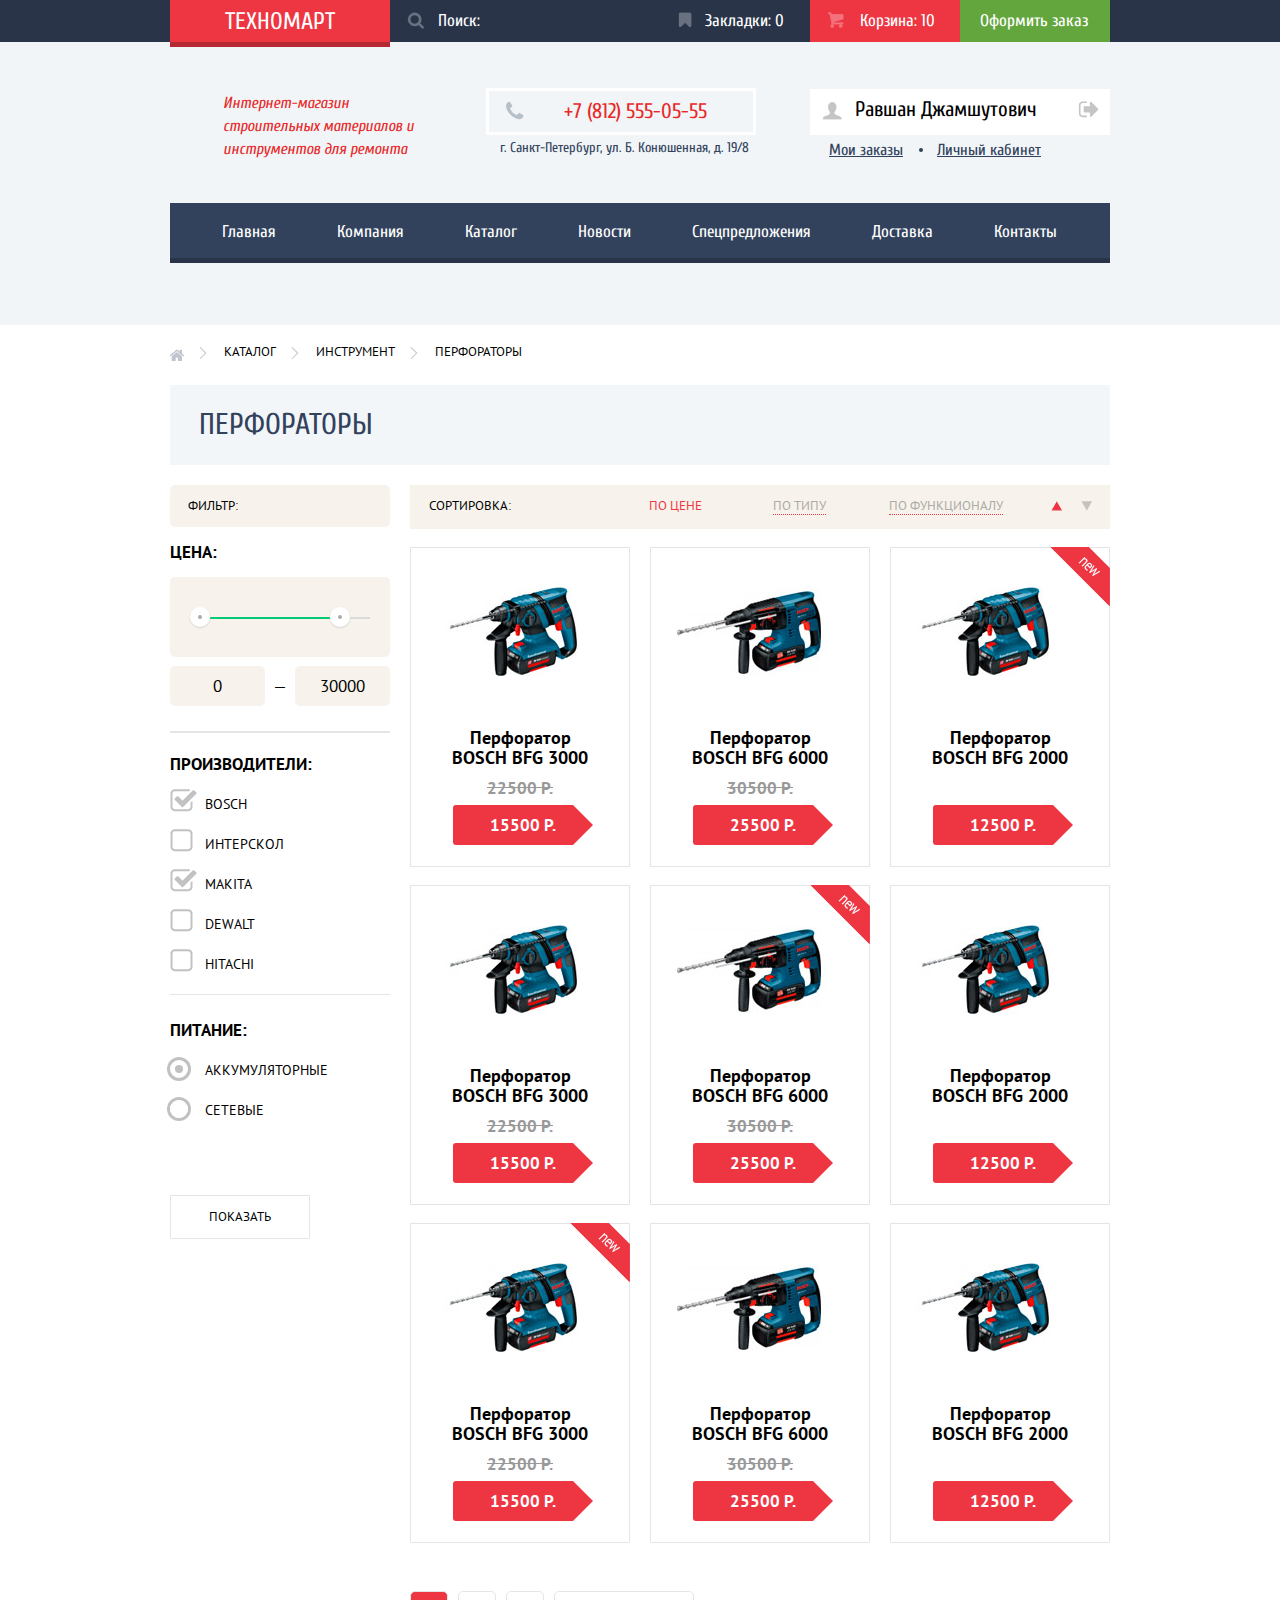
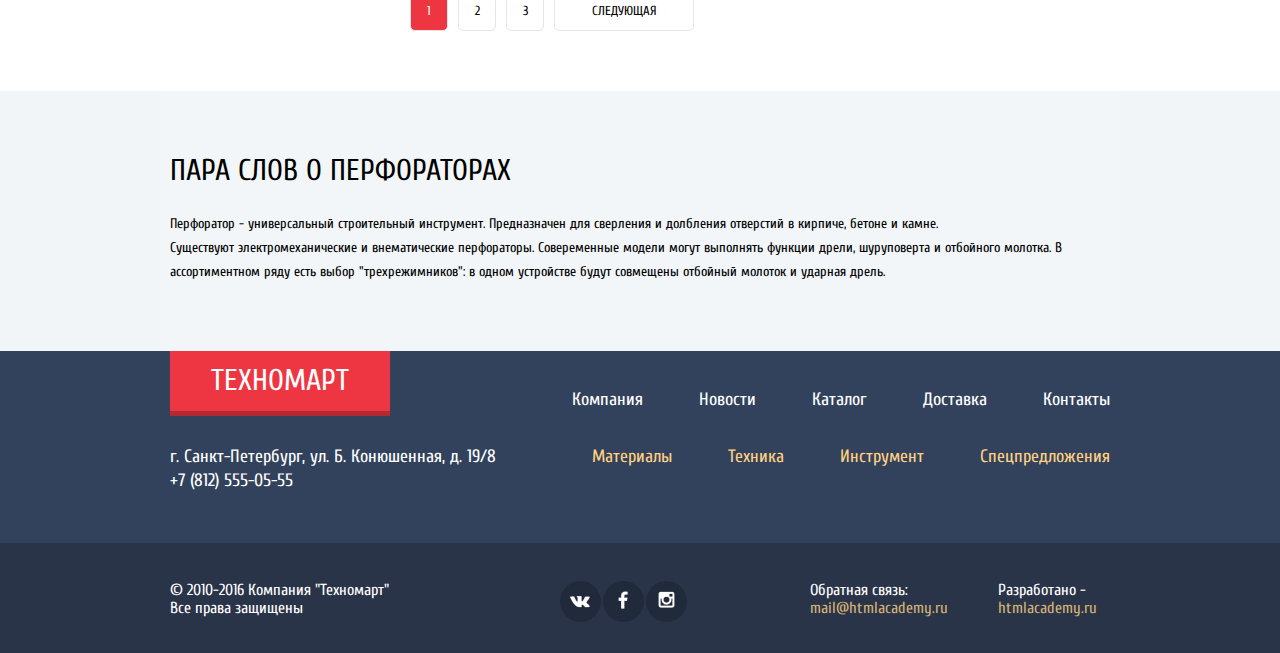
==== catalog.html @ a944c432 "Исправлен пагинатор" ====
<!DOCTYPE html>
<html lang="ru">

  <head>
    <meta charset="utf-8">
    <title>Компания "Техномарт"</title>
    <link href="https://fonts.googleapis.com/css?family=Cuprum:400,400i,700,700i&amp;subset=cyrillic" rel="stylesheet">
    <link href="https://fonts.googleapis.com/css?family=PT+Sans:400,400i,700,700i&amp;subset=cyrillic" rel="stylesheet">
    <link rel="stylesheet" href="css/normalize.css">
    <link href="css/style.css" rel="stylesheet">
  </head>

  <body>
    <header class="main-header">
      <div class="header-background-top">
        <div class="container">
          <div class="header-top">
            <div class="logo">
              <a href="index.html" class="logo-top">Техномарт</a>
            </div>
            <form class="search" action="#" method="get">
              <input type="search" name="search" id="search" placeholder="Поиск:">
              <label for="search" class="search-label"></label>
              <input type="submit">
            </form>
            <a href="#" class="bookmarks">Закладки: 0</a>
            <a href="#" class="cart full-cart">Корзина: 10</a>
            <a href="#" class="order">Оформить заказ</a>
          </div>
        </div>
      </div>
      <div class="header-background-bottom">
        <div class="container">
          <div class="header-middle clearfix">
            <div class="promo">
              <p>Интернет-магазин строительных материалов и инструментов для ремонта</p>
            </div>
            <div class="contacts">
              <div class="phone">+7 (812) 555-05-55</div>
              <div class="adress">г. Санкт-Петербург, ул. Б. Конюшенная, д. 19/8</div>
            </div>
            <div class="user-block user-block-personal">
              <div class="user-field">
                <a href="#" class="user-icon">Фото пользователя</a>
                <a href="#" class="user-name">Равшан Джамшутович</a>
                <a href="#" class="user-log-out">Выход</a>
              </div>
              <a href="#" class="user-block-services">Мои заказы</a>
              <a href="#" class="user-block-services">Личный кабинет</a>
            </div>
          </div>
          <nav class="main-navigation">
            <ul>
              <li>
                <a href="index.html">Главная</a>
              </li>
              <li>
                <a href="#">Компания</a>
              </li>
              <li>
                <a class="page-active">Каталог</a>
              </li>
              <li>
                <a href="#">Новости</a>
              </li>
              <li>
                <a href="#">Спецпредложения</a>
              </li>
              <li>
                <a href="#">Доставка</a>
              </li>
              <li>
                <a href="#">Контакты</a>
              </li>
            </ul>
          </nav>
        </div>
      </div>
    </header>
    <main class="catalog-content">
      <div class="container clearfix">
      <div class="breadcrumbs">
        <a href="index.html" class="index">Главная страница</a>
        <a href="#" class="breadcrumbs-page">Каталог</a>
        <a href="#" class="breadcrumbs-page">Инструмент</a>
        <a class="breadcrumbs-page">Перфораторы</a>
      </div>
      <h1 class="inner-title"> Перфораторы</h1>
      <div class="left-column filter-product ">
        <form action="#" method="get" class="filter">
          <span class="filter-title">Фильтр:</span>
          <div class="filter-price">
            <label for="price" class="price">Цена:</label>
            <div class="range-filter">
              <div class="range-controls">
                <div class="scale"><div class="scale-bar"></div></div>
                <div class="toggle min-toggle"></div>
                <div class="toggle max-toggle"></div>
              </div>
              <div class="price-controls">
                <input class="min-price" type="text" value="0">
                <span class="dash-sign">—</span>
                <input class="max-price" type="text" value="30000">
              </div>
            </div>
          </div>
          <div class="filter-block checkbox">
            <h2>Производители:</h2>

            <input type="checkbox" name="bosch" id="bosch" checked>
            <label for="bosch">Bosch</label>

            <input type="checkbox" name="interskol" id="interskol">
            <label for="interskol">Интерскол</label>

            <input type="checkbox" name="makita" id="makita" checked>
            <label for="makita">Makita</label>

            <input type="checkbox" name="dewalt" id="dewalt">
            <label for="dewalt"> Dewalt</label>

            <input type="checkbox" name="hitachi" id="hitachi">
            <label for="hitachi">Hitachi</label>
          </div>
          <div class="filter-block radio">
            <h2>Питание:</h2>
            <input type="radio" name="supply" value="Аккумуляторные" id="type-one" checked>
            <label for="type-one">Аккумуляторные</label>
            <input type="radio" name="supply" value="Сетевые" id="type-two">
            <label for="type-two">Сетевые</label>
          </div>
          <input type="submit" value="Показать" class="filter-btn">
        </form>
      </div>
      <div class="right-column catalog-perforators">
        <div class="sort">
          <span class="sort-title">Сортировка:</span>
          <a href="#" class="sort-item sort-item-checked">По цене</a>
          <a href="#" class="sort-item">По типу</a>
          <a href="#" class="sort-item">По функционалу</a>
          <a href="#" class="min">По возрастанию</a>
          <a href="#" class="max">По убыванию</a>
        </div>
        <div class="product-and-makers">
          <div class="product-and-makers-item">
            <img src="img/bosch3000.jpg" width="218" height="160" alt="Перфоратор BOSCH BFG 3000">
            <div class="product-and-makers-btn">
              <a href="#" class="buy">Купить</a>
              <a href="#" class="in-bookmarks">В закладки</a>
            </div>
            <h3>Перфоратор BOSCH BFG 3000</h3>
            <span class="last-price">22500 р.</span>
            <span class="new-price">15500 р.</span>
          </div>
          <div class="product-and-makers-item">
            <img src="img/bosch6000.jpg" width="218" height="160" alt="Перфоратор BOSCH BFG 6000">
            <div class="product-and-makers-btn">
              <a href="#" class="buy">Купить</a>
              <a href="#" class="in-bookmarks">В закладки</a>
            </div>
            <h3>Перфоратор BOSCH BFG 6000</h3>
            <span class="last-price">30500 р.</span>
            <span class="new-price">25500 р.</span>
          </div>
          <div class="product-and-makers-item new-product">
            <img src="img/bosch2000.jpg" width="218" height="160" alt="Перфоратор BOSCH BFG 2000">
            <div class="product-and-makers-btn">
              <a href="#" class="buy">Купить</a>
              <a href="#" class="in-bookmarks">В закладки</a>
            </div>
            <h3>Перфоратор BOSCH BFG 2000</h3>
            <span class="new-price">12500 р.</span>

          </div>
          <div class="product-and-makers-item">
            <img src="img/bosch3000.jpg" width="218" height="160" alt="Перфоратор BOSCH BFG 3000">
            <div class="product-and-makers-btn">
              <a href="#" class="buy">Купить</a>
              <a href="#" class="in-bookmarks">В закладки</a>
            </div>
            <h3>Перфоратор BOSCH BFG 3000</h3>
            <span class="last-price">22500 р.</span>
            <span class="new-price">15500 р.</span>

          </div>
          <div class="product-and-makers-item new-product">
            <img src="img/bosch6000.jpg" width="218" height="160" alt="Перфоратор BOSCH BFG 6000">
            <div class="product-and-makers-btn">
              <a href="#" class="buy">Купить</a>
              <a href="#" class="in-bookmarks">В закладки</a>
            </div>
            <h3>Перфоратор BOSCH BFG 6000</h3>
            <span class="last-price">30500 р.</span>
            <span class="new-price">25500 р.</span>

          </div>
          <div class="product-and-makers-item">
            <img src="img/bosch2000.jpg" width="218" height="160" alt="Перфоратор BOSCH BFG 2000">
            <div class="product-and-makers-btn">
              <a href="#" class="buy">Купить</a>
              <a href="#" class="in-bookmarks">В закладки</a>
            </div>
            <h3>Перфоратор BOSCH BFG 2000</h3>
            <span class="new-price">12500 р.</span>
          </div>
          <div class="product-and-makers-item new-product">
            <img src="img/bosch3000.jpg" width="218" height="160" alt="Перфоратор BOSCH BFG 3000">
            <div class="product-and-makers-btn">
              <a href="#" class="buy">Купить</a>
              <a href="#" class="in-bookmarks">В закладки</a>
            </div>
            <h3>Перфоратор BOSCH BFG 3000</h3>
            <span class="last-price">22500 р.</span>
            <span class="new-price">15500 р.</span>
          </div>
          <div class="product-and-makers-item">
            <img src="img/bosch6000.jpg" width="218" height="160" alt="Перфоратор BOSCH BFG 6000">
            <div class="product-and-makers-btn">
              <a href="#" class="buy">Купить</a>
              <a href="#" class="in-bookmarks">В закладки</a>
            </div>
            <h3>Перфоратор BOSCH BFG 6000</h3>
            <span class="last-price">30500 р.</span>
            <span class="new-price">25500 р.</span>
          </div>
          <div class="product-and-makers-item">
            <img src="img/bosch2000.jpg" width="218" height="160" alt="Перфоратор BOSCH BFG 2000">
            <div class="product-and-makers-btn">
              <a href="#" class="buy">Купить</a>
              <a href="#" class="in-bookmarks">В закладки</a>
            </div>
            <h3>Перфоратор BOSCH BFG 2000</h3>
            <span class="new-price">12500 р.</span>
          </div>
        </div>

      <div class="paginator">
        <a class="paginator-page-active">1</a>
        <a href="#" class="paginator-page">2</a>
        <a href="#" class="paginator-page">3</a>
        <a href="#" class="paginator-page next">Следующая</a>
      </div>
      </div>
    </div>
    <div class="about-product-background">
      <section class="about-product container">
        <h2>Пара слов о перфораторах</h2>
        <p>Перфоратор - универсальный строительный инструмент. Предназначен для сверления
        и долбления отверстий в кирпиче, бетоне и камне. <br>
        Существуют электромеханические и внематические перфораторы. Совеременные модели
        могут выполнять функции дрели, шуруповерта и отбойного молотка. В ассортиментном
        ряду есть выбор "трехрежимников": в одном устройстве будут совмещены отбойный молоток
        и ударная дрель.</p>
      </section>
    </div>
    </main>
    <footer class="main-footer">
      <div class="footer-background-top">
        <div class="container">
         <div class="footer-top clearfix">
           <div class="logo">
             <a href="index.html" class="logo-bottom">Техномарт</a>
           </div>
           <nav>
             <ul class="footer-top-menu">
               <li>
                 <a href="#">Компания</a>
               </li>
               <li>
                 <a href="#">Новости</a>
               </li>
               <li>
                 <a class="page-active">Каталог</a>
               </li>
               <li>
                 <a href="#">Доставка</a>
               </li>
               <li>
                 <a href="#">Контакты</a>
               </li>
             </ul>
           </nav>
         </div>
         <div class="footer-middle clearfix">
           <p>г. Санкт-Петербург, ул. Б. Конюшенная, д. 19/8 <br>
          +7 (812) 555-05-55</p>
           <nav>
             <ul class="footer-middle-menu">
               <li>
                 <a href="#">Материалы</a>
               </li>
               <li>
                 <a href="#">Техника</a>
               </li>
               <li>
                 <a href="#">Инструмент</a>
               </li>
               <li>
                 <a href="#">Спецпредложения</a>
               </li>
             </ul>
           </nav>
         </div>
       </div>
     </div>
     <div class="footer-background-bottom">
       <div class="container">
         <div class="footer-bottom clearfix">
           <div class="footer-copyright">
            &#169; 2010-2016 Компания "Техномарт"<br>
            Все права защищены
           </div>
           <div class="footer-social">
             <a href="#" class="btn-social social-vk">Вконтакте</a>
             <a href="#" class="btn-social social-fb">Фейсбук</a>
             <a href="#" class="btn-social social-inst">Инстаграм</a>
           </div>
           <div class="footer-feedback">
             Обратная связь:<br>
             <a href="#" class="email">mail@htmlacademy.ru</a>
           </div>
           <div class="footer-develop">
             Разработано - <br>
             <a href="htpps://htmlacademy.ru">htmlacademy.ru</a>
           </div>
         </div>
       </div>
     </div>
   </footer>

   <div class="popup-cart">
     <button class="popup-close" type="button" title="Закрыть">Закрыть</button>
     <h2> Товар добавлен в корзину!</h2>
     <div class="popup-background">
       <a href="#" class="btn"> Оформить заказ </a>
       <a href="#" class="continue btn">Продолжить покупки</a>
    </div>
   </div>
   <script src="js/script.js"></script>
  </body>
</html>
---- css/style.css ----
body {
  min-width: 960px;
  margin: 0;
  padding: 0;
  font-size: 14px;
  line-height: 18px;
  color: #ffffff;
  font-weight: normal;
  font-family: "Cuprum", "Arial", sans-serif;
}

h1 {
  font-size: 30px;
  line-height: 30px;
  color: #32425c;
}

.filter-block h2 {
  font-size: 17px;
  line-height: 30px;
  font-family: "PTSans", "Arial", sans-serif;
  font-weight: bold;
}

.clearfix {
  content:"";
  display: table;
  clear: both;
}

.content {
  margin-top: 57px;

}

.container {
  width: 940px;
  padding: 0 10px;
  margin: 0 auto;
}

.main-header .header-background-top {
  background-color: #293449;
}

.header-top {
  min-height: 42px;
}

.header-top div, .header-top form {
  float: left;
}

.header-top .logo-top{
  display: block;
  font-size: 24px;;
  line-height: 24px;
  width: 220px;
  text-transform: uppercase;
  background-color: #ee3643;
  border-bottom: 5px solid  #b52933;
  padding-top: 10px;
  padding-bottom: 8px;
  cursor: pointer;
  text-align: center;
}

.header-top .logo-top:hover {
  background: #ca2c37;
  border-bottom: 5px solid #9a212a;
}

.header-top .logo-top:active {
  background: #ba2732;
  border-color: #8e1e26;
}

.header-top input {
  background: #293449;
  font-size: 17px;
  line-height: 18px;
  padding-top: 12px;
  padding-bottom: 12px;
  padding-left: 48px;
  width: 270px;
  position: relative;
  border: none;
}

.search {
  position: relative;
}

.header-top .search-label {
  background: url("../img/icon-search.png") no-repeat;
  opacity: 0.3;
  position: absolute;
  width: 20px;
  height: 20px;
  z-index: 1;
  left: 17px;
  top: 12px;
}

.header-top input:hover {
  background: #212a3a;
  opacity: 1;
}

.header-top .search-label:hover {
  background: #212a3a url("../img/icon-search.png") no-repeat;
  opacity: 1;
  position: absolute;
  width: 20px;
  height: 20px;
  z-index: 1;
  left: 15px;
  top: 12px;
}

.header-top input:focus {
  background: #ffffff;
  color: #000000;
}

.header-top input:focus {
  color: #000000;
  border: none;
  outline: none;
  background: #ffffff;
}

input:focus+.search-label {
  background: url("../img/icon-search-red.png") no-repeat;
  position: absolute;
  width: 20px;
  height: 20px;
  z-index: 1;
  left: 15px;
  top: 12px;
  opacity: 1;
}

.header-top input::-webkit-input-placeholder   {
  font-size: 17px;
  line-height: 17px;
  font-family: "Cuprum", "Arial", sans-serif;
  color: rgba(255, 255, 255, 1);
}

.search input[type="submit"] {
  display: none;
}

.header-top a {
  float: left;
  color: #ffffff;
  padding-top: 12px;
  padding-bottom: 12px;
  font-size: 17px;
  line-height: 18px;
  text-decoration: none;
  position: relative;
}

.header-top a:not(:last-child)::before {
  position: absolute;
  content: "";
  width: 17px;
  height: 16px;
  background: url("../img/spritesheet.png") no-repeat;
  top: 12px;
  left: 18px;
  opacity: 0.3;
}

.header-top a.bookmarks::before {
  background-position: -15px -61px;
}

.header-top a.bookmarks:hover::before {
  opacity: 1;
}

.header-top a.bookmarks:active {
  opacity: 0.3;
  background: #161d29;
}

.header-top a.cart::before {
  background-position: -15px -15px;
  left: 17px;
}

.header-top a.cart:hover::before {
  opacity: 1;
}

.header-top a.cart:active {
  opacity: 0.3;
  background: #161d29;
}

.header-top .full-cart {
  background: #ee3643;
}

.header-top .bookmarks {
  padding-left: 45px;
  width: 150px;
  box-sizing: border-box;
}

.header-top .cart {
  width: 150px;
  box-sizing: border-box;
  padding-left: 50px;
}

.header-top .order {
  float: right;
  background: #63a63e;
  padding-left: 20px;
  width: 130px;
}

.header-top .order:hover {
  background: #5fbb2d;
}

.header-top .order:active {
  background: #518534;
  color: #a4bf94;
}

.main-header .header-background-bottom, .content .services-background, .about-product-background {
  background-color: #f1f5f7;
}

.header-middle {
  font-size: 16px;
  padding-top: 45px;
  padding-bottom: 38px;
}

.header-middle .promo {
  float: left;
  width: 300px;
  margin-right: 20px;
}

.header-middle .contacts {
  float: left;
  width: 270px;
}

.header-middle .user-block {
  float: right;
  width: 274px;
}

.promo p {
  margin: 0;
  font-style: italic;
  font-size: 16px;
  line-height: 23px;
  color: #e9292a;
  width: 200px;
  margin-left: 53px;

}

.contacts .phone {
  font-size: 21px;
  line-height: 21px;
  border: 3px solid #ffffff;
  width: 270px;
  margin: -4px;
  padding: 10px 0;
  padding-left: 75px;
  box-sizing: border-box;
  position: relative;
  color: #e9292a;
}

.contacts .phone::before {
  content:"";
  width: 20px;
  height: 20px;
  position: absolute;
  background: url("../img/spritesheet.png") no-repeat;
  background-position: -15px -606px;
  top: 10px;
  left: 16px;
}

.contacts .adress {
  font-size: 14px;
  line-height: 24px;
  color: #32425c;
  padding-left: 10px;
  margin-top: 5px;
}

.header-middle .user-block {
  font-size: 0;
  margin-left: 76px;
  margin-right: 0;
  vertical-align: top;
  margin-top: -3px;
}

.header-middle .user-block-personal {
  width: 300px;
  margin-left: 50px;
}

.user-btn {
  display: inline-block;
  vertical-align: top;
  background-color: #ffffff;
  margin-right: 0;
  color: #000000;
  font-size: 21px;
  line-height: 21px;
  text-decoration: none;
  padding-top: 9px;
  padding-bottom: 11px;
  font-family: "Cuprum", "Arial", sans-serif;

}

.login {
  position: relative;
  padding-left: 41px;
  padding-right: 24px;
  margin-right: 10px;

}

.login::before {
  content: "";
  width: 20px;
  height: 20px;
  background: url("../img/spritesheet.png") no-repeat;
  position: absolute;
  left: 8px;
  background-position: -15px -557px
}

.login:hover::before {
  background: url("../img/spritesheet.png") no-repeat -15px -198px;
}

.login:hover {
  color: #ee6443;
}

.login:active {
  color: #b2b2b2;
}

.login:active::before {
  background: url("../img/spritesheet.png") no-repeat;
  background-position: -15px -557px
}

.registration {
  padding-left: 25px;
  padding-right: 24px;
  margin-right: 0px;
}

.registration:hover {
  color: #ee6443;
}

.registration:active {
  color: #b2b2b2;
}

.user-field {
  background: #ffffff;
  padding: 10px 0;
  position: relative;
  margin-bottom: 6px;
}

.user-name {
  font-size: 21px;
  line-height: 21px;
  color: #000000;
  text-decoration: none;
  padding-left: 45px;
}
.user-name:active {
  color: rgba(0, 0, 0, 0.3);
}

.user-icon, .user-log-out {
  font-size: 0;
}

.user-icon::before, .user-log-out::after {
  content:"";
  position: absolute;
  width: 21px;
  height: 20px;
  background: url("../img/spritesheet.png") no-repeat;
  top: 12px;
  left: 12px;
  cursor: pointer;
}

.user-icon::before, .user-icon:active::before {
  background-position: -15px -764px;
}

.user-icon:hover::before {
  background-position: -15px -333px;
}

.user-icon:active::before {
  background-position: -15px -764px;
}

.user-log-out::after {
  background: url("../img/log-out.png") no-repeat;
  left: 268px;
}

.user-log-out:hover::after {
  background: url("../img/log-out-hover.png") no-repeat;
}

.user-log-out:active::after {
  background: url("../img/log-out-active.png") no-repeat;
}


.user-block-services {
  font-size: 16px;
  line-height: 18px;
  color: #32425c;
  margin-left: 19px;
  margin-right: 15px;
  position: relative;
  padding-top: 11px;
}

.user-block-services:hover {
  color: #ee434f;
}

.user-block-services:active {
  color: #b7bfc8;
}

.user-block-services:nth-child(2)::after {
  content:"";
  position: absolute;
  width: 4px;
  height: 4px;
  border-radius: 50%;
  background: #32425c;
  top: 18px;
  left: 90px;
}

.main-navigation {
  clear: both;
  padding-top: 1px;
  font-size: 0;
  padding-bottom: 62px;

}

.main-navigation ul {
  font-size: 0;
  margin: 0;
  padding: 0;
  list-style: none;
  background-color: #32425c;
  border-bottom: 5px solid #293449;
}

.main-navigation li {
  display: inline-block;
  vertical-align: top;

}

.main-navigation a {
  display: block;
  font-size: 17px;
  line-height: 17px;
  color: #ffffff;
  text-decoration: none;
  padding-top: 20px;
  padding-bottom: 18px;
  padding-right: 31px;
  padding-left: 30px;
}

.main-navigation li:first-child a {
  padding-left: 52px;
}

.main-navigation li:last-child a {
  padding-right: 49px;
}

.main-navigation a:hover {
  background: #293449;
}

.main-navigation a:active {
  color: #8e939c;
}

.catalog {
  margin-bottom: 33px;
}

.catalog-item  {
  position: relative;
  float: left;
  margin-bottom: 20px;
  width: 300px;
  margin-right: 20px;
  min-height: 123px;
}

.catalog-item::before {
  content: "";
  position: absolute;
  width: 85px;
  height: 80px;
  background: url("../img/spritecatalog.png") no-repeat;
  top: 23px;
  left: 190px;
}

.materials::before {
  background-position: 13px -85px;
}

.tools::before {
  background-position: -5px -342px;

}

.machine::before {
  background-position: -10px -262px;
}

.sales::before {
  background-position: -5px -175px;
}

.delivery::before {
  background-position: -10px -2px;
}

.materials::after {
  content:"";
  width: 60px;
  height: 60px;
  background: url("../img/new flag.png") no-repeat;
  position: absolute;
  top: 0px;
  left: 240px;
}

.catalog-item h2 {
  margin: 0;
  font-size: 24px;
  line-height: 30px;
  font-weight: bold;
  padding-left: 23px;
  padding-top: 20px;
  margin-bottom: 11px;
}

.catalog-btn {
  display: inline-block;
  font-size: 14px;
  line-height: 18px;
  padding: 12px 0px;
  width: 135px;
  text-align: center;
  background-color: rgba(0, 0, 0, 0.1);
  color: #ffffff;
  border-radius: 2px;
  margin-left: 24px;
  text-decoration: none;
  text-transform: uppercase;
}

.catalog-btn:hover {
  background-color: rgba(0, 0, 0, 0.2);
}

.catalog-btn:active {
  background-color: rgba(0, 0, 0, 0.3);
}

.catalog-item:nth-child(n+3) {
  margin-right: 0;
}

.catalog .materials {
  background-color: #f6b22d;
}

.catalog .tools {
  background-color: #4aafde;
}

.catalog .machine {
  background-color: #cc79d1;
}

.catalog .sales {
  background-color: #85d179;
}

.catalog .delivery {
  background-color: #f6b22d;
}

.catalog-slider {
  width: 621px;
  height: 267px;
  float: left;
  position: relative;
}

.catalog-item:nth-child(n+4) {
  float: right;
}

.catalog-slider-item {
  position: relative;
}

.catalog-slider-item h2 {
  margin: 0;
  font-size: 36px;
  line-height: 36px;
  font-weight: bold;
  position: absolute;
  top: 22px;
  left: 25px;
  text-transform: uppercase;
}

.catalog-slider-item p {
  margin: 0;
  font-family: "PT Sans", "Arial", sans-serif;
  font-size: 18px;
  line-height: 24px;
  position: absolute;
  top: 59px;
  left: 25px;

}

.slider-btn {
  position: absolute;
  width: 22px;
  height: 42px;
  background: url("../img/spritesheet.png") no-repeat;
  border: none;
}

.slider-btn-left {
  left: 27px;
  top: 112px;
  background-position: -15px -655px;
  transform: rotate(180deg);
}

.slider-btn-right {
  right: 21px;
  top: 112px;
  background-position: -15px -655px;
}

.catalog-slider .btn {
  position: absolute;
  left: 27px;
  bottom: 25px;
  padding: 11px 47px;

}

.btn {
  display: :inline-block;
  padding: 11px 45px;
  background: #ee3643;
  border-radius: 3px;
  color: #ffffff;
  text-transform: uppercase;
  text-decoration: none;
}

.btn:hover {
  background-color: #ca2c37;
}

.btn:active {
  background-color: #ba2732;
}

.slider-toggle {
  position: absolute;
  top: 220px;
  left: 315px;
  width: 6px;
  height: 6px;
  border-radius: 50%;
  background: #ffffff;
  border: 2px solid #ffffff;
}

.toggle-active {
  background: red;
  left: 295px;
}

.product-and-makers-title {
  margin-bottom: 20px;
  background: #f7f3ec;
}

.product-and-makers-title h2 {
  float: left;
  width: 373px;
  margin: 0;
  margin-top: 25px;
  margin-bottom: 30px;
  margin-right: 264px;
  font-size: 30px;
  line-height: 30px;
  color: #32425c;
  text-transform: uppercase;
  padding-left: 25px;
  font-weight: normal;
  padding-top: 5px;
}

.product-and-makers-title .btn {
  float: right;
  margin-top: 23px;
  font-size: 14px;
  box-sizing: border-box;
  margin-right: 22px;
  padding-left: 55px;
  padding-right: 55px;
}

.product-and-makers-title .btn-makers{
  padding-left: 70px;
  padding-right: 70px;
}

.product-and-makers-catalog {
  min-height: 318px;
  font-size: 0;

}

.product-and-makers-item, .product-and-makers-catalog>a {
  display: inline-block;
  vertical-align: top;
  width: 218px;
  margin-right: 20px;
  margin-bottom: 18px;
  font-size: 18px;
  line-height: 20px;
  text-align: center;
}

.product-and-makers-item {
  min-height: 318px;
  border: 1px solid #e5e5e5;
  position: relative;
}

.product-and-makers-item:hover {
  box-shadow: 0 10px 25px rgba(41, 52, 73, 0.5);
}

.product-and-makers-item:hover img {
  display: none;;
}

.product-and-makers-item:hover .product-and-makers-btn {
  display: block;
  margin-top: 45px;
  margin-left: 42px;

}

.product-and-makers-item:hover .buy, .product-and-makers-item:hover .in-bookmarks {
  display: block;
  width: 135px;
  text-align: center;
  text-decoration: none;
  color: #ffffff;
  padding-top: 14px;
  padding-bottom: 14px;
  font-size: 14px;
  line-height: 14px;
  text-transform: uppercase;
  border-radius: 5px;
  margin-bottom: 8px;
}

.product-and-makers-item:hover .buy {
  background: #63a63e;
  position: relative;
  box-shadow: inset 0 -3px 0 0 #367315;
}

.product-and-makers-item:hover .buy:hover {
  background: #5fbb2d;
}

.product-and-makers-item:hover .buy:active {
  background: #518534;
  box-shadow: none;
}

.product-and-makers-item:hover .buy::before {
  content: "";
  position:absolute;
  width: 17px;
  height: 17px;
  background: url("../img/spritesheet.png") no-repeat;
  top: 12px;
  left: 13px;
  background-position: -15px -15px;
  opacity: 0.3;
}

.product-and-makers-item:hover .buy:hover::before {
  opacity: 1;
}

.product-and-makers-item:hover .in-bookmarks {
  width: 129px;
  margin-bottom: 47px;
  border: 3px solid #63a63e;
  padding-top: 11px;
  padding-bottom: 11px;
  color: #32425c;
}
.product-and-makers-item:hover .in-bookmarks:hover {
  border-color: #32425c;
}

.product-and-makers-item:hover .in-bookmarks:active {
  opacity: 0.3;
}

.product-and-makers-item:last-child {
  margin-right: 0;
}

.new-product:before {
  content:"";
  width: 60px;
  height: 60px;
  background: url("../img/new flag.png") no-repeat;
  position: absolute;
  top: -1px;
  left: 159px;
}

.product-and-makers-item h3 {
  margin: 0;
  margin-top: 15px;
  font-size: 18px;
  line-height: 20px;
  font-family: "PT Sans", "Arial", san-serif;
  font-weight: bold;
  color: #000000;
  text-align: center;
  width: 160px;
  padding-left: 29px;
  margin-bottom: 10px;
}

.product-and-makers-item h3+.new-price {
  margin-top: 37px;
}

.last-price, .new-price {
  display: block;
  text-align: center;
  text-transform: uppercase;
  font-family: "PT Sans", "Arial", sans-serif;
  font-size: 17px;
  line-height: 20px;
  font-weight: bold;
}

.last-price {
  text-decoration: line-through;
  color: #999999;
  min-height: 20px;
}

.new-price {
  background-color: #ee3643;
  padding: 10px 30px;
  width: 80px;
  margin: 7px 42px;
  border-radius: 3px;
  position: relative;
}
.new-price::after{
    content:"";
    position:absolute;
    top:0;
    right:-20px;
    width:0;
    height:0;
    border:20px solid white;
    border-left-color:#ee3643;
}

.product-and-makers-image:hover {
    box-shadow: 0 10px 25px rgba(41, 52, 73, 0.5);
}

.product-and-makers-image:active {
  opacity: 0.3;
}
.product-and-makers-catalog>a {
  height: 145px;
  border: 1px solid #e7e7e7;
}

.product-and-makers-catalog>a:nth-child(4n) {
  margin-right: 0;
}

.product-and-makers-image  {
  text-align: center;
  width: 220px;
  height: 145px;
}

 .services {
  margin-top: 65px;
  padding-top: 37px;
  padding-bottom: 63px;
}

.services h2 {
  margin-bottom: 25px;
  font-size: 30px;
  line-height: 30px;
  font-weight: normal;
  text-transform: uppercase;
  color: #000000;
}

.services p {
  margin: 0;
  width: 400px;
  margin-bottom: 69px;
  font-family: "PT Sans", "Arial", sans-serif;
  font-size: 13px;
  line-height: 24px;
  color: #000000;
}

.services-slider-links {
  width: 240px;
  height: 182px;
  float: left;
  margin-right: 80px;
}

.services-slider-link {
  display: block;
  padding: 20px 22px 22px;
  background: #32425c;
  border-bottom: 1px solid #293449;
  border-top: 1px solid #405069;
  color: #ffffff;
  text-decoration: none;
  font-size: 22px;
}

.services-slider-link:hover {
  background-color: #293449;
}

.services-slider-links .services-slider-active {
  border: none;
  background: #ffffff;
  color: #32425c;
  padding: 21px 22px 23px;
  font-weight: bold;
}

.services-slider-item {
  float: right;
  width: 300px;
  position: relative;
}


.services-slider div::before {
  position: absolute;
  content:"";

}

.services-slider div:nth-child(2)::before {
  width: 470px;
  height: 263px;
  background: url("../img/delivery.png") no-repeat;
  top: 25px;
  left: 150px;
}

.services-slider div:nth-child(3)::before {
  width: 400px;
  height: 282px;
  top: 5px;
  left: 240px;
  background: url("../img/guarantee.png") no-repeat;;
}

.services-slider div:nth-child(4)::before {
  width: 465px;
  height: 287px;
  top: 5px;
  left: 185px;
  background: url("../img/credit.png") no-repeat;;
}


.services-slider-item h2 {
  color: #32425c;
  margin-top: 0;
  font-size: 36px;
  line-height: 36px;
}

.services-slider-item:nth-child(2) p {
  width: 276px;
}

.services-slider-item:nth-child(3) p {
  width: 380px;
}

.services-slider-item:nth-child(4) p {
  width: 280px;
}

.about-company {
  padding-top: 76px;
  padding-bottom: 81px;
}

.left-column {
  float: left;
  width: 540px;
  margin-right: 100px;
}

.right-column {
  float: right;
  width: 300px;
  margin-bottom: 15px;
}

.catalog-content .right-column {
  margin-bottom: 0;
}

.left-column h2 {
  margin: 0;
  text-transform: uppercase;
  font-size: 30px;
  line-height: 30px;
  color: #000000;
  font-weight: normal;
  margin-bottom: 25px;
}
.left-column p{
  font-family: "PT Sans", "Arial", sans-serif;
  font-size: 13px;
  line-height: 24px;
  color: #000000;
  margin-bottom: 23px;
}
.dashed-list {
  list-style: none;
  margin: 0;
  padding: 0;
  margin-left: 36px;
  position: relative;
  margin-bottom: 30px;
}

.dashed-list li {
  font-size: 18px;
  font-weight: normal;
  padding-bottom: 21px;
  font-weight: normal;
  color: #000000;
  position: relative;
}

.dashed-list li::before {
  content: "";
  width: 25px;
  height: 2px;
  background: #fb565a;
  position: absolute;
  left: -36px;
  top: 7px;
}

.left-column .btn {
  padding: 11px 40px;
}

.right-column h2 {
  margin: 0;
  text-transform: uppercase;
  font-size: 30px;
  line-height: 30px;
  color: #000000;
  font-weight: normal;
  margin-bottom: 25px;
}

.right-column p {
  font-family: "PT Sans", "Arial", sans-serif;
  font-size: 13px;
  line-height: 24px;
  color: #000000;
  margin-bottom: 30px;
}

 .map img{
  margin-bottom: 47px;
}

.right-column .btn {
  padding-right: 60px;
  padding-left: 60px;
}
.main-footer .footer-background-top {
  background: #32425c;
}

.footer-top {
  font-size: 0;
}

.footer-top .logo, .footer-middle p {
  float: left;
  width: 370px;
  margin-right: 10px;
}

.footer-top .logo-bottom {
  display: inline-block;
  font-size: 30px;;
  line-height: 30px;
  text-transform: uppercase;
  background-color: #ee3643;
  padding: 15px 41px;
  border-bottom: 5px solid #b52933;
  margin-bottom: 29px;
  text-decoration: none;
  color: #ffffff;
}


.footer-top nav, .footer-middle nav {
  float: right;
  width: 560px;

}

.footer-top-menu {
  margin: 0;
  padding: 0;
  list-style: none;
  font-size: 0;
  text-align: right;
}

.footer-top-menu li {
  display: inline-block;
}

.footer-top-menu a {
  display: block;
  text-decoration: none;
  color: #ffffff;
  margin-right: 56px;
  padding-top: 37px;
  padding-bottom: 10px;
  font-size: 18px;
  line-height: 24px;
}

.footer-top-menu a:hover {
  text-decoration: underline;
}

.footer-top-menu a:active {
  opacity: 0.3;
}

.footer-top-menu li:last-child a{
  margin-right: 0;
}

.footer-middle p {
  margin: 0;
  padding: 0;
  margin-top: 0;
  font-size: 18px;
  line-height: 24px;
  margin-bottom: 50px;
  width: 380px;
}

.footer-middle-menu {
  margin: 0;
  padding: 0;
  list-style: none;
  text-align: right;
  font-size: 0;
}

.footer-middle-menu li {
  display: inline-block;
}

.footer-middle-menu a {
  display: block;
  text-decoration: none;
  color: #ffd180;
  font-size: 18px;
  line-height: 24px;
  margin-right: 56px;

}

.footer-middle-menu a:hover {
  text-decoration: underline;
}

.footer-middle-menu a:active {
   opacity: 0.3;
}

.footer-middle-menu li:last-child a {
  margin-right: 0;
}

.main-footer .footer-background-bottom {
  background: #293449;
}

.footer-bottom {
  padding-top: 38px;
  padding-bottom: 31px;
}

.footer-copyright {
  float: left;
  margin-right: 160px;
  width: 230px;
  font-size: 16px;
  line-height: 18px;
}

.footer-social {
  float: left;
  width: 160px;
  margin-right: 90px;
  font-size: 0;
}

.btn-social {
  display: inline-block;
  width: 41px;
  height: 41px;
  background: #212a3a url("../img/spritesheet.png") no-repeat;
  margin-right: 2px;
  font-size: 0;
  vertical-align: top;
  border-radius: 50%;
}

.btn-social:hover {
  background-color: #ee3643;
}

.btn-social:last-child {
  margin-right: 0;
}

.social-vk {
  background-position: -5px -798px;
}

.social-fb {
  background-position: 0px -412px;
}

.social-inst {
  background-position: -3px -502px;
}

.footer-feedback {
  float: left;
  width: 140px;
  margin-right: 20px;
  font-size: 16px;
  line-height: 18px;
}

.footer-feedback .email {
  color: #d4b275;
  text-decoration: none;
}

.footer-develop {
  float: right;
  width: 112px;
  padding-left: 28px;
  font-size: 16px;
  line-height: 18px;
}

.footer-develop a {
  color: #d4b275;
  text-decoration: none;
}

.footer-feedback .email:hover, .footer-develop a:hover {
  text-decoration: underline;
}

.footer-feedback .email:active, .footer-develop a:active {
  color: #ee3643
}

.breadcrumbs {
  font-size: 0;
}

.breadcrumbs a {
  display: inline-block;
  padding-top: 18px;
  padding-bottom: 20px;
  font-family: "PT Sans", "Arial", sans-serif;
  font-size: 13px;
  line-height: 18px;
  color: #000000;
  text-decoration: none;
  text-transform: uppercase;
  padding-right: 40px;
  position: relative;
}

.breadcrumbs a:first-child {
  padding-right: 54px;
}

.breadcrumbs a:not(:first-child)::before {
  content:"";
  width: 8px;
  height: 12px;
  position: absolute;
  background: url("../img/icon-right-small.png") no-repeat;
  top: 22px;
  left: -25px;
}

.breadcrumbs .index {
  font-size: 0;
  position: relative;
}

.breadcrumbs .index::before {
  content:"";
  width: 14px;
  height: 14px;
  position: absolute;
  top: 20px;
  left: 0;
  background: url("../img/spritesheet.png") no-repeat;
  background-position: -16px -470px;
}

.inner-title {
  margin: 0;
  font-size: 30px;
  line-height: 30px;
  font-weight: normal;
  padding: 25px 0;
  padding-left: 29px;
  background: #f2f6f8;
  text-transform: uppercase;
  margin-bottom: 20px;
}

.filter {
  width: 220px;
}

.filter-title {
  font-size: 13px;
  line-height: 18px;
  font-family: "PT Sans", "Arial", sans-serif;
  color: #000000;
  background: #f7f3ec;
  text-transform: uppercase;
  padding: 12px 0;
  padding-left: 18px;
  display: block;
  border-radius: 5px;
}

.filter-price .price {
  display: block;
  font-size: 17px;
  line-height: 30px;
  font-family: "PT Sans", "Arial", sans-serif;
  color: #000000;
  text-transform: uppercase;
  font-weight: bold;
  padding: 10px 0;
}

.range-filter {
  padding-bottom: 25px;
  border-bottom: 2px solid #e5e5e5;
  margin-bottom: 16px;
}

.range-controls {
  position: relative;
  height: 80px;
  padding: 0 20px;
  margin-bottom: 9px;
  background-color: #f7f3ec;
  border-radius: 5px;
}

.scale {
  height: 2px;
  background: #d7dcde;
  position:  relative;
  top: 40px;
  box-sizing: border-box;
}


.scale-bar {
  height: 2px;
  background: #00ca74;
  width: 150px;
}

.toggle {
  position: absolute;
  top: 30px;
  left: 20px;
  width: 4px;
  height: 4px;
  border: 8px solid white;
  background: #ababab;
  border-radius: 50%;
  box-shadow: 0 1px 2px #d7d4ce;
}

.max-toggle {
  left: 160px;
}

.price-controls {
  font-size: 0px;
}

.price-controls input {
  width: 95px;
  border-radius: 5px;
  background: #f7f3ec;
  border: none;
}

.price-controls input, .price-controls span {
  display: inline-block;
  vertical-align: top;
  font-size: 17px;
  line-height: 18px;
  text-align: center;
  font-family: "PT Sans", "Arial", sans-serif;
  color: #000000;
  padding: 11px 0;
}

.price-controls span, .price-controls .max-price {
  margin-left: 8px;
}

.filter-price+.filter-block{
  border-bottom: 1px solid #e5e5e5;
  margin-bottom: 20px;
}


.filter-block h2 {
  margin: 0;
  margin-bottom: 15px;
  font-family: "PT Sans", "Arial", sans-serif;
  font-size: 17px;
  line-height: 30px;
  color: #000000;
  font-weight: bold;
}

.filter-block label {
  display: block;
  color: #000000;
  margin-bottom: 20px;
  position: relative;
  cursor: pointer;
  position: relative;
  margin-left: 35px;
  text-transform: uppercase;
  font-size: 14px;
  line-height: 20px;
  font-family: "PT Sans", "Arial", sans-serif;
}

.checkbox label::before {
  content:"";
  position: absolute;
  width: 27px;
  height: 23px;
  top: -5px;
  left: -35px;
  background: url("../img/checkbox-empty.png") no-repeat;
}

.checkbox label:hover::before {
  background: url("../img/checkbox-hover.png") no-repeat;
}

.checkbox label:active::before {
  opacity: 0.4;
}

.checkbox label:active {
  opacity: 0.4;
}

input[type="checkbox"]:checked + label::before {
	width: 27px;
	height: 23px;
	background: url(../img/spritesheet.png) no-repeat;
	background-position: -15px -107px;
}

input[type="checkbox"]:checked + label:hover::before {
  background: url("../img/checkbox-checked-hover.png") no-repeat;
}

input[type="checkbox"]:checked + label:active::before {
  opacity: 0.4;
}

.radio label::before {
    content: "";
    position: absolute;
    top: 0;
    left: -35px;
    width: 8px;
    height: 8px;
		border-radius: 50%;
    border: 5px solid #ffffff;
		box-shadow: 0 0 0 3px #c1c1c1;
}

input[type="radio"]:checked + label::before {
    background:  #c1c1c1;
}

input[type="radio"]:checked + label:hover::before {
    background: #b5b5b5;
}

input[type="radio"]:checked + label:active::before {
    opacity: 0.3;
}

.radio label:hover::before {
  box-shadow: 0 0 0 3px #b5b5b5;
}

.radio label:active {
  opacity: 0.3;
}

input[type="checkbox"], input[type="radio"] {
 display: none;
}

.radio {
  margin-bottom: 75px;
}

input[type="submit"] {
  display: block;
  width: 140px;
  font-family: "PT Sans", "Arial", sans-serif;
  font-size: 13px;
  line-height: 18px;
  color: #000000;
  padding: 12px 0;
  border: 1px solid #e5e5e5;
  background: #ffffff;
  cursor: pointer;
  text-transform: uppercase;
}

.sort {
  margin-bottom: 18px;
  background: #f7f3ec;
  padding-top: 12px;
  padding-bottom: 10px;
  padding-left: 19px;
  text-transform: uppercase;
  font-family: "PT Sans", "Arial", sans-serif;
  font-size: 13px;
  line-height: 18px;
}

.sort-title {
  color: #000000;
  padding-right: 135px;
}

.sort .sort-item {
  color: #acaaa5;
  text-decoration: none;
  border-bottom: 1px dotted #ee3643;
  margin-right: 60px;
}

.sort .sort-item:nth-child(2) {
margin-right: 68px;
}

.sort-item:hover {
  color: #000000;
  border-bottom: 1px solid #ee3643;
}

.sort-item:active {
  color: #ee3643;
  border: none;
}
.sort .sort-item:nth-child(4) {
  margin-right: 35px;
}

.sort .sort-item-checked {
  color: #ee3643;
  text-decoration: none;
  border: none;
}

.sort .min, .sort .max {
  font-size: 0;
  position: relative;
  margin-right: 27px;
}

.sort .min {
  margin-left: 10px;
}

.sort .min::before,  .sort .max::before{
  content: "";
  position: absolute;
  top: -10px;
  width: 12px;
  height: 11px;
  background: url("../img/spritesheet.png") no-repeat;
}

.sort .min::before {
  background-position: -15px -724px;
}

.sort .min:hover::before {
  background-position: -15px -294px;
}

.sort .min:active::before {
    background-position: -15px -724px;
}

.sort .max::before {
  background-position: -15px -381px;
}

.sort .max:hover::before {
  background-position: -15px -294px;
  transform:rotate(180deg);
}

.sort .max:active::before {
  background-position: -15px -725px;
}

.catalog-perforators {
  width: 700px;
  margin-bottom: 22px auto;
}

.filter-product {
  width: 220px;
  margin-right: 20px;
}

.paginator {
  clear: both;
  margin-bottom: 60px;
  font-size: 0;
  margin-top: 30px;
}

.paginator-page, .paginator-page-active  {
  display: inline-block;
  vertical-align: center;
  border: 1px solid #e5e5e5;
  width: 36px;
  padding: 10px 0;
  text-align: center;
  text-decoration: none;
  color: #000000;
  border-radius: 5px;
  font-size: 13px;
  line-height: 18px;
  margin-right: 10px;
}

.paginator-page:hover {
  border-color: #bdc6ca;
}

.paginator-page:active {
  border-color: #ee3643;
}

.paginator-page-active {
  background: #ee3643;
  color: #ffffff;
}

.paginator .next {
  width: 138px;
  text-transform: uppercase;
}

.catalog-perforators .product-and-makers-item:nth-child(3n) {
  margin-right: 0;
}

.product-and-makers {
  font-size: 0;
}

.about-product {
  padding-top: 65px;
  padding-bottom: 67px;
  background: #f2f6f8;
  color: #000000;
}

.about-product h2 {
  margin: 0;
  margin-bottom: 26px;
  font-size: 30px;
  line-height: 30px;
  text-transform: uppercase;
  font-weight: normal;
}

.about-product p {
  margin: 0;
  font-size: 14px;
  line-height: 24px;
}

.popup-write-us, .popup-cart {
  width: 620px;
  padding-top: 55px;
  color: #000000;
  background-color: #ffffff;
  position: absolute;
  top: 2520px;
  left: 50%;
  margin-left: -310px;
  box-shadow: 0 20px 40px rgba(0, 0, 0, 0.75);
  border-top: 7px solid #ee3643;
}

.popup-close {
  position: absolute;
  top: 16px;
  right: 9px;
  width: 21px;
  height: 21px;
  font-size: 0;
  border: 0;
  cursor: pointer;
  background: transparent;
}

.popup-close::before,
.popup-close::after {
  content: "";
  position: absolute;
  top: 8px;
  left:-2px;
  width: 27px;
  height: 5px;
  background: #ee3643;
}

.popup-close::before {
  transform: rotate(-45deg);
}

.popup-close::after {
  transform: rotate(45deg);
}

.write-us-fields {
  padding: 0 80px;
}

.write-us label {
  font-size: 18px;
  line-height: 18px;
  padding-top: 55px;
}

.write-us .form-left-column {
  float: left;
  width: 220px;
  margin-right: 20px;
}

.write-us .form-right-column {
  float: right;
  width: 220px;
}

.write-us input[type="text"], .write-us textarea {
  font-size: 13px;
  line-height: 18px;
  font-family: "PT Sans", "Arial", sans-serif;
  width: 202px;
  margin: 0;
  margin-bottom: 20px;
  padding: 9px 0;
  padding-left: 14px;
  border: 2px solid #d7dcde;
  border-radius: 5px;
  margin-top: 10px;

}

.write-us textarea {
  width: 440px;
  margin-bottom: 30px;
  color: #b4b4b4;
  height: 90px;
}

.write-us input[type="submit"] {
  width: 460px;
  text-align: center;
  background: #ee3643;
  color: #ffffff;
  font-size: 14px;
  line-height: 18px;
  border-radius: 5px;
}

.popup-background {
  background: #f1f1f1;
  padding: 37px 0;
  padding-left: 80px;
  padding-right: 80px;
}

.popup-cart {
  top: 410px;
}

.popup-cart h2 {
  margin: 0;
  padding-left: 180px;
  padding-bottom: 68px;
  font-size: 30px;
  line-height: 30px;
  position: relative;
}

.popup-cart h2::before {
  content:"";
  width: 67px;
  height: 67px;
  position: absolute;
  background: url("../img/cart-add.png") no-repeat;
  left: 80px;
  top: -15px;
}

.popup-cart .btn {
   margin-right: 20px;
 }

.popup-cart .continue {
  background: #ffffff;
  color: #000000;
}

.popup-cart .continue:hover {
  color: #ee3643;
}

.popup-map {
  position: absolute;
  top: 2348px;
  left: 50%;
  margin-left: -470px;
}

.catalog-slider-item:nth-child(2),  .product-and-makers-btn,
.services-slider-item:nth-child(n+3), .popup-cart, .popup-write-us, .popup-map {
  display: none;
}

.popup-write-us-show {
  display: block;
}

.popup-cart-show {
  display: block;
}




/*Обводки*/
/*.main-header, .main-footer, .services-background, .header-background-top, .header-background-bottom,
.footer-background-top, .footer-background-bottom  {
  outline: 1px solid green;
  background: rgba(0, 255, 0, 0.2)
}
.container {
  outline: 1px solid red;
  background: rgba(255, 0, 0, 0.2);
}

 .header-top, .header-middle, .main-navigation, .product-and-makers-item,
 .catalog-item, .catalog-slider, .product-and-makers-title, .product-and-makers-image,
 .services h2, .services p, .services-slider, .left-column, .right-column, .footer-top, .footer-middle, .footer-bottom,
 .breadcrumbs, h1, .paginator, .about-product {
  outline: 1px solid blue;
  background: rgba(0, 0, 255, 0.2)
}

.header-top .logo, .header-top form, .promo, .contacts, .user-block, .footer-copyright, .footer-feedback, .footer-social,
.footer-develop, .footer-top .logo, .footer-top nav, .footer-middle p, .footer-middle nav, .about-product h2, .about-product p{
  outline: 1px solid yellow;
  background: rgba(255, 255, 0, 0.2)
}
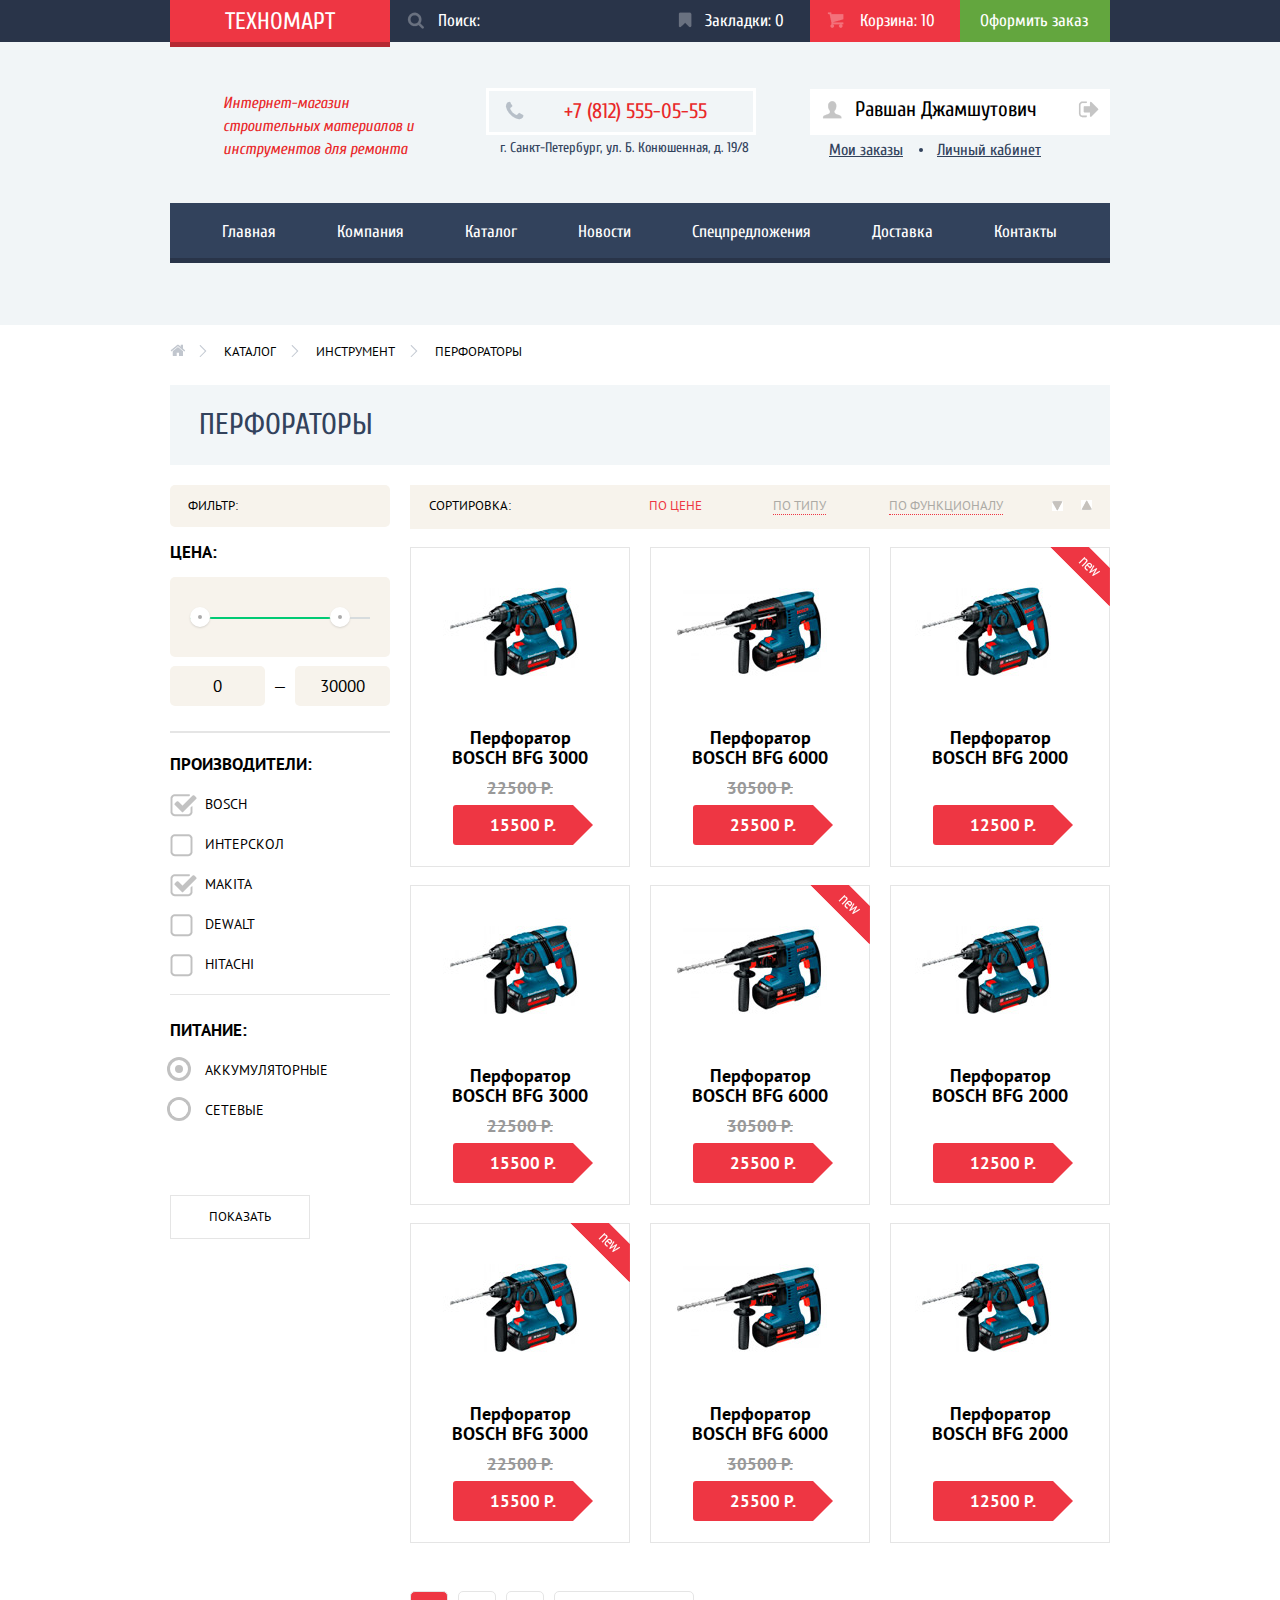
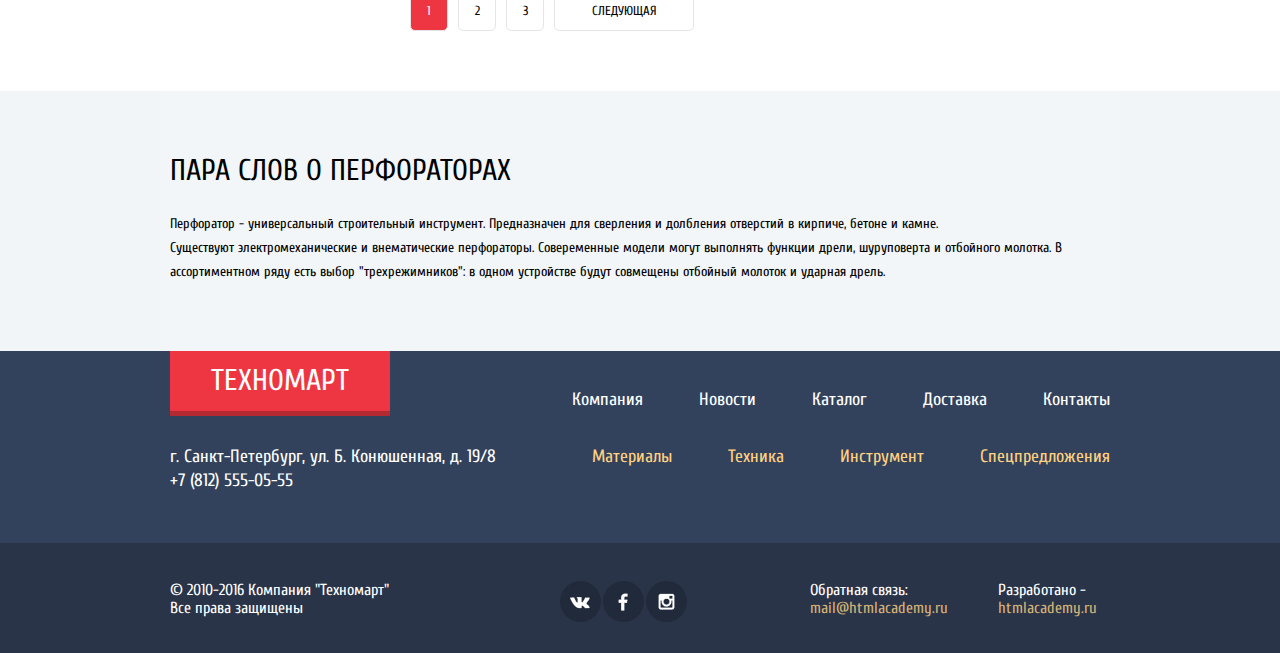
==== commit 04f24561: "Оптимизация" ====
--- a/catalog.html
+++ b/catalog.html
@@ -1,341 +1,336 @@
-<!DOCTYPE html>
-<html lang="ru">
-
-  <head>
-    <meta charset="utf-8">
-    <title>Компания "Техномарт"</title>
-    <link href="https://fonts.googleapis.com/css?family=Cuprum:400,400i,700,700i&amp;subset=cyrillic" rel="stylesheet">
-    <link href="https://fonts.googleapis.com/css?family=PT+Sans:400,400i,700,700i&amp;subset=cyrillic" rel="stylesheet">
-    <link rel="stylesheet" href="css/normalize.css">
-    <link href="css/style.css" rel="stylesheet">
-  </head>
-
-  <body>
-    <header class="main-header">
-      <div class="header-background-top">
-        <div class="container">
-          <div class="header-top">
-            <div class="logo">
-              <a href="index.html" class="logo-top">Техномарт</a>
-            </div>
-            <form class="search" action="#" method="get">
-              <input type="search" name="search" id="search" placeholder="Поиск:">
-              <label for="search" class="search-label"></label>
-              <input type="submit">
+  <!DOCTYPE html>
+  <html lang="ru">
+
+    <head>
+      <meta charset="utf-8">
+      <title>Компания "Техномарт"</title>
+      <link href="https://fonts.googleapis.com/css?family=Cuprum:400,400i,700,700i|PT+Sans:400,400i,700,700i&amp;subset=cyrillic" rel="stylesheet">
+      <link rel="stylesheet" href="css/normalize.css">
+      <link href="css/style.min.css" rel="stylesheet">
+    </head>
+
+    <body>
+      <header class="main-header">
+        <div class="header-background-top">
+          <div class="container">
+            <div class="header-top">
+              <div class="logo">
+                <a href="index.html" class="logo-top">Техномарт</a>
+              </div>
+              <form class="search" action="echo/htmlacademy.ru" method="get">
+                <input type="search" name="search" id="search" placeholder="Поиск:">
+                <label for="search" class="search-label"></label>
+                <input type="submit">
+              </form>
+              <a href="#" class="bookmarks">Закладки: 0</a>
+              <a href="#" class="cart full-cart">Корзина: 10</a>
+              <a href="#" class="order">Оформить заказ</a>
+            </div>
+          </div>
+        </div>
+        <div class="header-background-bottom">
+          <div class="container">
+            <div class="header-middle clearfix">
+              <div class="promo">
+                <p>Интернет-магазин строительных материалов и инструментов для ремонта</p>
+              </div>
+              <div class="contacts">
+                <div class="phone">+7 (812) 555-05-55</div>
+                <div class="adress">г. Санкт-Петербург, ул. Б. Конюшенная, д. 19/8</div>
+              </div>
+              <div class="user-block user-block-personal">
+                <div class="user-field">
+                  <a href="#" class="user-icon">Фото пользователя</a>
+                  <a href="#" class="user-name">Равшан Джамшутович</a>
+                  <a href="#" class="user-log-out">Выход</a>
+                </div>
+                <a href="#" class="user-block-services">Мои заказы</a>
+                <a href="#" class="user-block-services">Личный кабинет</a>
+              </div>
+            </div>
+            <nav class="main-navigation">
+              <ul>
+                <li>
+                  <a href="index.html">Главная</a>
+                </li>
+                <li>
+                  <a href="#">Компания</a>
+                </li>
+                <li>
+                  <a class="page-active">Каталог</a>
+                </li>
+                <li>
+                  <a href="#">Новости</a>
+                </li>
+                <li>
+                  <a href="#">Спецпредложения</a>
+                </li>
+                <li>
+                  <a href="#">Доставка</a>
+                </li>
+                <li>
+                  <a href="#">Контакты</a>
+                </li>
+              </ul>
+            </nav>
+          </div>
+        </div>
+      </header>
+      <main class="catalog-content">
+        <div class="container clearfix">
+          <div class="breadcrumbs">
+            <a href="index.html" class="index">Главная страница</a>
+            <a href="#" class="breadcrumbs-page">Каталог</a>
+            <a href="#" class="breadcrumbs-page">Инструмент</a>
+            <a class="breadcrumbs-page">Перфораторы</a>
+          </div>
+          <h1 class="inner-title"> Перфораторы</h1>
+          <div class="left-column filter-product ">
+            <form action="echo/htmlacademy.ru" method="get" class="filter">
+              <span class="filter-title">Фильтр:</span>
+              <div class="filter-price">
+                <label for="price" class="price">Цена:</label>
+                <div class="range-filter">
+                  <div class="range-controls">
+                    <div class="scale"><div class="scale-bar"></div></div>
+                    <div class="toggle min-toggle"></div>
+                    <div class="toggle max-toggle"></div>
+                  </div>
+                  <div class="price-controls">
+                    <input class="min-price" type="text" value="0">
+                    <span class="dash-sign">—</span>
+                    <input class="max-price" type="text" value="30000">
+                  </div>
+                </div>
+              </div>
+              <div class="filter-block checkbox">
+                <h2>Производители:</h2>
+
+                <input type="checkbox" name="bosch" id="bosch" checked>
+                <label for="bosch">Bosch</label>
+
+                <input type="checkbox" name="interskol" id="interskol">
+                <label for="interskol">Интерскол</label>
+
+                <input type="checkbox" name="makita" id="makita" checked>
+                <label for="makita">Makita</label>
+
+                <input type="checkbox" name="dewalt" id="dewalt">
+                <label for="dewalt"> Dewalt</label>
+
+                <input type="checkbox" name="hitachi" id="hitachi">
+                <label for="hitachi">Hitachi</label>
+              </div>
+              <div class="filter-block radio">
+                <h2>Питание:</h2>
+                <input type="radio" name="supply" value="Аккумуляторные" id="type-one" checked>
+                <label for="type-one">Аккумуляторные</label>
+                <input type="radio" name="supply" value="Сетевые" id="type-two">
+                <label for="type-two">Сетевые</label>
+              </div>
+              <input type="submit" value="Показать" class="filter-btn">
             </form>
-            <a href="#" class="bookmarks">Закладки: 0</a>
-            <a href="#" class="cart full-cart">Корзина: 10</a>
-            <a href="#" class="order">Оформить заказ</a>
-          </div>
+          </div>
+          <div class="right-column catalog-perforators">
+            <div class="sort">
+              <span class="sort-title">Сортировка:</span>
+              <a href="#" class="sort-item sort-item-checked">По цене</a>
+              <a href="#" class="sort-item">По типу</a>
+              <a href="#" class="sort-item">По функционалу</a>
+              <a href="#" class="min">По возрастанию</a>
+              <a href="#" class="max">По убыванию</a>
+            </div>
+            <div class="product-and-makers">
+              <div class="product-and-makers-item">
+                <img src="img/bosch3000.jpg" width="218" height="160" alt="Перфоратор BOSCH BFG 3000">
+                <div class="product-and-makers-btn">
+                  <a href="#" class="buy">Купить</a>
+                  <a href="#" class="in-bookmarks">В закладки</a>
+                </div>
+                <h3>Перфоратор BOSCH BFG 3000</h3>
+                <span class="last-price">22500 р.</span>
+                <span class="new-price">15500 р.</span>
+              </div>
+              <div class="product-and-makers-item">
+                <img src="img/bosch6000.jpg" width="218" height="160" alt="Перфоратор BOSCH BFG 6000">
+                <div class="product-and-makers-btn">
+                  <a href="#" class="buy">Купить</a>
+                  <a href="#" class="in-bookmarks">В закладки</a>
+                </div>
+                <h3>Перфоратор BOSCH BFG 6000</h3>
+                <span class="last-price">30500 р.</span>
+                <span class="new-price">25500 р.</span>
+              </div>
+              <div class="product-and-makers-item new-product">
+                <img src="img/bosch2000.jpg" width="218" height="160" alt="Перфоратор BOSCH BFG 2000">
+                <div class="product-and-makers-btn">
+                  <a href="#" class="buy">Купить</a>
+                  <a href="#" class="in-bookmarks">В закладки</a>
+                </div>
+                <h3>Перфоратор BOSCH BFG 2000</h3>
+                <span class="new-price">12500 р.</span>
+              </div>
+              <div class="product-and-makers-item">
+                <img src="img/bosch3000.jpg" width="218" height="160" alt="Перфоратор BOSCH BFG 3000">
+                <div class="product-and-makers-btn">
+                  <a href="#" class="buy">Купить</a>
+                  <a href="#" class="in-bookmarks">В закладки</a>
+                </div>
+                <h3>Перфоратор BOSCH BFG 3000</h3>
+                <span class="last-price">22500 р.</span>
+                <span class="new-price">15500 р.</span>
+              </div>
+              <div class="product-and-makers-item new-product">
+                <img src="img/bosch6000.jpg" width="218" height="160" alt="Перфоратор BOSCH BFG 6000">
+                <div class="product-and-makers-btn">
+                  <a href="#" class="buy">Купить</a>
+                  <a href="#" class="in-bookmarks">В закладки</a>
+                </div>
+                <h3>Перфоратор BOSCH BFG 6000</h3>
+                <span class="last-price">30500 р.</span>
+                <span class="new-price">25500 р.</span>
+              </div>
+              <div class="product-and-makers-item">
+                <img src="img/bosch2000.jpg" width="218" height="160" alt="Перфоратор BOSCH BFG 2000">
+                <div class="product-and-makers-btn">
+                  <a href="#" class="buy">Купить</a>
+                  <a href="#" class="in-bookmarks">В закладки</a>
+                </div>
+                <h3>Перфоратор BOSCH BFG 2000</h3>
+                <span class="new-price">12500 р.</span>
+              </div>
+              <div class="product-and-makers-item new-product">
+                <img src="img/bosch3000.jpg" width="218" height="160" alt="Перфоратор BOSCH BFG 3000">
+                <div class="product-and-makers-btn">
+                  <a href="#" class="buy">Купить</a>
+                  <a href="#" class="in-bookmarks">В закладки</a>
+                </div>
+                <h3>Перфоратор BOSCH BFG 3000</h3>
+                <span class="last-price">22500 р.</span>
+                <span class="new-price">15500 р.</span>
+              </div>
+              <div class="product-and-makers-item">
+                <img src="img/bosch6000.jpg" width="218" height="160" alt="Перфоратор BOSCH BFG 6000">
+                <div class="product-and-makers-btn">
+                  <a href="#" class="buy">Купить</a>
+                  <a href="#" class="in-bookmarks">В закладки</a>
+                </div>
+                <h3>Перфоратор BOSCH BFG 6000</h3>
+                <span class="last-price">30500 р.</span>
+                <span class="new-price">25500 р.</span>
+              </div>
+              <div class="product-and-makers-item">
+                <img src="img/bosch2000.jpg" width="218" height="160" alt="Перфоратор BOSCH BFG 2000">
+                <div class="product-and-makers-btn">
+                  <a href="#" class="buy">Купить</a>
+                  <a href="#" class="in-bookmarks">В закладки</a>
+                </div>
+                <h3>Перфоратор BOSCH BFG 2000</h3>
+                <span class="new-price">12500 р.</span>
+              </div>
+            </div>
+          <div class="paginator">
+            <a class="paginator-page-active">1</a>
+            <a href="#" class="paginator-page">2</a>
+            <a href="#" class="paginator-page">3</a>
+            <a href="#" class="paginator-page next">Следующая</a>
+          </div>
+          </div>
+        </div>
+        <div class="about-product-background">
+          <section class="about-product container">
+            <h2>Пара слов о перфораторах</h2>
+            <p>Перфоратор - универсальный строительный инструмент. Предназначен для сверления
+          и долбления отверстий в кирпиче, бетоне и камне. <br>
+          Существуют электромеханические и внематические перфораторы. Совеременные модели
+          могут выполнять функции дрели, шуруповерта и отбойного молотка. В ассортиментном
+          ряду есть выбор "трехрежимников": в одном устройстве будут совмещены отбойный молоток
+          и ударная дрель.</p>
+          </section>
+        </div>
+      </main>
+      <footer class="main-footer">
+        <div class="footer-background-top">
+          <div class="container">
+            <div class="footer-top clearfix">
+              <div class="logo">
+                <a href="index.html" class="logo-bottom">Техномарт</a>
+              </div>
+              <nav>
+                <ul class="footer-top-menu">
+                  <li>
+                    <a href="#">Компания</a>
+                  </li>
+                  <li>
+                    <a href="#">Новости</a>
+                  </li>
+                  <li>
+                    <a class="page-active">Каталог</a>
+                  </li>
+                  <li>
+                    <a href="#">Доставка</a>
+                  </li>
+                  <li>
+                    <a href="#">Контакты</a>
+                  </li>
+                </ul>
+              </nav>
+            </div>
+            <div class="footer-middle clearfix">
+              <p>г. Санкт-Петербург, ул. Б. Конюшенная, д. 19/8 <br>
+               +7 (812) 555-05-55</p>
+              <nav>
+                <ul class="footer-middle-menu">
+                  <li>
+                    <a href="#">Материалы</a>
+                  </li>
+                  <li>
+                    <a href="#">Техника</a>
+                  </li>
+                  <li>
+                    <a href="#">Инструмент</a>
+                  </li>
+                  <li>
+                    <a href="#">Спецпредложения</a>
+                  </li>
+                </ul>
+              </nav>
+            </div>
+          </div>
+        </div>
+        <div class="footer-background-bottom">
+          <div class="container">
+            <div class="footer-bottom clearfix">
+              <div class="footer-copyright">
+               &#169; 2010-2016 Компания "Техномарт"<br>
+               Все права защищены
+              </div>
+              <div class="footer-social">
+                <a href="#" class="btn-social social-vk">Вконтакте</a>
+                <a href="#" class="btn-social social-fb">Фейсбук</a>
+                <a href="#" class="btn-social social-inst">Инстаграм</a>
+              </div>
+              <div class="footer-feedback">
+                Обратная связь:<br>
+                <a href="#" class="email">mail@htmlacademy.ru</a>
+              </div>
+              <div class="footer-develop">
+                Разработано - <br>
+                <a href="htpps://htmlacademy.ru">htmlacademy.ru</a>
+              </div>
+            </div>
+          </div>
+        </div>
+      </footer>
+
+      <div class="popup-cart">
+        <button class="popup-close" type="button" title="Закрыть">Закрыть</button>
+        <h2> Товар добавлен в корзину!</h2>
+        <div class="popup-background">
+          <a href="#" class="btn"> Оформить заказ </a>
+          <a href="#" class="continue btn">Продолжить покупки</a>
         </div>
       </div>
-      <div class="header-background-bottom">
-        <div class="container">
-          <div class="header-middle clearfix">
-            <div class="promo">
-              <p>Интернет-магазин строительных материалов и инструментов для ремонта</p>
-            </div>
-            <div class="contacts">
-              <div class="phone">+7 (812) 555-05-55</div>
-              <div class="adress">г. Санкт-Петербург, ул. Б. Конюшенная, д. 19/8</div>
-            </div>
-            <div class="user-block user-block-personal">
-              <div class="user-field">
-                <a href="#" class="user-icon">Фото пользователя</a>
-                <a href="#" class="user-name">Равшан Джамшутович</a>
-                <a href="#" class="user-log-out">Выход</a>
-              </div>
-              <a href="#" class="user-block-services">Мои заказы</a>
-              <a href="#" class="user-block-services">Личный кабинет</a>
-            </div>
-          </div>
-          <nav class="main-navigation">
-            <ul>
-              <li>
-                <a href="index.html">Главная</a>
-              </li>
-              <li>
-                <a href="#">Компания</a>
-              </li>
-              <li>
-                <a class="page-active">Каталог</a>
-              </li>
-              <li>
-                <a href="#">Новости</a>
-              </li>
-              <li>
-                <a href="#">Спецпредложения</a>
-              </li>
-              <li>
-                <a href="#">Доставка</a>
-              </li>
-              <li>
-                <a href="#">Контакты</a>
-              </li>
-            </ul>
-          </nav>
-        </div>
-      </div>
-    </header>
-    <main class="catalog-content">
-      <div class="container clearfix">
-      <div class="breadcrumbs">
-        <a href="index.html" class="index">Главная страница</a>
-        <a href="#" class="breadcrumbs-page">Каталог</a>
-        <a href="#" class="breadcrumbs-page">Инструмент</a>
-        <a class="breadcrumbs-page">Перфораторы</a>
-      </div>
-      <h1 class="inner-title"> Перфораторы</h1>
-      <div class="left-column filter-product ">
-        <form action="#" method="get" class="filter">
-          <span class="filter-title">Фильтр:</span>
-          <div class="filter-price">
-            <label for="price" class="price">Цена:</label>
-            <div class="range-filter">
-              <div class="range-controls">
-                <div class="scale"><div class="scale-bar"></div></div>
-                <div class="toggle min-toggle"></div>
-                <div class="toggle max-toggle"></div>
-              </div>
-              <div class="price-controls">
-                <input class="min-price" type="text" value="0">
-                <span class="dash-sign">—</span>
-                <input class="max-price" type="text" value="30000">
-              </div>
-            </div>
-          </div>
-          <div class="filter-block checkbox">
-            <h2>Производители:</h2>
-
-            <input type="checkbox" name="bosch" id="bosch" checked>
-            <label for="bosch">Bosch</label>
-
-            <input type="checkbox" name="interskol" id="interskol">
-            <label for="interskol">Интерскол</label>
-
-            <input type="checkbox" name="makita" id="makita" checked>
-            <label for="makita">Makita</label>
-
-            <input type="checkbox" name="dewalt" id="dewalt">
-            <label for="dewalt"> Dewalt</label>
-
-            <input type="checkbox" name="hitachi" id="hitachi">
-            <label for="hitachi">Hitachi</label>
-          </div>
-          <div class="filter-block radio">
-            <h2>Питание:</h2>
-            <input type="radio" name="supply" value="Аккумуляторные" id="type-one" checked>
-            <label for="type-one">Аккумуляторные</label>
-            <input type="radio" name="supply" value="Сетевые" id="type-two">
-            <label for="type-two">Сетевые</label>
-          </div>
-          <input type="submit" value="Показать" class="filter-btn">
-        </form>
-      </div>
-      <div class="right-column catalog-perforators">
-        <div class="sort">
-          <span class="sort-title">Сортировка:</span>
-          <a href="#" class="sort-item sort-item-checked">По цене</a>
-          <a href="#" class="sort-item">По типу</a>
-          <a href="#" class="sort-item">По функционалу</a>
-          <a href="#" class="min">По возрастанию</a>
-          <a href="#" class="max">По убыванию</a>
-        </div>
-        <div class="product-and-makers">
-          <div class="product-and-makers-item">
-            <img src="img/bosch3000.jpg" width="218" height="160" alt="Перфоратор BOSCH BFG 3000">
-            <div class="product-and-makers-btn">
-              <a href="#" class="buy">Купить</a>
-              <a href="#" class="in-bookmarks">В закладки</a>
-            </div>
-            <h3>Перфоратор BOSCH BFG 3000</h3>
-            <span class="last-price">22500 р.</span>
-            <span class="new-price">15500 р.</span>
-          </div>
-          <div class="product-and-makers-item">
-            <img src="img/bosch6000.jpg" width="218" height="160" alt="Перфоратор BOSCH BFG 6000">
-            <div class="product-and-makers-btn">
-              <a href="#" class="buy">Купить</a>
-              <a href="#" class="in-bookmarks">В закладки</a>
-            </div>
-            <h3>Перфоратор BOSCH BFG 6000</h3>
-            <span class="last-price">30500 р.</span>
-            <span class="new-price">25500 р.</span>
-          </div>
-          <div class="product-and-makers-item new-product">
-            <img src="img/bosch2000.jpg" width="218" height="160" alt="Перфоратор BOSCH BFG 2000">
-            <div class="product-and-makers-btn">
-              <a href="#" class="buy">Купить</a>
-              <a href="#" class="in-bookmarks">В закладки</a>
-            </div>
-            <h3>Перфоратор BOSCH BFG 2000</h3>
-            <span class="new-price">12500 р.</span>
-
-          </div>
-          <div class="product-and-makers-item">
-            <img src="img/bosch3000.jpg" width="218" height="160" alt="Перфоратор BOSCH BFG 3000">
-            <div class="product-and-makers-btn">
-              <a href="#" class="buy">Купить</a>
-              <a href="#" class="in-bookmarks">В закладки</a>
-            </div>
-            <h3>Перфоратор BOSCH BFG 3000</h3>
-            <span class="last-price">22500 р.</span>
-            <span class="new-price">15500 р.</span>
-
-          </div>
-          <div class="product-and-makers-item new-product">
-            <img src="img/bosch6000.jpg" width="218" height="160" alt="Перфоратор BOSCH BFG 6000">
-            <div class="product-and-makers-btn">
-              <a href="#" class="buy">Купить</a>
-              <a href="#" class="in-bookmarks">В закладки</a>
-            </div>
-            <h3>Перфоратор BOSCH BFG 6000</h3>
-            <span class="last-price">30500 р.</span>
-            <span class="new-price">25500 р.</span>
-
-          </div>
-          <div class="product-and-makers-item">
-            <img src="img/bosch2000.jpg" width="218" height="160" alt="Перфоратор BOSCH BFG 2000">
-            <div class="product-and-makers-btn">
-              <a href="#" class="buy">Купить</a>
-              <a href="#" class="in-bookmarks">В закладки</a>
-            </div>
-            <h3>Перфоратор BOSCH BFG 2000</h3>
-            <span class="new-price">12500 р.</span>
-          </div>
-          <div class="product-and-makers-item new-product">
-            <img src="img/bosch3000.jpg" width="218" height="160" alt="Перфоратор BOSCH BFG 3000">
-            <div class="product-and-makers-btn">
-              <a href="#" class="buy">Купить</a>
-              <a href="#" class="in-bookmarks">В закладки</a>
-            </div>
-            <h3>Перфоратор BOSCH BFG 3000</h3>
-            <span class="last-price">22500 р.</span>
-            <span class="new-price">15500 р.</span>
-          </div>
-          <div class="product-and-makers-item">
-            <img src="img/bosch6000.jpg" width="218" height="160" alt="Перфоратор BOSCH BFG 6000">
-            <div class="product-and-makers-btn">
-              <a href="#" class="buy">Купить</a>
-              <a href="#" class="in-bookmarks">В закладки</a>
-            </div>
-            <h3>Перфоратор BOSCH BFG 6000</h3>
-            <span class="last-price">30500 р.</span>
-            <span class="new-price">25500 р.</span>
-          </div>
-          <div class="product-and-makers-item">
-            <img src="img/bosch2000.jpg" width="218" height="160" alt="Перфоратор BOSCH BFG 2000">
-            <div class="product-and-makers-btn">
-              <a href="#" class="buy">Купить</a>
-              <a href="#" class="in-bookmarks">В закладки</a>
-            </div>
-            <h3>Перфоратор BOSCH BFG 2000</h3>
-            <span class="new-price">12500 р.</span>
-          </div>
-        </div>
-
-      <div class="paginator">
-        <a class="paginator-page-active">1</a>
-        <a href="#" class="paginator-page">2</a>
-        <a href="#" class="paginator-page">3</a>
-        <a href="#" class="paginator-page next">Следующая</a>
-      </div>
-      </div>
-    </div>
-    <div class="about-product-background">
-      <section class="about-product container">
-        <h2>Пара слов о перфораторах</h2>
-        <p>Перфоратор - универсальный строительный инструмент. Предназначен для сверления
-        и долбления отверстий в кирпиче, бетоне и камне. <br>
-        Существуют электромеханические и внематические перфораторы. Совеременные модели
-        могут выполнять функции дрели, шуруповерта и отбойного молотка. В ассортиментном
-        ряду есть выбор "трехрежимников": в одном устройстве будут совмещены отбойный молоток
-        и ударная дрель.</p>
-      </section>
-    </div>
-    </main>
-    <footer class="main-footer">
-      <div class="footer-background-top">
-        <div class="container">
-         <div class="footer-top clearfix">
-           <div class="logo">
-             <a href="index.html" class="logo-bottom">Техномарт</a>
-           </div>
-           <nav>
-             <ul class="footer-top-menu">
-               <li>
-                 <a href="#">Компания</a>
-               </li>
-               <li>
-                 <a href="#">Новости</a>
-               </li>
-               <li>
-                 <a class="page-active">Каталог</a>
-               </li>
-               <li>
-                 <a href="#">Доставка</a>
-               </li>
-               <li>
-                 <a href="#">Контакты</a>
-               </li>
-             </ul>
-           </nav>
-         </div>
-         <div class="footer-middle clearfix">
-           <p>г. Санкт-Петербург, ул. Б. Конюшенная, д. 19/8 <br>
-          +7 (812) 555-05-55</p>
-           <nav>
-             <ul class="footer-middle-menu">
-               <li>
-                 <a href="#">Материалы</a>
-               </li>
-               <li>
-                 <a href="#">Техника</a>
-               </li>
-               <li>
-                 <a href="#">Инструмент</a>
-               </li>
-               <li>
-                 <a href="#">Спецпредложения</a>
-               </li>
-             </ul>
-           </nav>
-         </div>
-       </div>
-     </div>
-     <div class="footer-background-bottom">
-       <div class="container">
-         <div class="footer-bottom clearfix">
-           <div class="footer-copyright">
-            &#169; 2010-2016 Компания "Техномарт"<br>
-            Все права защищены
-           </div>
-           <div class="footer-social">
-             <a href="#" class="btn-social social-vk">Вконтакте</a>
-             <a href="#" class="btn-social social-fb">Фейсбук</a>
-             <a href="#" class="btn-social social-inst">Инстаграм</a>
-           </div>
-           <div class="footer-feedback">
-             Обратная связь:<br>
-             <a href="#" class="email">mail@htmlacademy.ru</a>
-           </div>
-           <div class="footer-develop">
-             Разработано - <br>
-             <a href="htpps://htmlacademy.ru">htmlacademy.ru</a>
-           </div>
-         </div>
-       </div>
-     </div>
-   </footer>
-
-   <div class="popup-cart">
-     <button class="popup-close" type="button" title="Закрыть">Закрыть</button>
-     <h2> Товар добавлен в корзину!</h2>
-     <div class="popup-background">
-       <a href="#" class="btn"> Оформить заказ </a>
-       <a href="#" class="continue btn">Продолжить покупки</a>
-    </div>
-   </div>
-   <script src="js/script.js"></script>
-  </body>
-</html>
+      <script src="js/script.min.js"></script>
+    </body>
+  </html>
--- a/css/style.min.css
+++ b/css/style.min.css
@@ -0,0 +1 @@
+body{min-width:960px;margin:0;padding:0;font-size:14px;line-height:18px;color:#fff;font-weight:400;font-family:"Cuprum","Arial",sans-serif}.clearfix{content:"";display:table;clear:both}.content{margin-top:57px}.container{width:940px;padding:0 10px;margin:0 auto}.main-header .header-background-top{background-color:#293449}.header-top{min-height:42px}.header-top div,.header-top form{float:left}.header-top .logo-top{display:block;font-size:24px;line-height:24px;width:220px;text-transform:uppercase;background-color:#ee3643;border-bottom:5px solid #b52933;padding-top:10px;padding-bottom:8px;cursor:pointer;text-align:center}.header-top .logo-top:hover{background:#ca2c37;border-bottom:5px solid #9a212a}.header-top .logo-top:active{background:#ba2732;border-color:#8e1e26}.header-top input{background:#293449;font-size:17px;line-height:18px;padding-top:12px;padding-bottom:12px;padding-left:48px;width:270px;position:relative;border:none}.search{position:relative}.header-top .search-label,.header-top .search-label:hover{position:absolute;width:17px;height:17px;z-index:1;left:17px;top:12px}.header-top .search-label{background:url(../img/sprite.png) -15px -1169px no-repeat;opacity:.3}.header-top input:hover{background:#212a3a;opacity:1}.header-top .search-label:hover{background:#212a3a url(../img/sprite.png) -15px -1169px no-repeat;opacity:1}.header-top input:focus{color:#000;border:none;outline:none;background:#fff}input:focus+.search-label{background:url(../img/sprite.png) -15px -1216px no-repeat;position:absolute;width:17px;height:17px;z-index:1;left:17px;top:12px;opacity:1}.header-top input::-webkit-input-placeholder{font-size:17px;line-height:17px;font-family:"Cuprum","Arial",sans-serif;color:#fff}.product-and-makers-item:hover img,.search input[type=submit]{display:none}.header-top a{float:left;color:#fff;padding-top:12px;padding-bottom:12px;font-size:17px;line-height:18px;text-decoration:none;position:relative}.header-top a:not(:last-child)::before{position:absolute;content:"";width:17px;height:16px;background:url(../img/sprite.png) no-repeat;top:12px;left:18px;opacity:.3}.header-top a.bookmarks::before{background-position:-15px -61px}.header-top a.bookmarks:hover::before,.header-top a.cart:hover::before,.product-and-makers-item:hover .buy:hover::before{opacity:1}.header-top a.bookmarks:active,.header-top a.cart:active{opacity:.3;background:#161d29}.header-top a.cart::before{background-position:-15px -15px;left:17px}.header-top .full-cart{background:#ee3643}.header-top .bookmarks,.header-top .cart{padding-left:45px;width:150px;box-sizing:border-box}.header-top .cart{padding-left:50px}.header-top .order{float:right;background:#63a63e;padding-left:20px;width:130px}.header-top .order:hover,.product-and-makers-item:hover .buy:hover{background:#5fbb2d}.header-top .order:active{background:#518534;color:#a4bf94}.about-product-background,.content .services-background,.main-header .header-background-bottom{background-color:#f1f5f7}.header-middle{font-size:16px;padding-top:45px;padding-bottom:38px}.header-middle .promo{float:left;width:300px;margin-right:20px}.header-middle .contacts{float:left;width:270px}.header-middle .user-block{float:right;width:274px}.promo p{font-style:italic;font-size:16px;line-height:23px;color:#e9292a;width:200px;margin:0 0 0 53px}.contacts .phone{font-size:21px;line-height:21px;border:3px solid #fff;width:270px;margin:-4px;padding:10px 0 10px 75px;box-sizing:border-box;position:relative;color:#e9292a}.contacts .phone::before{content:"";width:19px;height:19px;position:absolute;background:url(../img/sprite.png) no-repeat;background-position:-15px -906px;top:10px;left:16px}.contacts .adress{font-size:14px;line-height:24px;color:#32425c;padding-left:10px;margin-top:5px}.header-middle .user-block{font-size:0;margin-left:76px;margin-right:0;vertical-align:top;margin-top:-3px}.header-middle .user-block-personal{width:300px;margin-left:50px}.user-btn{display:inline-block;vertical-align:top;background-color:#fff;margin-right:0;color:#000;font-size:21px;line-height:21px;text-decoration:none;padding-top:9px;padding-bottom:11px;font-family:"Cuprum","Arial",sans-serif}.login{position:relative;padding-left:41px;padding-right:24px;margin-right:10px}.login::before{content:"";width:20px;height:20px;position:absolute;left:8px}.login:hover::before{background:url(../img/sprite.png) no-repeat -15px -200px}.login:hover{color:#ee6443}.login:active{color:#b2b2b2}.login::before,.login:active::before{background:url(../img/sprite.png) no-repeat;background-position:-15px -764px}.registration{padding-left:25px;padding-right:24px;margin-right:0}.registration:hover{color:#ee6443}.registration:active{color:#b2b2b2}.user-field{background:#fff;padding:10px 0;position:relative;margin-bottom:6px}.user-name{font-size:21px;line-height:21px;color:#000;text-decoration:none;padding-left:45px}.user-name:active{color:rgba(0,0,0,.3)}.user-icon,.user-log-out{font-size:0}.user-icon::before{left:12px}.user-icon::before,.user-log-out::after{content:"";position:absolute;width:21px;height:20px;background:url(../img/sprite.png) no-repeat;top:12px;cursor:pointer}.user-icon:hover::before{background-position:-15px -287px}.user-icon::before,.user-icon:active::before{background-position:-15px -1486px}.user-log-out::after{background:url(../img/sprite.png) -15px -1576px no-repeat;left:268px}.user-log-out:hover::after{background:url(../img/sprite.png) -15px -1670px no-repeat}.user-log-out:active::after{background:url(../img/sprite.png) -15px -1623px no-repeat}.user-block-services{font-size:16px;line-height:18px;color:#32425c;margin-left:19px;margin-right:15px;position:relative;padding-top:11px}.user-block-services:hover{color:#ee434f}.user-block-services:active{color:#b7bfc8}.user-block-services:nth-child(2)::after{content:"";position:absolute;width:4px;height:4px;border-radius:50%;background:#32425c;top:18px;left:90px}.main-navigation{clear:both;padding-top:1px;font-size:0;padding-bottom:62px}.main-navigation ul{font-size:0;margin:0;padding:0;list-style:none;background-color:#32425c;border-bottom:5px solid #293449}.main-navigation li{display:inline-block;vertical-align:top}.main-navigation a{display:block;font-size:17px;line-height:17px;color:#fff;text-decoration:none;padding:20px 31px 18px 30px}.main-navigation li:first-child a{padding-left:52px}.main-navigation li:last-child a{padding-right:52px}.main-navigation a:hover{background:#293449}.main-navigation a:active{color:#8e939c}.catalog{margin-bottom:33px}.catalog-item{position:relative;float:left;margin-bottom:20px;width:300px;margin-right:20px;min-height:123px}.catalog-item::before{content:"";position:absolute;width:85px;height:80px;background:url(../img/sprite.png) no-repeat}.materials::before{background-position:-15px -811px;top:30px;left:212px}.tools::before{background-position:-15px -1355px;top:32px;left:197px}.machine::before{background-position:-15px -1263px;top:32px;left:192px}.sales::before{background-position:-15px -1067px;top:27px;left:197px}.delivery::before{background-position:-15px -494px;top:32px;left:192px}.materials::after{content:"";width:60px;height:60px;background:url("../img/new flag.png") no-repeat;position:absolute;top:0;left:240px}.catalog-item h2{font-size:24px;line-height:30px;font-weight:700;padding-left:23px;padding-top:20px;margin:0 0 11px}.catalog-btn{display:inline-block;font-size:14px;line-height:18px;padding:12px 0;width:135px;text-align:center;background-color:rgba(0,0,0,.1);color:#fff;border-radius:2px;margin-left:24px;text-decoration:none;text-transform:uppercase}.catalog-btn:hover{background-color:rgba(0,0,0,.2)}.catalog-btn:active{background-color:rgba(0,0,0,.3)}.catalog-item:nth-child(n+3),.product-and-makers-catalog>a:nth-child(4n){margin-right:0}.catalog .materials{background-color:#f6b22d}.catalog .tools{background-color:#4aafde}.catalog .machine{background-color:#cc79d1}.catalog .sales{background-color:#85d179}.catalog .delivery{background-color:#f6b22d}.catalog-slider{width:621px;height:267px;float:left;position:relative}.catalog-item:nth-child(n+4){float:right}.catalog-slider-item{position:relative}.catalog-slider-item h2{margin:0;font-size:36px;line-height:36px;font-weight:700;position:absolute;top:22px;left:25px;text-transform:uppercase}.catalog-slider-item p{margin:0;font-family:"PT Sans","Arial",sans-serif;font-size:18px;line-height:24px;position:absolute;top:59px;left:25px}.slider-btn{position:absolute;width:22px;height:42px;background:url(../img/sprite.png) no-repeat;border:none}.slider-btn-left,.slider-btn-right{top:112px;background-position:-15px -955px}.slider-btn-left{left:27px;transform:rotate(180deg)}.slider-btn-right{right:21px}.catalog-slider .btn{position:absolute;left:27px;bottom:25px;padding:11px 47px}.btn{display:inline-block;padding:11px 45px;background:#ee3643;border-radius:3px;color:#fff;text-transform:uppercase;text-decoration:none}.btn:hover{background-color:#ca2c37}.btn:active{background-color:#ba2732}.slider-toggle{position:absolute;top:220px;left:315px;width:6px;height:6px;border-radius:50%;background:#fff;border:2px solid #fff}.toggle-active{background:red;left:295px}.product-and-makers-title{margin-bottom:20px;background:#f7f3ec}.product-and-makers-title h2{float:left;width:373px;margin:25px 264px 30px 0;font-size:30px;line-height:30px;color:#32425c;text-transform:uppercase;padding-left:25px;font-weight:400;padding-top:5px}.product-and-makers-title .btn{float:right;margin-top:23px;font-size:14px;box-sizing:border-box;margin-right:22px;padding-left:55px;padding-right:55px}.product-and-makers-title .btn-makers{padding-left:70px;padding-right:70px}.product-and-makers-catalog{min-height:318px;font-size:0}.product-and-makers-catalog>a,.product-and-makers-item{display:inline-block;vertical-align:top;width:218px;margin-right:20px;margin-bottom:18px;font-size:18px;line-height:20px;text-align:center}.product-and-makers-item{min-height:318px;border:1px solid #e5e5e5;position:relative}.product-and-makers-item:hover{box-shadow:0 10px 25px rgba(41,52,73,.5)}.product-and-makers-item:hover .product-and-makers-btn{display:block;margin-top:45px;margin-left:42px}.product-and-makers-item:hover .buy{width:135px;color:#fff;padding-top:14px;padding-bottom:14px;margin-bottom:8px}.product-and-makers-item:hover .buy,.product-and-makers-item:hover .in-bookmarks{display:block;text-align:center;text-decoration:none;font-size:14px;line-height:14px;text-transform:uppercase;border-radius:5px}.product-and-makers-item:hover .buy{background:#63a63e;position:relative;box-shadow:inset 0 -3px 0 0 #367315}.product-and-makers-item:hover .buy:active{background:#518534;box-shadow:none}.product-and-makers-item:hover .buy::before{content:"";position:absolute;width:17px;height:17px;background:url(../img/sprite.png) no-repeat;top:12px;left:13px;background-position:-15px -15px;opacity:.3}.product-and-makers-item:hover .in-bookmarks{width:129px;margin-bottom:47px;border:3px solid #63a63e;padding-top:11px;padding-bottom:11px;color:#32425c}.product-and-makers-item:hover .in-bookmarks:hover{border-color:#32425c}.product-and-makers-item:hover .in-bookmarks:active{opacity:.3}.footer-middle-menu li:last-child a,.footer-top-menu li:last-child a,.product-and-makers-item:last-child{margin-right:0}.new-product:before{content:"";width:60px;height:60px;background:url("../img/new flag.png") no-repeat;position:absolute;top:-1px;left:159px}.product-and-makers-item h3{font-size:18px;line-height:20px;font-family:"PT Sans","Arial",san-serif;font-weight:700;color:#000;text-align:center;width:160px;padding-left:29px;margin:15px 0 10px}.product-and-makers-item h3+.new-price{margin-top:37px}.last-price,.new-price{display:block;text-align:center;text-transform:uppercase;font-family:"PT Sans","Arial",sans-serif;font-size:17px;line-height:20px;font-weight:700}.last-price{text-decoration:line-through;color:#999;min-height:20px}.new-price{background-color:#ee3643;padding:10px 30px;width:80px;margin:7px 42px;border-radius:3px;position:relative}.new-price::after{top:0;right:-20px;width:0;height:0;border:20px solid #fff;border-left-color:#ee3643}.product-and-makers-image:hover{box-shadow:0 10px 25px rgba(41,52,73,.5)}.product-and-makers-image:active{opacity:.3}.product-and-makers-catalog>a{height:145px;border:1px solid #e7e7e7}.product-and-makers-image{text-align:center;width:220px;height:145px}.services{margin-top:65px;padding-top:37px;padding-bottom:63px}.services h2{margin-bottom:25px;font-size:30px;line-height:30px;font-weight:400;text-transform:uppercase;color:#000}.services p{width:400px;margin:0 0 69px;font-family:"PT Sans","Arial",sans-serif;font-size:13px;line-height:24px;color:#000}.services-slider-links{width:240px;height:182px;float:left;margin-right:80px}.services-slider-link{display:block;padding:20px 22px 22px;background:#32425c;border-bottom:1px solid #293449;border-top:1px solid #405069;color:#fff;text-decoration:none;font-size:22px}.services-slider-link:hover{background-color:#293449}.services-slider-links .services-slider-active{border:none;background:#fff;color:#32425c;padding:21px 22px 23px;font-weight:700}.services-slider-item{float:right;width:300px;position:relative}.new-price::after,.services-slider div::before{position:absolute;content:""}.services-slider div:nth-child(2)::before{width:470px;height:263px;background:url(../img/delivery.png) no-repeat;top:25px;left:150px}.services-slider div:nth-child(3)::before{width:400px;height:282px;top:5px;left:240px;background:url(../img/guarantee.png) no-repeat}.services-slider div:nth-child(4)::before{width:465px;height:287px;top:5px;left:185px;background:url(../img/credit.png) no-repeat}.services-slider-item h2{color:#32425c;margin-top:0;font-size:36px;line-height:36px}.services-slider-item:nth-child(2) p{width:276px}.services-slider-item:nth-child(3) p{width:380px}.services-slider-item:nth-child(4) p{width:280px}.about-company{padding-top:76px;padding-bottom:81px}.left-column{float:left;width:540px;margin-right:100px}.right-column{float:right;width:300px;margin-bottom:15px}.catalog-content .right-column{margin-bottom:0}.left-column h2,.right-column h2{text-transform:uppercase;font-size:30px;line-height:30px;color:#000;font-weight:400;margin:0 0 25px}.left-column p,.right-column p{font-family:"PT Sans","Arial",sans-serif;font-size:13px;line-height:24px;color:#000;margin-bottom:23px}.dashed-list{list-style:none;padding:0;position:relative;margin:0 0 30px 36px}.dashed-list li{font-size:18px;padding-bottom:21px;font-weight:400;color:#000;position:relative}.dashed-list li::before{content:"";width:25px;height:2px;background:#fb565a;position:absolute;left:-36px;top:7px}.left-column .btn{padding:11px 40px}.right-column p{margin-bottom:30px}.map img{margin-bottom:47px}.right-column .btn{padding-right:60px;padding-left:60px}.main-footer .footer-background-top{background:#32425c}.footer-top{font-size:0}.footer-top .logo{float:left;width:370px;margin-right:10px}.footer-middle p{float:left;padding:0;font-size:18px;line-height:24px;margin:0 0 50px;width:380px}.footer-top .logo-bottom{display:inline-block;font-size:30px;line-height:30px;text-transform:uppercase;background-color:#ee3643;padding:15px 41px;border-bottom:5px solid #b52933;margin-bottom:29px;text-decoration:none;color:#fff}.footer-middle nav,.footer-top nav{float:right;width:560px}.footer-middle-menu li,.footer-top-menu li{display:inline-block}.footer-middle-menu a,.footer-top-menu a{display:block;text-decoration:none;font-size:18px;line-height:24px;margin-right:56px}.footer-top-menu a{padding-top:37px;padding-bottom:10px;color:#fff}.footer-top-menu a:hover{text-decoration:underline}.footer-top-menu a:active{opacity:.3}.footer-middle-menu,.footer-top-menu{margin:0;padding:0;list-style:none;text-align:right;font-size:0}.footer-middle-menu a{color:#ffd180}.footer-middle-menu a:hover{text-decoration:underline}.footer-middle-menu a:active{opacity:.3}.main-footer .footer-background-bottom{background:#293449}.footer-bottom{padding-top:38px;padding-bottom:31px}.footer-copyright{float:left;margin-right:160px;width:230px;font-size:16px;line-height:18px}.footer-social{float:left;width:160px;margin-right:90px;font-size:0}.btn-social{display:inline-block;width:41px;height:41px;background:#212a3a url(../img/sprite.png) no-repeat;margin-right:2px;font-size:0;vertical-align:top;border-radius:50%}.btn-social:hover{background-color:#ee3643}.btn-social:last-child{margin-right:0}.social-vk{background-position:-5px -1518px}.social-fb{background-position:0 -615px}.social-inst{background-position:-3px -705px}.footer-feedback{float:left;width:140px;margin-right:20px;font-size:16px;line-height:18px}.breadcrumbs a,.footer-develop a,.footer-feedback .email{color:#d4b275;text-decoration:none}.footer-develop{float:right;width:112px;padding-left:28px;font-size:16px;line-height:18px}.footer-develop a:hover,.footer-feedback .email:hover{text-decoration:underline}.footer-develop a:active,.footer-feedback .email:active{color:#ee3643}.breadcrumbs{font-size:0}.breadcrumbs a{display:inline-block;padding-top:18px;padding-bottom:20px;font-family:"PT Sans","Arial",sans-serif;font-size:13px;line-height:18px;color:#000;text-transform:uppercase;padding-right:40px;position:relative}.breadcrumbs a:first-child{padding-right:54px}.breadcrumbs a:not(:first-child)::before{content:"";width:8px;height:12px;position:absolute;background:url(../img/sprite.png) -15px -1025px no-repeat;top:20px;left:-25px}.breadcrumbs .index{font-size:0;position:relative}.breadcrumbs .index::before{content:"";width:16px;height:14px;position:absolute;top:15px;left:0;background:url(../img/sprite.png) no-repeat;background-position:-15px -675px}.inner-title{font-size:30px;line-height:30px;font-weight:400;padding:25px 0 25px 29px;background:#f2f6f8;text-transform:uppercase;margin:0 0 20px;color:#32425c}.filter{width:220px}.filter-price .price,.filter-title{display:block;font-family:"PT Sans","Arial",sans-serif;color:#000;text-transform:uppercase}.filter-title{background:#f7f3ec;border-radius:5px;font-size:13px;line-height:18px;padding:12px 0 12px 18px}.filter-price .price{font-size:17px;line-height:30px;font-weight:700;padding:10px 0}.range-filter{padding-bottom:25px;border-bottom:2px solid #e5e5e5;margin-bottom:16px}.range-controls{position:relative;height:80px;padding:0 20px;margin-bottom:9px;background-color:#f7f3ec;border-radius:5px}.scale{height:2px;background:#d7dcde;position:relative;top:40px;box-sizing:border-box}.scale-bar{height:2px;background:#00ca74;width:150px}.toggle{position:absolute;top:30px;left:20px;width:4px;height:4px;border:8px solid #fff;background:#ababab;border-radius:50%;box-shadow:0 1px 2px #d7d4ce}.max-toggle{left:160px}.price-controls{font-size:0}.price-controls input,.price-controls span{display:inline-block;vertical-align:top;font-size:17px;line-height:18px;text-align:center;padding:11px 0}.price-controls input{width:95px;border-radius:5px;background:#f7f3ec;border:none}.price-controls span{margin-left:8px}.price-controls .max-price{margin-left:8px}.filter-price+.filter-block{border-bottom:1px solid #e5e5e5;margin-bottom:20px}.filter-block h2,.filter-block label,.price-controls input,.price-controls span{color:#000;font-family:"PT Sans","Arial",sans-serif}.filter-block h2{margin:0 0 15px;font-weight:700;font-size:17px;line-height:30px}.filter-block label{display:block;margin-bottom:20px;cursor:pointer;position:relative;margin-left:35px;text-transform:uppercase;font-size:14px;line-height:20px}.checkbox label::before{content:"";position:absolute;width:27px;height:23px;top:0;left:-35px;background:url(../img/sprite.png) -15px -388px no-repeat}.checkbox label:hover::before{background:url(../img/sprite.png) -15px -441px no-repeat}.checkbox label:disabled,.checkbox label:disabled::before{opacity:.4}input[type=checkbox]:checked+label::before{width:27px;height:23px;background:url(../img/sprite.png) no-repeat;background-position:-15px -107px}input[type=checkbox]:checked+label:hover::before{background:url(../img/sprite.png) -15px -335px no-repeat}input[type=checkbox]:checked+label:disabled::before{opacity:.4}.radio label::before{content:"";position:absolute;top:0;left:-35px;width:8px;height:8px;border-radius:50%;border:5px solid #fff;box-shadow:0 0 0 3px #c1c1c1}input[type=radio]:checked+label::before{background:#c1c1c1}input[type=radio]:checked+label:hover::before{background:#b5b5b5}input[type=radio]:checked+label:disabled::before{opacity:.3}.radio label:hover::before{box-shadow:0 0 0 3px #b5b5b5}.radio label:disabled{opacity:.3}input[type=checkbox],input[type=radio]{display:none}.radio{margin-bottom:75px}.sort,input[type=submit]{text-transform:uppercase;font-family:"PT Sans","Arial",sans-serif;font-size:13px;line-height:18px}input[type=submit]{display:block;width:140px;color:#000;padding:12px 0;border:1px solid #e5e5e5;background:#fff;cursor:pointer}.sort{margin-bottom:18px;background:#f7f3ec;padding-top:12px;padding-bottom:10px;padding-left:19px}.sort-title{color:#000;padding-right:135px}.sort .sort-item{color:#acaaa5;text-decoration:none;border-bottom:1px dotted #ee3643;margin-right:60px}.sort .sort-item:nth-child(2){margin-right:68px}.sort-item:hover{color:#000;border-bottom:1px solid #ee3643}.sort-item:active{color:#ee3643;border:none}.sort .sort-item:nth-child(4){margin-right:35px}.sort .sort-item-checked{color:#ee3643;text-decoration:none;border:none}.sort .max,.sort .min{font-size:0;position:relative;margin-right:27px}.sort .min{margin-left:10px}.sort .max::before,.sort .min::before{content:"";position:absolute;top:-10px;width:12px;height:11px;background:url(../img/sprite.png) no-repeat}.sort .min::before{transform:rotate(180deg)}.sort .min:hover::before{background-position:-15px -247px}.sort .min:active::before{background-position:-15px -1446px}.sort .max::before,.sort .min::before{background-position:-15px -587px}.sort .max:hover::before{background-position:-15px -247px}.sort .max:active::before{background-position:-15px -1446px}.catalog-perforators{width:700px;margin-bottom:22px auto}.filter-product{width:220px;margin-right:20px}.paginator{clear:both;margin-bottom:60px;font-size:0;margin-top:30px}.paginator-page,.paginator-page-active{display:inline-block;vertical-align:center;border:1px solid #e5e5e5;width:36px;padding:10px 0;text-align:center;text-decoration:none;color:#000;border-radius:5px;font-size:13px;line-height:18px;margin-right:10px}.paginator-page-active{background:#ee3643;color:#fff}.paginator-page:hover{border-color:#bdc6ca}.paginator-page:active{border-color:#ee3643}.paginator .next{width:138px;text-transform:uppercase}.catalog-perforators .product-and-makers-item:nth-child(3n){margin-right:0}.product-and-makers{font-size:0}.about-product{padding-top:65px;padding-bottom:67px;background:#f2f6f8;color:#000}.about-product h2{margin:0 0 26px;font-size:30px;line-height:30px;text-transform:uppercase;font-weight:400}.about-product p{margin:0;font-size:14px;line-height:24px}.popup-cart,.popup-write-us{width:620px;padding-top:55px;color:#000;background-color:#fff;position:fixed;top:25%;left:50%;margin-left:-310px;box-shadow:0 20px 40px rgba(0,0,0,.75);border-top:7px solid #ee3643}.popup-close{position:absolute;top:16px;right:9px;width:21px;height:21px;font-size:0;border:0;cursor:pointer;background:0 0}.popup-close::after,.popup-close::before{content:"";position:absolute;top:8px;left:-2px;width:27px;height:5px;background:#ee3643}.popup-close::before{transform:rotate(-45deg)}.popup-close::after{transform:rotate(45deg)}.write-us-fields{padding:0 80px}.write-us label{font-size:18px;line-height:18px;padding-top:55px}.write-us .form-left-column{float:left;width:220px;margin-right:20px}.write-us .form-right-column{float:right;width:220px}.write-us input[type=text],.write-us textarea{font-size:13px;line-height:18px;font-family:"PT Sans","Arial",sans-serif;width:202px;padding:9px 0 9px 14px;border:2px solid #d7dcde;border-radius:5px;margin:10px 0 20px}.write-us textarea{width:440px;margin:10px 0 30px;color:#b4b4b4;height:90px}.write-us input[type=submit]{width:460px;text-align:center;background:#ee3643;color:#fff;font-size:14px;line-height:18px;border-radius:5px}.popup-background{background:#f1f1f1;padding:37px 80px}.popup-cart h2{margin:0;padding-left:180px;padding-bottom:68px;font-size:30px;line-height:30px;position:relative}.popup-cart h2::before{content:"";width:67px;height:67px;position:absolute;background:url(../img/cart-add.png) no-repeat;left:80px;top:-15px}.popup-cart .btn{margin-right:20px}.popup-cart .continue{background:#fff;color:#000}.popup-cart .continue:hover{color:#ee3643}.popup-map{position:absolute;top:2348px;left:50%;margin-left:-470px}.catalog-slider-item:nth-child(2),.popup-cart,.popup-map,.popup-write-us,.product-and-makers-btn,.services-slider-item:nth-child(n+3){display:none}.popup-cart-show,.popup-write-us-show{display:block;animation-name:stretching;animation-duration:.6s}.popup-map-show{display:block}@keyframes stretching{0%{transform:translateX(-1000px)}70%{transform:translateX(20px)}90%
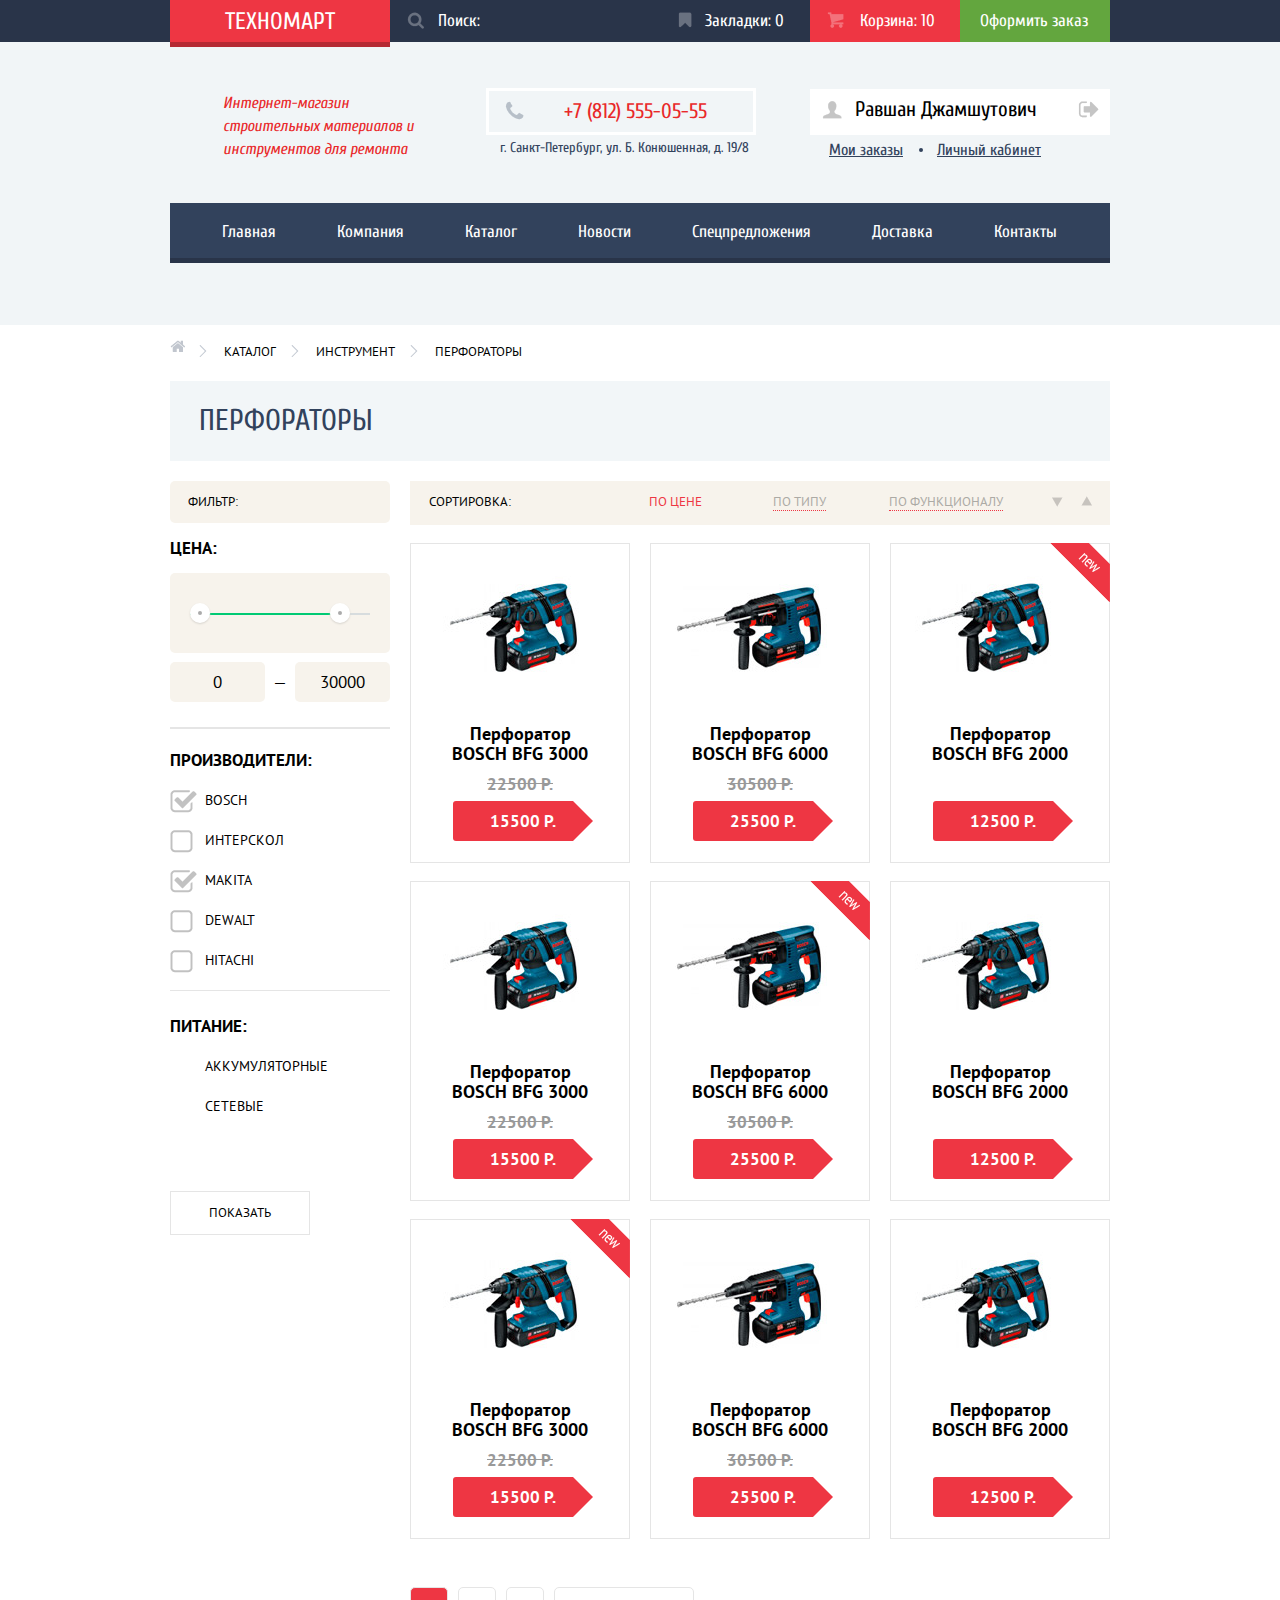
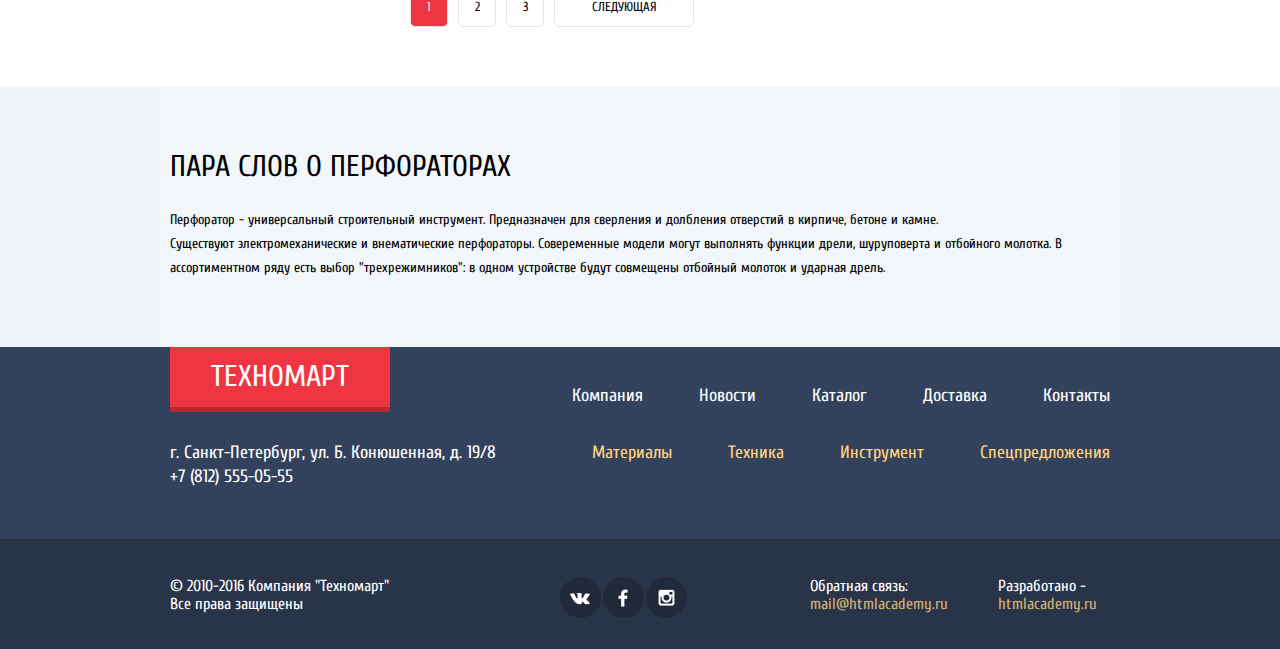
==== commit 4c36fba6: "Итоговый вариант" ====
--- a/catalog.html
+++ b/catalog.html
@@ -97,7 +97,7 @@
                     <div class="toggle max-toggle"></div>
                   </div>
                   <div class="price-controls">
-                    <input class="min-price" type="text" value="0">
+                    <input class="min-price" type="text" value="0" id="price">
                     <span class="dash-sign">—</span>
                     <input class="max-price" type="text" value="30000">
                   </div>
@@ -241,11 +241,11 @@
           <section class="about-product container">
             <h2>Пара слов о перфораторах</h2>
             <p>Перфоратор - универсальный строительный инструмент. Предназначен для сверления
-          и долбления отверстий в кирпиче, бетоне и камне. <br>
-          Существуют электромеханические и внематические перфораторы. Совеременные модели
-          могут выполнять функции дрели, шуруповерта и отбойного молотка. В ассортиментном
-          ряду есть выбор "трехрежимников": в одном устройстве будут совмещены отбойный молоток
-          и ударная дрель.</p>
+            и долбления отверстий в кирпиче, бетоне и камне. <br>
+            Существуют электромеханические и внематические перфораторы. Совеременные модели
+            могут выполнять функции дрели, шуруповерта и отбойного молотка. В ассортиментном
+            ряду есть выбор "трехрежимников": в одном устройстве будут совмещены отбойный молоток
+            и ударная дрель.</p>
           </section>
         </div>
       </main>
@@ -302,7 +302,7 @@
           <div class="container">
             <div class="footer-bottom clearfix">
               <div class="footer-copyright">
-               &#169; 2010-2016 Компания "Техномарт"<br>
+               &#169; 2010-2016 Компания "Техномарт"
                Все права защищены
               </div>
               <div class="footer-social">
@@ -311,11 +311,11 @@
                 <a href="#" class="btn-social social-inst">Инстаграм</a>
               </div>
               <div class="footer-feedback">
-                Обратная связь:<br>
+                Обратная связь:
                 <a href="#" class="email">mail@htmlacademy.ru</a>
               </div>
               <div class="footer-develop">
-                Разработано - <br>
+                Разработано -
                 <a href="htpps://htmlacademy.ru">htmlacademy.ru</a>
               </div>
             </div>
--- a/css/style.min.css
+++ b/css/style.min.css
@@ -1 +1 @@
-body{min-width:960px;margin:0;padding:0;font-size:14px;line-height:18px;color:#fff;font-weight:400;font-family:"Cuprum","Arial",sans-serif}.clearfix{content:"";display:table;clear:both}.content{margin-top:57px}.container{width:940px;padding:0 10px;margin:0 auto}.main-header .header-background-top{background-color:#293449}.header-top{min-height:42px}.header-top div,.header-top form{float:left}.header-top .logo-top{display:block;font-size:24px;line-height:24px;width:220px;text-transform:uppercase;background-color:#ee3643;border-bottom:5px solid #b52933;padding-top:10px;padding-bottom:8px;cursor:pointer;text-align:center}.header-top .logo-top:hover{background:#ca2c37;border-bottom:5px solid #9a212a}.header-top .logo-top:active{background:#ba2732;border-color:#8e1e26}.header-top input{background:#293449;font-size:17px;line-height:18px;padding-top:12px;padding-bottom:12px;padding-left:48px;width:270px;position:relative;border:none}.search{position:relative}.header-top .search-label,.header-top .search-label:hover{position:absolute;width:17px;height:17px;z-index:1;left:17px;top:12px}.header-top .search-label{background:url(../img/sprite.png) -15px -1169px no-repeat;opacity:.3}.header-top input:hover{background:#212a3a;opacity:1}.header-top .search-label:hover{background:#212a3a url(../img/sprite.png) -15px -1169px no-repeat;opacity:1}.header-top input:focus{color:#000;border:none;outline:none;background:#fff}input:focus+.search-label{background:url(../img/sprite.png) -15px -1216px no-repeat;position:absolute;width:17px;height:17px;z-index:1;left:17px;top:12px;opacity:1}.header-top input::-webkit-input-placeholder{font-size:17px;line-height:17px;font-family:"Cuprum","Arial",sans-serif;color:#fff}.product-and-makers-item:hover img,.search input[type=submit]{display:none}.header-top a{float:left;color:#fff;padding-top:12px;padding-bottom:12px;font-size:17px;line-height:18px;text-decoration:none;position:relative}.header-top a:not(:last-child)::before{position:absolute;content:"";width:17px;height:16px;background:url(../img/sprite.png) no-repeat;top:12px;left:18px;opacity:.3}.header-top a.bookmarks::before{background-position:-15px -61px}.header-top a.bookmarks:hover::before,.header-top a.cart:hover::before,.product-and-makers-item:hover .buy:hover::before{opacity:1}.header-top a.bookmarks:active,.header-top a.cart:active{opacity:.3;background:#161d29}.header-top a.cart::before{background-position:-15px -15px;left:17px}.header-top .full-cart{background:#ee3643}.header-top .bookmarks,.header-top .cart{padding-left:45px;width:150px;box-sizing:border-box}.header-top .cart{padding-left:50px}.header-top .order{float:right;background:#63a63e;padding-left:20px;width:130px}.header-top .order:hover,.product-and-makers-item:hover .buy:hover{background:#5fbb2d}.header-top .order:active{background:#518534;color:#a4bf94}.about-product-background,.content .services-background,.main-header .header-background-bottom{background-color:#f1f5f7}.header-middle{font-size:16px;padding-top:45px;padding-bottom:38px}.header-middle .promo{float:left;width:300px;margin-right:20px}.header-middle .contacts{float:left;width:270px}.header-middle .user-block{float:right;width:274px}.promo p{font-style:italic;font-size:16px;line-height:23px;color:#e9292a;width:200px;margin:0 0 0 53px}.contacts .phone{font-size:21px;line-height:21px;border:3px solid #fff;width:270px;margin:-4px;padding:10px 0 10px 75px;box-sizing:border-box;position:relative;color:#e9292a}.contacts .phone::before{content:"";width:19px;height:19px;position:absolute;background:url(../img/sprite.png) no-repeat;background-position:-15px -906px;top:10px;left:16px}.contacts .adress{font-size:14px;line-height:24px;color:#32425c;padding-left:10px;margin-top:5px}.header-middle .user-block{font-size:0;margin-left:76px;margin-right:0;vertical-align:top;margin-top:-3px}.header-middle .user-block-personal{width:300px;margin-left:50px}.user-btn{display:inline-block;vertical-align:top;background-color:#fff;margin-right:0;color:#000;font-size:21px;line-height:21px;text-decoration:none;padding-top:9px;padding-bottom:11px;font-family:"Cuprum","Arial",sans-serif}.login{position:relative;padding-left:41px;padding-right:24px;margin-right:10px}.login::before{content:"";width:20px;height:20px;position:absolute;left:8px}.login:hover::before{background:url(../img/sprite.png) no-repeat -15px -200px}.login:hover{color:#ee6443}.login:active{color:#b2b2b2}.login::before,.login:active::before{background:url(../img/sprite.png) no-repeat;background-position:-15px -764px}.registration{padding-left:25px;padding-right:24px;margin-right:0}.registration:hover{color:#ee6443}.registration:active{color:#b2b2b2}.user-field{background:#fff;padding:10px 0;position:relative;margin-bottom:6px}.user-name{font-size:21px;line-height:21px;color:#000;text-decoration:none;padding-left:45px}.user-name:active{color:rgba(0,0,0,.3)}.user-icon,.user-log-out{font-size:0}.user-icon::before{left:12px}.user-icon::before,.user-log-out::after{content:"";position:absolute;width:21px;height:20px;background:url(../img/sprite.png) no-repeat;top:12px;cursor:pointer}.user-icon:hover::before{background-position:-15px -287px}.user-icon::before,.user-icon:active::before{background-position:-15px -1486px}.user-log-out::after{background:url(../img/sprite.png) -15px -1576px no-repeat;left:268px}.user-log-out:hover::after{background:url(../img/sprite.png) -15px -1670px no-repeat}.user-log-out:active::after{background:url(../img/sprite.png) -15px -1623px no-repeat}.user-block-services{font-size:16px;line-height:18px;color:#32425c;margin-left:19px;margin-right:15px;position:relative;padding-top:11px}.user-block-services:hover{color:#ee434f}.user-block-services:active{color:#b7bfc8}.user-block-services:nth-child(2)::after{content:"";position:absolute;width:4px;height:4px;border-radius:50%;background:#32425c;top:18px;left:90px}.main-navigation{clear:both;padding-top:1px;font-size:0;padding-bottom:62px}.main-navigation ul{font-size:0;margin:0;padding:0;list-style:none;background-color:#32425c;border-bottom:5px solid #293449}.main-navigation li{display:inline-block;vertical-align:top}.main-navigation a{display:block;font-size:17px;line-height:17px;color:#fff;text-decoration:none;padding:20px 31px 18px 30px}.main-navigation li:first-child a{padding-left:52px}.main-navigation li:last-child a{padding-right:52px}.main-navigation a:hover{background:#293449}.main-navigation a:active{color:#8e939c}.catalog{margin-bottom:33px}.catalog-item{position:relative;float:left;margin-bottom:20px;width:300px;margin-right:20px;min-height:123px}.catalog-item::before{content:"";position:absolute;width:85px;height:80px;background:url(../img/sprite.png) no-repeat}.materials::before{background-position:-15px -811px;top:30px;left:212px}.tools::before{background-position:-15px -1355px;top:32px;left:197px}.machine::before{background-position:-15px -1263px;top:32px;left:192px}.sales::before{background-position:-15px -1067px;top:27px;left:197px}.delivery::before{background-position:-15px -494px;top:32px;left:192px}.materials::after{content:"";width:60px;height:60px;background:url("../img/new flag.png") no-repeat;position:absolute;top:0;left:240px}.catalog-item h2{font-size:24px;line-height:30px;font-weight:700;padding-left:23px;padding-top:20px;margin:0 0 11px}.catalog-btn{display:inline-block;font-size:14px;line-height:18px;padding:12px 0;width:135px;text-align:center;background-color:rgba(0,0,0,.1);color:#fff;border-radius:2px;margin-left:24px;text-decoration:none;text-transform:uppercase}.catalog-btn:hover{background-color:rgba(0,0,0,.2)}.catalog-btn:active{background-color:rgba(0,0,0,.3)}.catalog-item:nth-child(n+3),.product-and-makers-catalog>a:nth-child(4n){margin-right:0}.catalog .materials{background-color:#f6b22d}.catalog .tools{background-color:#4aafde}.catalog .machine{background-color:#cc79d1}.catalog .sales{background-color:#85d179}.catalog .delivery{background-color:#f6b22d}.catalog-slider{width:621px;height:267px;float:left;position:relative}.catalog-item:nth-child(n+4){float:right}.catalog-slider-item{position:relative}.catalog-slider-item h2{margin:0;font-size:36px;line-height:36px;font-weight:700;position:absolute;top:22px;left:25px;text-transform:uppercase}.catalog-slider-item p{margin:0;font-family:"PT Sans","Arial",sans-serif;font-size:18px;line-height:24px;position:absolute;top:59px;left:25px}.slider-btn{position:absolute;width:22px;height:42px;background:url(../img/sprite.png) no-repeat;border:none}.slider-btn-left,.slider-btn-right{top:112px;background-position:-15px -955px}.slider-btn-left{left:27px;transform:rotate(180deg)}.slider-btn-right{right:21px}.catalog-slider .btn{position:absolute;left:27px;bottom:25px;padding:11px 47px}.btn{display:inline-block;padding:11px 45px;background:#ee3643;border-radius:3px;color:#fff;text-transform:uppercase;text-decoration:none}.btn:hover{background-color:#ca2c37}.btn:active{background-color:#ba2732}.slider-toggle{position:absolute;top:220px;left:315px;width:6px;height:6px;border-radius:50%;background:#fff;border:2px solid #fff}.toggle-active{background:red;left:295px}.product-and-makers-title{margin-bottom:20px;background:#f7f3ec}.product-and-makers-title h2{float:left;width:373px;margin:25px 264px 30px 0;font-size:30px;line-height:30px;color:#32425c;text-transform:uppercase;padding-left:25px;font-weight:400;padding-top:5px}.product-and-makers-title .btn{float:right;margin-top:23px;font-size:14px;box-sizing:border-box;margin-right:22px;padding-left:55px;padding-right:55px}.product-and-makers-title .btn-makers{padding-left:70px;padding-right:70px}.product-and-makers-catalog{min-height:318px;font-size:0}.product-and-makers-catalog>a,.product-and-makers-item{display:inline-block;vertical-align:top;width:218px;margin-right:20px;margin-bottom:18px;font-size:18px;line-height:20px;text-align:center}.product-and-makers-item{min-height:318px;border:1px solid #e5e5e5;position:relative}.product-and-makers-item:hover{box-shadow:0 10px 25px rgba(41,52,73,.5)}.product-and-makers-item:hover .product-and-makers-btn{display:block;margin-top:45px;margin-left:42px}.product-and-makers-item:hover .buy{width:135px;color:#fff;padding-top:14px;padding-bottom:14px;margin-bottom:8px}.product-and-makers-item:hover .buy,.product-and-makers-item:hover .in-bookmarks{display:block;text-align:center;text-decoration:none;font-size:14px;line-height:14px;text-transform:uppercase;border-radius:5px}.product-and-makers-item:hover .buy{background:#63a63e;position:relative;box-shadow:inset 0 -3px 0 0 #367315}.product-and-makers-item:hover .buy:active{background:#518534;box-shadow:none}.product-and-makers-item:hover .buy::before{content:"";position:absolute;width:17px;height:17px;background:url(../img/sprite.png) no-repeat;top:12px;left:13px;background-position:-15px -15px;opacity:.3}.product-and-makers-item:hover .in-bookmarks{width:129px;margin-bottom:47px;border:3px solid #63a63e;padding-top:11px;padding-bottom:11px;color:#32425c}.product-and-makers-item:hover .in-bookmarks:hover{border-color:#32425c}.product-and-makers-item:hover .in-bookmarks:active{opacity:.3}.footer-middle-menu li:last-child a,.footer-top-menu li:last-child a,.product-and-makers-item:last-child{margin-right:0}.new-product:before{content:"";width:60px;height:60px;background:url("../img/new flag.png") no-repeat;position:absolute;top:-1px;left:159px}.product-and-makers-item h3{font-size:18px;line-height:20px;font-family:"PT Sans","Arial",san-serif;font-weight:700;color:#000;text-align:center;width:160px;padding-left:29px;margin:15px 0 10px}.product-and-makers-item h3+.new-price{margin-top:37px}.last-price,.new-price{display:block;text-align:center;text-transform:uppercase;font-family:"PT Sans","Arial",sans-serif;font-size:17px;line-height:20px;font-weight:700}.last-price{text-decoration:line-through;color:#999;min-height:20px}.new-price{background-color:#ee3643;padding:10px 30px;width:80px;margin:7px 42px;border-radius:3px;position:relative}.new-price::after{top:0;right:-20px;width:0;height:0;border:20px solid #fff;border-left-color:#ee3643}.product-and-makers-image:hover{box-shadow:0 10px 25px rgba(41,52,73,.5)}.product-and-makers-image:active{opacity:.3}.product-and-makers-catalog>a{height:145px;border:1px solid #e7e7e7}.product-and-makers-image{text-align:center;width:220px;height:145px}.services{margin-top:65px;padding-top:37px;padding-bottom:63px}.services h2{margin-bottom:25px;font-size:30px;line-height:30px;font-weight:400;text-transform:uppercase;color:#000}.services p{width:400px;margin:0 0 69px;font-family:"PT Sans","Arial",sans-serif;font-size:13px;line-height:24px;color:#000}.services-slider-links{width:240px;height:182px;float:left;margin-right:80px}.services-slider-link{display:block;padding:20px 22px 22px;background:#32425c;border-bottom:1px solid #293449;border-top:1px solid #405069;color:#fff;text-decoration:none;font-size:22px}.services-slider-link:hover{background-color:#293449}.services-slider-links .services-slider-active{border:none;background:#fff;color:#32425c;padding:21px 22px 23px;font-weight:700}.services-slider-item{float:right;width:300px;position:relative}.new-price::after,.services-slider div::before{position:absolute;content:""}.services-slider div:nth-child(2)::before{width:470px;height:263px;background:url(../img/delivery.png) no-repeat;top:25px;left:150px}.services-slider div:nth-child(3)::before{width:400px;height:282px;top:5px;left:240px;background:url(../img/guarantee.png) no-repeat}.services-slider div:nth-child(4)::before{width:465px;height:287px;top:5px;left:185px;background:url(../img/credit.png) no-repeat}.services-slider-item h2{color:#32425c;margin-top:0;font-size:36px;line-height:36px}.services-slider-item:nth-child(2) p{width:276px}.services-slider-item:nth-child(3) p{width:380px}.services-slider-item:nth-child(4) p{width:280px}.about-company{padding-top:76px;padding-bottom:81px}.left-column{float:left;width:540px;margin-right:100px}.right-column{float:right;width:300px;margin-bottom:15px}.catalog-content .right-column{margin-bottom:0}.left-column h2,.right-column h2{text-transform:uppercase;font-size:30px;line-height:30px;color:#000;font-weight:400;margin:0 0 25px}.left-column p,.right-column p{font-family:"PT Sans","Arial",sans-serif;font-size:13px;line-height:24px;color:#000;margin-bottom:23px}.dashed-list{list-style:none;padding:0;position:relative;margin:0 0 30px 36px}.dashed-list li{font-size:18px;padding-bottom:21px;font-weight:400;color:#000;position:relative}.dashed-list li::before{content:"";width:25px;height:2px;background:#fb565a;position:absolute;left:-36px;top:7px}.left-column .btn{padding:11px 40px}.right-column p{margin-bottom:30px}.map img{margin-bottom:47px}.right-column .btn{padding-right:60px;padding-left:60px}.main-footer .footer-background-top{background:#32425c}.footer-top{font-size:0}.footer-top .logo{float:left;width:370px;margin-right:10px}.footer-middle p{float:left;padding:0;font-size:18px;line-height:24px;margin:0 0 50px;width:380px}.footer-top .logo-bottom{display:inline-block;font-size:30px;line-height:30px;text-transform:uppercase;background-color:#ee3643;padding:15px 41px;border-bottom:5px solid #b52933;margin-bottom:29px;text-decoration:none;color:#fff}.footer-middle nav,.footer-top nav{float:right;width:560px}.footer-middle-menu li,.footer-top-menu li{display:inline-block}.footer-middle-menu a,.footer-top-menu a{display:block;text-decoration:none;font-size:18px;line-height:24px;margin-right:56px}.footer-top-menu a{padding-top:37px;padding-bottom:10px;color:#fff}.footer-top-menu a:hover{text-decoration:underline}.footer-top-menu a:active{opacity:.3}.footer-middle-menu,.footer-top-menu{margin:0;padding:0;list-style:none;text-align:right;font-size:0}.footer-middle-menu a{color:#ffd180}.footer-middle-menu a:hover{text-decoration:underline}.footer-middle-menu a:active{opacity:.3}.main-footer .footer-background-bottom{background:#293449}.footer-bottom{padding-top:38px;padding-bottom:31px}.footer-copyright{float:left;margin-right:160px;width:230px;font-size:16px;line-height:18px}.footer-social{float:left;width:160px;margin-right:90px;font-size:0}.btn-social{display:inline-block;width:41px;height:41px;background:#212a3a url(../img/sprite.png) no-repeat;margin-right:2px;font-size:0;vertical-align:top;border-radius:50%}.btn-social:hover{background-color:#ee3643}.btn-social:last-child{margin-right:0}.social-vk{background-position:-5px -1518px}.social-fb{background-position:0 -615px}.social-inst{background-position:-3px -705px}.footer-feedback{float:left;width:140px;margin-right:20px;font-size:16px;line-height:18px}.breadcrumbs a,.footer-develop a,.footer-feedback .email{color:#d4b275;text-decoration:none}.footer-develop{float:right;width:112px;padding-left:28px;font-size:16px;line-height:18px}.footer-develop a:hover,.footer-feedback .email:hover{text-decoration:underline}.footer-develop a:active,.footer-feedback .email:active{color:#ee3643}.breadcrumbs{font-size:0}.breadcrumbs a{display:inline-block;padding-top:18px;padding-bottom:20px;font-family:"PT Sans","Arial",sans-serif;font-size:13px;line-height:18px;color:#000;text-transform:uppercase;padding-right:40px;position:relative}.breadcrumbs a:first-child{padding-right:54px}.breadcrumbs a:not(:first-child)::before{content:"";width:8px;height:12px;position:absolute;background:url(../img/sprite.png) -15px -1025px no-repeat;top:20px;left:-25px}.breadcrumbs .index{font-size:0;position:relative}.breadcrumbs .index::before{content:"";width:16px;height:14px;position:absolute;top:15px;left:0;background:url(../img/sprite.png) no-repeat;background-position:-15px -675px}.inner-title{font-size:30px;line-height:30px;font-weight:400;padding:25px 0 25px 29px;background:#f2f6f8;text-transform:uppercase;margin:0 0 20px;color:#32425c}.filter{width:220px}.filter-price .price,.filter-title{display:block;font-family:"PT Sans","Arial",sans-serif;color:#000;text-transform:uppercase}.filter-title{background:#f7f3ec;border-radius:5px;font-size:13px;line-height:18px;padding:12px 0 12px 18px}.filter-price .price{font-size:17px;line-height:30px;font-weight:700;padding:10px 0}.range-filter{padding-bottom:25px;border-bottom:2px solid #e5e5e5;margin-bottom:16px}.range-controls{position:relative;height:80px;padding:0 20px;margin-bottom:9px;background-color:#f7f3ec;border-radius:5px}.scale{height:2px;background:#d7dcde;position:relative;top:40px;box-sizing:border-box}.scale-bar{height:2px;background:#00ca74;width:150px}.toggle{position:absolute;top:30px;left:20px;width:4px;height:4px;border:8px solid #fff;background:#ababab;border-radius:50%;box-shadow:0 1px 2px #d7d4ce}.max-toggle{left:160px}.price-controls{font-size:0}.price-controls input,.price-controls span{display:inline-block;vertical-align:top;font-size:17px;line-height:18px;text-align:center;padding:11px 0}.price-controls input{width:95px;border-radius:5px;background:#f7f3ec;border:none}.price-controls span{margin-left:8px}.price-controls .max-price{margin-left:8px}.filter-price+.filter-block{border-bottom:1px solid #e5e5e5;margin-bottom:20px}.filter-block h2,.filter-block label,.price-controls input,.price-controls span{color:#000;font-family:"PT Sans","Arial",sans-serif}.filter-block h2{margin:0 0 15px;font-weight:700;font-size:17px;line-height:30px}.filter-block label{display:block;margin-bottom:20px;cursor:pointer;position:relative;margin-left:35px;text-transform:uppercase;font-size:14px;line-height:20px}.checkbox label::before{content:"";position:absolute;width:27px;height:23px;top:0;left:-35px;background:url(../img/sprite.png) -15px -388px no-repeat}.checkbox label:hover::before{background:url(../img/sprite.png) -15px -441px no-repeat}.checkbox label:disabled,.checkbox label:disabled::before{opacity:.4}input[type=checkbox]:checked+label::before{width:27px;height:23px;background:url(../img/sprite.png) no-repeat;background-position:-15px -107px}input[type=checkbox]:checked+label:hover::before{background:url(../img/sprite.png) -15px -335px no-repeat}input[type=checkbox]:checked+label:disabled::before{opacity:.4}.radio label::before{content:"";position:absolute;top:0;left:-35px;width:8px;height:8px;border-radius:50%;border:5px solid #fff;box-shadow:0 0 0 3px #c1c1c1}input[type=radio]:checked+label::before{background:#c1c1c1}input[type=radio]:checked+label:hover::before{background:#b5b5b5}input[type=radio]:checked+label:disabled::before{opacity:.3}.radio label:hover::before{box-shadow:0 0 0 3px #b5b5b5}.radio label:disabled{opacity:.3}input[type=checkbox],input[type=radio]{display:none}.radio{margin-bottom:75px}.sort,input[type=submit]{text-transform:uppercase;font-family:"PT Sans","Arial",sans-serif;font-size:13px;line-height:18px}input[type=submit]{display:block;width:140px;color:#000;padding:12px 0;border:1px solid #e5e5e5;background:#fff;cursor:pointer}.sort{margin-bottom:18px;background:#f7f3ec;padding-top:12px;padding-bottom:10px;padding-left:19px}.sort-title{color:#000;padding-right:135px}.sort .sort-item{color:#acaaa5;text-decoration:none;border-bottom:1px dotted #ee3643;margin-right:60px}.sort .sort-item:nth-child(2){margin-right:68px}.sort-item:hover{color:#000;border-bottom:1px solid #ee3643}.sort-item:active{color:#ee3643;border:none}.sort .sort-item:nth-child(4){margin-right:35px}.sort .sort-item-checked{color:#ee3643;text-decoration:none;border:none}.sort .max,.sort .min{font-size:0;position:relative;margin-right:27px}.sort .min{margin-left:10px}.sort .max::before,.sort .min::before{content:"";position:absolute;top:-10px;width:12px;height:11px;background:url(../img/sprite.png) no-repeat}.sort .min::before{transform:rotate(180deg)}.sort .min:hover::before{background-position:-15px -247px}.sort .min:active::before{background-position:-15px -1446px}.sort .max::before,.sort .min::before{background-position:-15px -587px}.sort .max:hover::before{background-position:-15px -247px}.sort .max:active::before{background-position:-15px -1446px}.catalog-perforators{width:700px;margin-bottom:22px auto}.filter-product{width:220px;margin-right:20px}.paginator{clear:both;margin-bottom:60px;font-size:0;margin-top:30px}.paginator-page,.paginator-page-active{display:inline-block;vertical-align:center;border:1px solid #e5e5e5;width:36px;padding:10px 0;text-align:center;text-decoration:none;color:#000;border-radius:5px;font-size:13px;line-height:18px;margin-right:10px}.paginator-page-active{background:#ee3643;color:#fff}.paginator-page:hover{border-color:#bdc6ca}.paginator-page:active{border-color:#ee3643}.paginator .next{width:138px;text-transform:uppercase}.catalog-perforators .product-and-makers-item:nth-child(3n){margin-right:0}.product-and-makers{font-size:0}.about-product{padding-top:65px;padding-bottom:67px;background:#f2f6f8;color:#000}.about-product h2{margin:0 0 26px;font-size:30px;line-height:30px;text-transform:uppercase;font-weight:400}.about-product p{margin:0;font-size:14px;line-height:24px}.popup-cart,.popup-write-us{width:620px;padding-top:55px;color:#000;background-color:#fff;position:fixed;top:25%;left:50%;margin-left:-310px;box-shadow:0 20px 40px rgba(0,0,0,.75);border-top:7px solid #ee3643}.popup-close{position:absolute;top:16px;right:9px;width:21px;height:21px;font-size:0;border:0;cursor:pointer;background:0 0}.popup-close::after,.popup-close::before{content:"";position:absolute;top:8px;left:-2px;width:27px;height:5px;background:#ee3643}.popup-close::before{transform:rotate(-45deg)}.popup-close::after{transform:rotate(45deg)}.write-us-fields{padding:0 80px}.write-us label{font-size:18px;line-height:18px;padding-top:55px}.write-us .form-left-column{float:left;width:220px;margin-right:20px}.write-us .form-right-column{float:right;width:220px}.write-us input[type=text],.write-us textarea{font-size:13px;line-height:18px;font-family:"PT Sans","Arial",sans-serif;width:202px;padding:9px 0 9px 14px;border:2px solid #d7dcde;border-radius:5px;margin:10px 0 20px}.write-us textarea{width:440px;margin:10px 0 30px;color:#b4b4b4;height:90px}.write-us input[type=submit]{width:460px;text-align:center;background:#ee3643;color:#fff;font-size:14px;line-height:18px;border-radius:5px}.popup-background{background:#f1f1f1;padding:37px 80px}.popup-cart h2{margin:0;padding-left:180px;padding-bottom:68px;font-size:30px;line-height:30px;position:relative}.popup-cart h2::before{content:"";width:67px;height:67px;position:absolute;background:url(../img/cart-add.png) no-repeat;left:80px;top:-15px}.popup-cart .btn{margin-right:20px}.popup-cart .continue{background:#fff;color:#000}.popup-cart .continue:hover{color:#ee3643}.popup-map{position:absolute;top:2348px;left:50%;margin-left:-470px}.catalog-slider-item:nth-child(2),.popup-cart,.popup-map,.popup-write-us,.product-and-makers-btn,.services-slider-item:nth-child(n+3){display:none}.popup-cart-show,.popup-write-us-show{display:block;animation-name:stretching;animation-duration:.6s}.popup-map-show{display:block}@keyframes stretching{0%{transform:translateX(-1000px)}70%{transform:translateX(20px)}90%
+.header-top input,.search{position:relative}.user-btn,body{font-family:Cuprum,Arial,sans-serif}.clearfix,.contacts .phone::before,.header-top a:not(:last-child)::before,.login::before,.user-block-services:nth-child(2)::after,.user-icon::before,.user-log-out::after{content:""}.contacts .phone,.header-top .bookmarks,.header-top .cart,.scale{box-sizing:border-box}body{min-width:960px;margin:0;padding:0;font-size:14px;line-height:18px;color:#fff;font-weight:400}.clearfix{display:table;clear:both}.content{margin-top:57px}.container{width:940px;padding:0 10px;margin:0 auto}.main-header .header-background-top{background-color:#293449}.header-top{min-height:42px}.header-top div,.header-top form{float:left}.header-top .logo-top{display:block;font-size:24px;line-height:24px;width:220px;text-transform:uppercase;background-color:#ee3643;border-bottom:5px solid #b52933;padding-top:10px;padding-bottom:8px;cursor:pointer;text-align:center}.header-top a,.header-top input{padding-top:12px;padding-bottom:12px;font-size:17px}.header-top .logo-top:hover{background:#ca2c37;border-bottom:5px solid #9a212a}.header-top .logo-top:active{background:#ba2732;border-color:#8e1e26}.header-top input{background:#293449;line-height:18px;padding-left:48px;width:270px;border:none}.header-top .search-label,.header-top .search-label:hover,input:focus+.search-label{position:absolute;height:17px;z-index:1;left:17px;width:17px;top:12px}.header-top .search-label{background:url(../img/sprite.png) -15px -1169px no-repeat;opacity:.3}.header-top input:hover{background:#212a3a;opacity:1}.header-top .search-label:hover{background:url(../img/sprite.png) -15px -1169px no-repeat #212a3a;opacity:1}.header-top input:focus{color:#000;border:none;outline:0;background:#fff}input:focus+.search-label{background:url(../img/sprite.png) -15px -1216px no-repeat;opacity:1}.header-top input::-webkit-input-placeholder{font-size:17px;line-height:17px;font-family:Cuprum,Arial,sans-serif;color:rgba(255,255,255,1)}.search input[type=submit]{display:none}.header-top a{float:left;color:#fff;line-height:18px;text-decoration:none;position:relative}.header-top a:not(:last-child)::before{position:absolute;width:17px;height:16px;background:url(../img/sprite.png) no-repeat;top:12px;left:18px;opacity:.3}.header-top a.bookmarks::before{background-position:-15px -61px}.header-top a.bookmarks:hover::before{opacity:1}.header-top a.bookmarks:active{opacity:.3;background:#161d29}.header-top a.cart::before{background-position:-15px -15px;left:17px}.header-top a.cart:hover::before{opacity:1}.header-top a.cart:active{opacity:.3;background:#161d29}.header-top .full-cart{background:#ee3643}.header-top .bookmarks{padding-left:45px;width:150px}.header-top .cart{width:150px;padding-left:50px}.header-top .order{float:right;background:#63a63e;padding-left:20px;width:130px}.header-top .order:hover{background:#5fbb2d}.header-top .order:active{background:#518534;color:#a4bf94}.about-product-background,.content .services-background,.main-header .header-background-bottom{background-color:#f1f5f7}.header-middle{font-size:16px;padding-top:45px;padding-bottom:38px}.header-middle .promo{float:left;width:300px;margin-right:20px}.header-middle .contacts{float:left;width:270px}.header-middle .user-block{float:right;width:274px}.promo p{margin:0 0 0 53px;font-style:italic;font-size:16px;line-height:23px;color:#e9292a;width:200px}.contacts .phone{font-size:21px;line-height:21px;border:3px solid #fff;width:270px;margin:-4px;padding:10px 0 10px 75px;position:relative;color:#e9292a}.contacts .phone::before{width:19px;height:19px;position:absolute;background:url(../img/sprite.png) -15px -906px no-repeat;top:10px;left:16px}.contacts .adress{font-size:14px;line-height:24px;color:#32425c;padding-left:10px;margin-top:5px}.header-middle .user-block{font-size:0;margin-left:76px;margin-right:0;vertical-align:top;margin-top:-3px}.user-btn,.user-name{font-size:21px;line-height:21px;text-decoration:none}.header-middle .user-block-personal{width:300px;margin-left:50px}.user-btn{display:inline-block;vertical-align:top;background-color:#fff;margin-right:0;color:#000;padding-top:9px;padding-bottom:11px}.login{position:relative;padding-left:41px;padding-right:24px;margin-right:10px}.login::before{width:20px;height:20px;background:url(../img/sprite.png) -15px -764px no-repeat;position:absolute;left:8px}.login:hover::before{background:url(../img/sprite.png) -15px -200px no-repeat}.login:hover{color:#ee6443}.login:active{color:#b2b2b2}.login:active::before{background:url(../img/sprite.png) -15px -764px no-repeat}.registration{padding-left:25px;padding-right:24px;margin-right:0}.registration:hover{color:#ee6443}.registration:active{color:#b2b2b2}.user-field{background:#fff;padding:10px 0;position:relative;margin-bottom:6px}.user-name{color:#000;padding-left:45px}.user-name:active{color:rgba(0,0,0,.3)}.user-icon,.user-log-out{font-size:0}.user-icon::before,.user-log-out::after{position:absolute;width:21px;height:20px;background:url(../img/sprite.png) no-repeat;top:12px;left:12px;cursor:pointer}.user-icon::before,.user-icon:active::before{background-position:-15px -1486px}.user-icon:hover::before{background-position:-15px -287px}.user-icon:active::before{background-position:-15px -1486px}.user-log-out::after{background:url(../img/sprite.png) -15px -1576px no-repeat;left:268px}.user-log-out:hover::after{background:url(../img/sprite.png) -15px -1670px no-repeat}.user-log-out:active::after{background:url(../img/sprite.png) -15px -1623px no-repeat}.user-block-services{font-size:16px;line-height:18px;color:#32425c;margin-left:19px;margin-right:15px;position:relative;padding-top:11px}.user-block-services:hover{color:#ee434f}.user-block-services:active{color:#b7bfc8}.user-block-services:nth-child(2)::after{position:absolute;width:4px;height:4px;border-radius:50%;background:#32425c;top:18px;left:90px}.main-navigation{clear:both;padding-top:1px;font-size:0;padding-bottom:62px}.main-navigation ul{font-size:0;margin:0;padding:0;list-style:none;background-color:#32425c;border-bottom:5px solid #293449}.main-navigation li{display:inline-block;vertical-align:top}.main-navigation a{display:block;font-size:17px;line-height:17px;color:#fff;text-decoration:none;padding:20px 31px 18px 30px}.main-navigation li:first-child a{padding-left:52px}.main-navigation li:last-child a{padding-right:52px}.main-navigation a:hover{background:#293449}.main-navigation a:active{color:#8e939c}.btn,.catalog-btn{color:#fff;display:inline-block;text-decoration:none;vertical-align:top;text-transform:uppercase}.catalog{margin-bottom:33px}.catalog-item{position:relative;float:left;margin-bottom:20px;width:300px;margin-right:20px;min-height:123px}.catalog-item::before,.materials::after{position:absolute;content:""}.catalog-item::before{width:85px;height:80px;background:url(../img/sprite.png) no-repeat}.materials::before{background-position:-15px -811px;top:30px;left:212px}.tools::before{background-position:-15px -1355px;top:32px;left:197px}.machine::before{background-position:-15px -1263px;top:32px;left:192px}.sales::before{background-position:-15px -1067px;top:27px;left:197px}.delivery::before{background-position:-15px -494px;top:32px;left:192px}.materials::after{width:60px;height:60px;background:url("../img/new flag.png") no-repeat;top:0;left:240px}.catalog-slider,.catalog-slider-item{position:relative}.catalog-item h2{margin:0 0 11px;font-size:24px;line-height:30px;font-weight:700;padding-left:23px;padding-top:20px}.catalog-item:nth-child(n+3),.product-and-makers-item:last-child{margin-right:0}.catalog-btn{font-size:14px;line-height:18px;padding:12px 0;width:135px;text-align:center;background-color:rgba(0,0,0,.1);border-radius:2px;margin-left:24px}.catalog-btn:hover{background-color:rgba(0,0,0,.2)}.catalog-btn:active{background-color:rgba(0,0,0,.3)}.catalog .materials{background-color:#f6b22d}.catalog .tools{background-color:#4aafde}.catalog .machine{background-color:#cc79d1}.catalog .sales{background-color:#85d179}.catalog .delivery{background-color:#f6b22d}.catalog-slider{width:621px;height:267px;float:left}.catalog-item:nth-child(n+4){float:right}.catalog-slider-item h2{margin:0;font-size:36px;line-height:36px;font-weight:700;position:absolute;top:22px;left:25px;text-transform:uppercase}.catalog-slider-item p{margin:0;font-family:"PT Sans",Arial,sans-serif;font-size:18px;line-height:24px;position:absolute;top:59px;left:25px}.catalog-slider-item img{width:620px;height:266px}.slider-btn{position:absolute;width:22px;height:42px;background:url(../img/sprite.png) no-repeat;border:none}.slider-btn-left,.slider-btn-right{top:112px;background-position:-15px -955px}.slider-btn-left{left:27px;transform:rotate(180deg)}.slider-btn-right{right:21px}.catalog-slider .btn{position:absolute;left:27px;bottom:25px;padding:11px 47px}.btn{padding:11px 45px;background:#ee3643;border-radius:3px}.btn:hover{background-color:#ca2c37}.btn:active{background-color:#ba2732}.slider-toggle{position:absolute;top:220px;left:315px;width:6px;height:6px;border-radius:50%;background:#fff;border:2px solid #fff}.toggle-active{background:red;left:295px}.product-and-makers-title{margin-bottom:20px;background:#f7f3ec}.product-and-makers-title h2{float:left;width:373px;margin:25px 264px 30px 0;font-size:30px;line-height:30px;color:#32425c;text-transform:uppercase;padding-left:25px;font-weight:400;padding-top:5px}.product-and-makers-title .btn{float:right;margin-top:23px;font-size:14px;box-sizing:border-box;margin-right:22px;padding-left:55px;padding-right:55px}.product-and-makers-title .btn-makers{padding-left:70px;padding-right:70px}.product-and-makers-catalog{min-height:318px;font-size:0}.product-and-makers-catalog>a,.product-and-makers-item{display:inline-block;vertical-align:top;width:218px;margin-right:20px;margin-bottom:18px;font-size:18px;line-height:20px;text-align:center}.product-and-makers-item{min-height:318px;border:1px solid #e5e5e5;position:relative}.product-and-makers-item:hover{box-shadow:0 10px 25px rgba(41,52,73,.5)}.product-and-makers-item:hover img{display:none}.product-and-makers-item:hover .product-and-makers-btn{display:block;margin-top:45px;margin-left:42px}.product-and-makers-item:hover .buy,.product-and-makers-item:hover .in-bookmarks{display:block;width:135px;text-align:center;text-decoration:none;color:#fff;padding-top:14px;padding-bottom:14px;font-size:14px;line-height:14px;text-transform:uppercase;border-radius:5px;margin-bottom:8px}.last-price,.new-price,.product-and-makers-item h3{line-height:20px;font-weight:700;text-align:center}.product-and-makers-item:hover .buy{background:#63a63e;position:relative;box-shadow:inset 0 -3px 0 0 #367315}.product-and-makers-item:hover .buy:hover{background:#5fbb2d}.product-and-makers-item:hover .buy:active{background:#518534;box-shadow:none}.product-and-makers-item:hover .buy::before{content:"";position:absolute;width:17px;height:17px;background:url(../img/sprite.png) -15px -15px no-repeat;top:12px;left:13px;opacity:.3}.product-and-makers-item:hover .buy:hover::before{opacity:1}.footer-middle-menu a:active,.footer-top-menu a:active,.product-and-makers-image:active,.product-and-makers-item:hover .in-bookmarks:active{opacity:.3}.product-and-makers-item:hover .in-bookmarks{width:129px;margin-bottom:47px;border:3px solid #63a63e;padding-top:11px;padding-bottom:11px;color:#32425c}.product-and-makers-item:hover .in-bookmarks:hover{border-color:#32425c}.new-product:before{content:"";width:60px;height:60px;background:url("../img/new flag.png") no-repeat;position:absolute;top:-1px;left:159px}.product-and-makers-item h3{margin:15px 0 10px;font-size:18px;font-family:"PT Sans",Arial,san-serif;color:#000;width:160px;padding-left:29px}.breadcrumbs a,.last-price,.left-column p,.new-price,.right-column p,.services p{font-family:"PT Sans",Arial,sans-serif}.product-and-makers-item img{width:218px;height:160px}.product-and-makers-item h3+.new-price{margin-top:37px}.last-price,.new-price{display:block;text-transform:uppercase;font-size:17px}.last-price{text-decoration:line-through;color:#999;min-height:20px}.new-price{background-color:#ee3643;padding:10px 30px;width:80px;margin:7px 42px;border-radius:3px;position:relative}.new-price::after{content:"";position:absolute;top:0;right:-20px;width:0;height:0;border:20px solid #fff;border-left-color:#ee3643}.product-and-makers-image img{width:218px;height:143px}.product-and-makers-image:hover{box-shadow:0 10px 25px rgba(41,52,73,.5)}.product-and-makers-catalog>a{height:145px;border:1px solid #e7e7e7}.product-and-makers-catalog>a:nth-child(4n){margin-right:0}.product-and-makers-image{text-align:center;width:220px;height:145px}.services{margin-top:65px;padding-top:37px;padding-bottom:63px}.services h2{margin-bottom:25px;font-size:30px;line-height:30px;font-weight:400;text-transform:uppercase;color:#000}.services p{margin:0 0 69px;width:400px;font-size:13px;line-height:24px;color:#000}.services-slider-links{width:240px;height:182px;float:left;margin-right:80px}.services-slider-link{display:block;padding:20px 22px 22px;background:#32425c;border-bottom:1px solid #293449;border-top:1px solid #405069;color:#fff;text-decoration:none;font-size:22px}.services-slider-link:hover{background-color:#293449}.services-slider-links .services-slider-active{border:none;background:#fff;color:#32425c;padding:21px 22px 23px;font-weight:700}.services-slider-item{float:right;width:300px;position:relative}.services-slider div::before{position:absolute;content:""}.services-slider .slider-delivery::before{width:470px;height:263px;background:url(../img/delivery.png) no-repeat;top:25px;left:150px}.services-slider .slider-guarantee::before{width:400px;height:282px;top:5px;left:240px;background:url(../img/guarantee.png) no-repeat}.services-slider .slider-credit::before{width:465px;height:287px;top:5px;left:185px;background:url(../img/credit.png) no-repeat}.services-slider-item h2{color:#32425c;margin-top:0;font-size:36px;line-height:36px}.slider-delivery p{width:276px}.slider-guarantee p{width:374px}.slider-credit p{width:280px}.about-company{padding-top:76px;padding-bottom:81px}.left-column{float:left;width:540px;margin-right:100px}.right-column{float:right;width:300px;margin-bottom:15px}.catalog-content .right-column{margin-bottom:0}.left-column h2{margin:0 0 25px;text-transform:uppercase;font-size:30px;line-height:30px;color:#000;font-weight:400}.left-column p{font-size:13px;line-height:24px;color:#000;margin-bottom:23px}.left-column .second-p{width:390px}.dashed-list{list-style:none;margin:0 0 30px 36px;padding:0;position:relative}.dashed-list li{font-size:18px;padding-bottom:21px;font-weight:400;color:#000;position:relative}.dashed-list li::before{content:"";width:25px;height:2px;background:#fb565a;position:absolute;left:-36px;top:7px}.left-column .btn{padding:11px 40px}.right-column h2{margin:0 0 25px;text-transform:uppercase;font-size:30px;line-height:30px;color:#000;font-weight:400}.right-column p{font-size:13px;line-height:24px;color:#000;margin-bottom:30px;width:180px}.map img{margin-bottom:47px;width:300px;height:158px}.right-column .btn{padding-right:60px;padding-left:60px}.main-footer .footer-background-top{background:#32425c}.footer-top{font-size:0}.footer-middle p,.footer-top .logo{float:left;width:370px;margin-right:10px}.footer-top .logo-bottom{display:inline-block;vertical-align:top;font-size:30px;line-height:30px;text-transform:uppercase;background-color:#ee3643;padding:15px 41px;border-bottom:5px solid #b52933;margin-bottom:29px;text-decoration:none;color:#fff}.footer-middle nav,.footer-top nav{float:right;width:560px}.footer-top-menu{margin:0;padding:0;list-style:none;font-size:0;text-align:right}.footer-top-menu li{display:inline-block;vertical-align:top;margin-right:56px}.footer-top-menu a{display:block;text-decoration:none;color:#fff;padding-top:37px;padding-bottom:10px;font-size:18px;line-height:24px}.footer-top-menu a:hover{text-decoration:underline}.footer-top-menu li:last-child{margin-right:0}.footer-middle p{margin:0 0 50px;padding:0;font-size:18px;line-height:24px;width:380px}.footer-middle-menu{margin:0;padding:0;list-style:none;text-align:right;font-size:0}.footer-middle-menu li{display:inline-block;vertical-align:top;margin-right:56px}.footer-middle-menu a{display:block;text-decoration:none;color:#ffd180;font-size:18px;line-height:24px}.breadcrumbs a,.btn-social{display:inline-block;vertical-align:top}.footer-middle-menu a:hover{text-decoration:underline}.footer-develop a,.footer-feedback .email{color:#d4b275;text-decoration:none}.footer-middle-menu li:last-child{margin-right:0}.main-footer .footer-background-bottom{background:#293449}.footer-bottom{padding-top:38px;padding-bottom:31px}.footer-copyright{float:left;margin-right:160px;width:230px;font-size:16px;line-height:18px}.footer-social{float:left;width:160px;margin-right:90px;font-size:0}.btn-social{width:41px;height:41px;background:url(../img/sprite.png) no-repeat #212a3a;margin-right:2px;font-size:0;border-radius:50%}.btn-social:hover{background-color:#ee3643}.btn-social:last-child{margin-right:0}.social-vk{background-position:-5px -1518px}.social-fb{background-position:0 -615px}.social-inst{background-position:-3px -705px}.footer-feedback{float:left;width:140px;margin-right:20px;font-size:16px;line-height:18px}.footer-develop{float:right;width:112px;padding-left:28px;font-size:16px;line-height:18px}.footer-develop a:hover,.footer-feedback .email:hover{text-decoration:underline}.breadcrumbs a,.sort .sort-item,.sort .sort-item-checked{text-decoration:none}.footer-develop a:active,.footer-feedback .email:active{color:#ee3643}.breadcrumbs{font-size:0}.breadcrumbs a{padding-top:18px;padding-bottom:20px;font-size:13px;line-height:18px;color:#000;text-transform:uppercase;padding-right:40px;position:relative}.breadcrumbs a:first-child{padding-right:54px}.breadcrumbs a:not(:first-child)::before{content:"";width:8px;height:12px;position:absolute;background:url(../img/sprite.png) -15px -1025px no-repeat;top:20px;left:-25px}.breadcrumbs .index{font-size:0;position:relative}.breadcrumbs .index::before{content:"";width:16px;height:14px;position:absolute;top:15px;left:0;background:url(../img/sprite.png) -15px -675px no-repeat}.inner-title{margin:0 0 20px;font-size:30px;line-height:30px;font-weight:400;padding:25px 0 25px 29px;background:#f2f6f8;text-transform:uppercase;color:#32425c}.filter-price .price,.filter-title{display:block;font-family:"PT Sans",Arial,sans-serif;color:#000;text-transform:uppercase}.filter{width:220px}.filter-title{font-size:13px;line-height:18px;background:#f7f3ec;padding:12px 0 12px 18px;border-radius:5px}.filter-price .price{font-size:17px;line-height:30px;font-weight:700;padding:10px 0}.range-filter{padding-bottom:25px;border-bottom:2px solid #e5e5e5;margin-bottom:16px}.range-controls{position:relative;height:80px;padding:0 20px;margin-bottom:9px;background-color:#f7f3ec;border-radius:5px}.scale{height:2px;background:#d7dcde;position:relative;top:40px}.scale-bar{height:2px;background:#00ca74;width:150px}.toggle{position:absolute;top:30px;left:20px;width:4px;height:4px;border:8px solid #fff;background:#ababab;border-radius:50%;box-shadow:0 1px 2px #d7d4ce}.max-toggle{left:160px}.price-controls{font-size:0}.filter-block h2,.price-controls input,.price-controls span{font-family:"PT Sans",Arial,sans-serif;font-size:17px;color:#000}.price-controls input{width:95px;border-radius:5px;background:#f7f3ec;border:none}.price-controls input,.price-controls span{display:inline-block;vertical-align:top;line-height:18px;text-align:center;padding:11px 0}.price-controls .max-price,.price-controls span{margin-left:8px}.filter-price+.filter-block{border-bottom:1px solid #e5e5e5;margin-bottom:20px}.filter-block h2{margin:0 0 15px;line-height:30px;font-weight:700}.filter-block label{display:block;color:#000;margin-bottom:20px;cursor:pointer;position:relative;margin-left:35px;text-transform:uppercase;font-size:14px;line-height:20px;font-family:"PT Sans",Arial,sans-serif}.sort,input[type=submit]{font-size:13px;text-transform:uppercase;font-family:"PT Sans",Arial,sans-serif}.checkbox label::before{content:"";position:absolute;width:27px;height:23px;top:0;left:-35px;background:url(../img/sprite.png) -15px -388px no-repeat}.checkbox label:hover::before{background:url(../img/sprite.png) -15px -441px no-repeat}.checkbox label:disabled,.checkbox label:disabled::before{opacity:.4}input[type=checkbox]:checked+label::before{width:27px;height:23px;background:url(../img/sprite.png) -15px -107px no-repeat}input[type=checkbox]:checked+label:hover::before{background:url(../img/sprite.png) -15px -335px no-repeat}input[type=checkbox]:checked+label:disabled::before{opacity:.4}.radio label:disabled,input[type=radio]:checked+label:disabled::before{opacity:.3}.radio label::before{сontent:"";position:absolute;top:0;left:-35px;width:8px;height:8px;border-radius:50%;border:5px solid #fff;box-shadow:0 0 0 3px #c1c1c1}input[type=radio]:checked+label::before{background:#c1c1c1}input[type=radio]:checked+label:hover::before{background:#b5b5b5}.radio label:hover::before{box-shadow:0 0 0 3px #b5b5b5}input[type=checkbox],input[type=radio]{display:none}.radio{margin-bottom:75px}input[type=submit]{display:block;width:140px;line-height:18px;color:#000;padding:12px 0;border:1px solid #e5e5e5;background:#fff;cursor:pointer}.sort{margin-bottom:18px;background:#f7f3ec;padding-top:12px;padding-bottom:10px;padding-left:19px;line-height:18px}.sort-title{color:#000;padding-right:135px}.sort .sort-item{color:#acaaa5;border-bottom:1px dotted #ee3643;margin-right:60px}.sort .sort-item:nth-child(2){margin-right:68px}.sort-item:hover{color:#000;border-bottom:1px solid #ee3643}.sort .sort-item-checked,.sort-item:active{color:#ee3643;border:none}.sort .sort-item:nth-child(4){margin-right:35px}.sort .max,.sort .min{font-size:0;position:relative;margin-right:27px}.sort .min{margin-left:10px}.sort .max::before,.sort .min::before{content:"";position:absolute;top:-10px;width:12px;height:11px;background:url(../img/sprite.png) no-repeat}.sort .min::before{background-position:-15px -587px;transform:rotate(180deg)}.sort .min:hover::before{background-position:-15px -247px}.sort .min:active::before{background-position:-15px -1446px}.sort .max::before{background-position:-15px -587px}.sort .max:hover::before{background-position:-15px -247px}.sort .max:active::before{background-position:-15px -1446px}.catalog-perforators{width:700px;margin-bottom:22px auto}.filter-product{width:220px;margin-right:20px}.paginator{margin-bottom:60px;font-size:0;margin-top:30px}.paginator-page,.paginator-page-active{display:inline-block;vertical-align:center;border:1px solid #e5e5e5;width:36px;padding:10px 0;text-align:center;text-decoration:none;color:#000;border-radius:5px;font-size:13px;line-height:18px;margin-right:10px}.paginator-page:hover{border-color:#bdc6ca}.paginator-page:active{border-color:#ee3643}.paginator-page-active{background:#ee3643;color:#fff}.paginator .next{width:138px;text-transform:uppercase}.catalog-perforators .product-and-makers-item:nth-child(3n){margin-right:0}.product-and-makers{font-size:0}.about-product{padding-top:65px;padding-bottom:67px;background:#f2f6f8;color:#000}.about-product h2{margin:0 0 26px;font-size:30px;line-height:30px;text-transform:uppercase;font-weight:400}.about-product p{margin:0;font-size:14px;line-height:24px}.popup-cart,.popup-write-us{width:620px;padding-top:55px;color:#000;background-color:#fff;position:fixed;top:25%;left:50%;margin-left:-310px;box-shadow:0 20px 40px rgba(0,0,0,.75);border-top:7px solid #ee3643}.popup-close{position:absolute;top:16px;right:9px;width:21px;height:21px;font-size:0;border:0;cursor:pointer;background:0 0}.popup-close::after,.popup-close::before{content:"";position:absolute;top:8px;left:-2px;width:27px;height:5px;background:#ee3643}.popup-close::before{transform:rotate(-45deg)}.popup-close::after{transform:rotate(45deg)}.write-us-fields{padding:0 80px}.write-us label{font-size:18px;line-height:18px;padding-top:55px}.write-us .form-left-column{float:left;width:220px;margin-right:20px}.write-us .form-right-column{float:right;width:220px}.write-us input[type=text],.write-us textarea{font-size:13px;line-height:18px;font-family:"PT Sans",Arial,sans-serif;width:202px;margin:10px 0 20px;padding:9px 0 9px 14px;border:2px solid #d7dcde;border-radius:5px}.write-us textarea{width:440px;margin-bottom:30px;color:#b4b4b4;height:90px}.write-us input[type=submit]{width:460px;text-align:center;background:#ee3643;color:#fff;font-size:14px;line-height:18px;border-radius:5px}.popup-background{background:#f1f1f1;padding:37px 80px}.popup-cart h2{margin:0;padding-left:180px;padding-bottom:68px;font-size:30px;line-height:30px;position:relative}.popup-cart h2::before{content:"";width:67px;height:67px;position:absolute;background:url(../img/cart-add.png) no-repeat;left:80px;top:-15px}.popup-cart .btn{margin-right:20px}.popup-cart .continue{background:#fff;color:#000}.popup-cart .continue:hover{color:#ee3643}.popup-map{position:fixed;top:20%;left:50%;margin-left:-470px}.catalog-slider-item:nth-child(2),.popup-cart,.popup-map,.popup-write-us,.product-and-makers-btn,.services-slider-item:nth-child(n+3),.slider-credit{display:none}.popup-cart-show,.popup-write-us-show{display:block;animation-name:stretching;animation-duration:.6s}.popup-map-show{display:block}@keyframes stretching{0%{transform:translateX(-1000px)}70%{transform:translateX(20px)}90%{transform:translateX(-10px)}100%{transform:translateX(0)}}
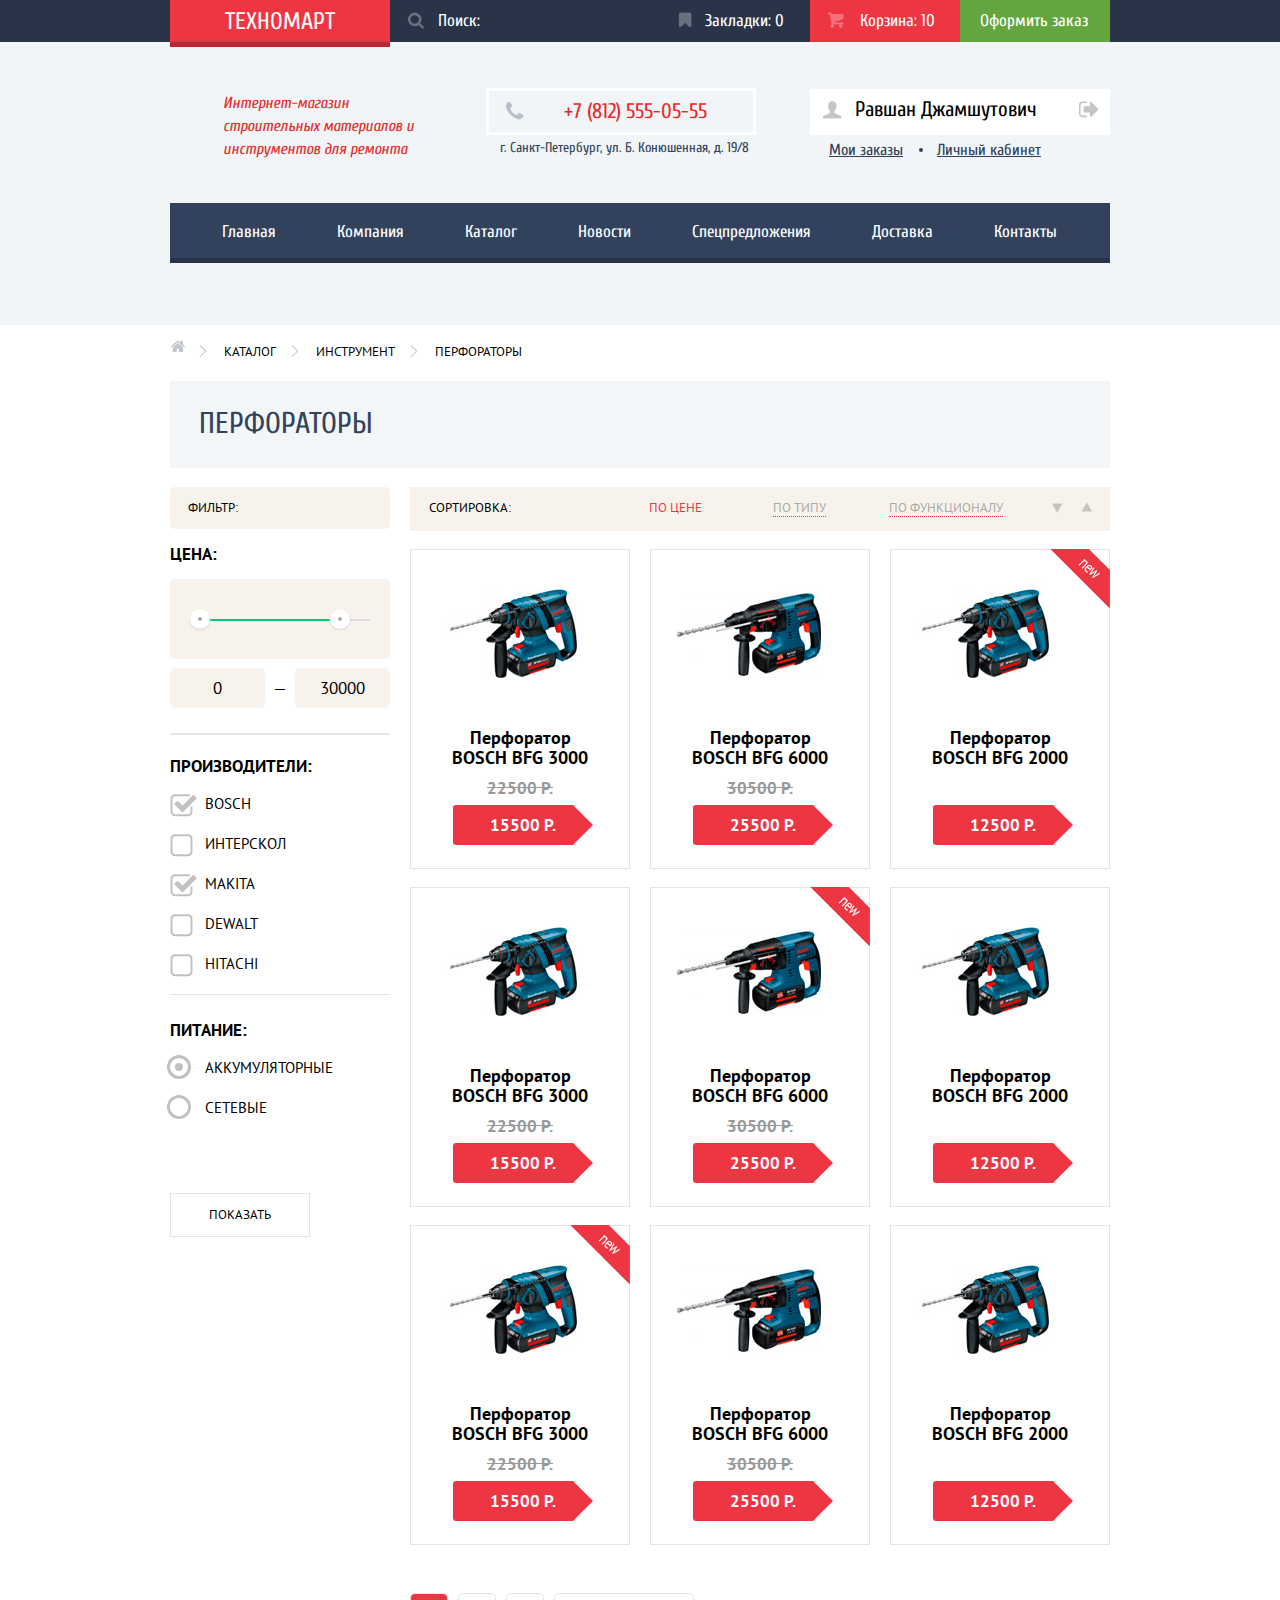
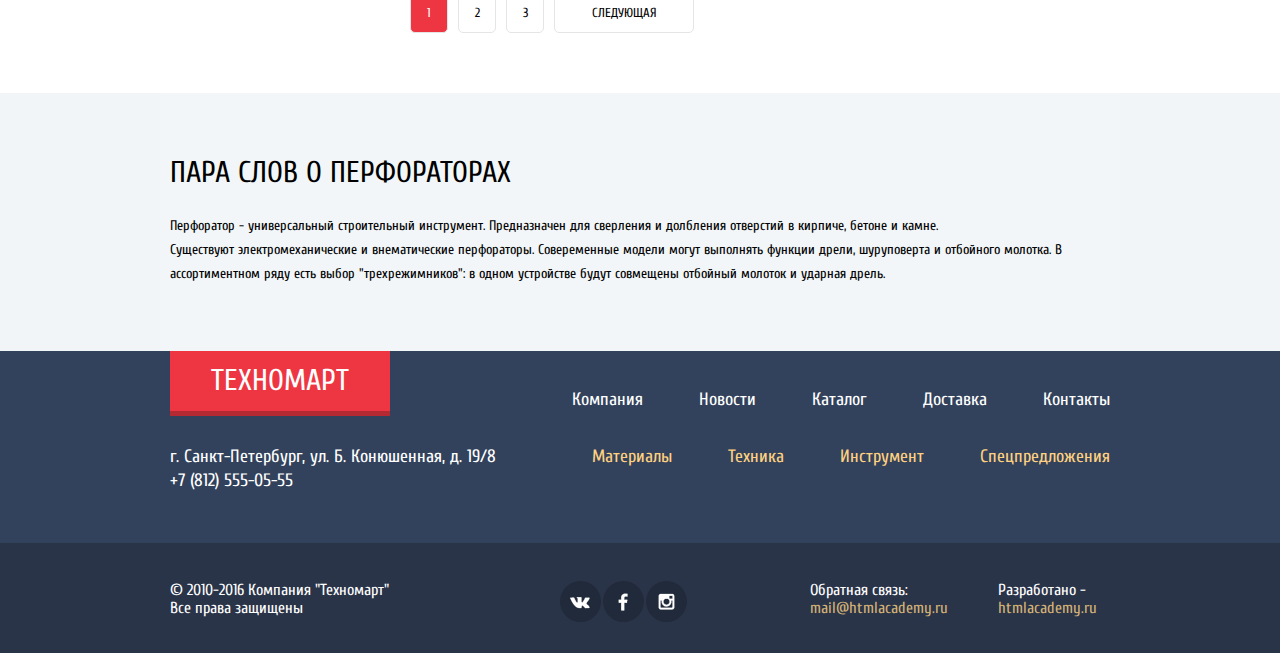
==== commit 74025f55: "Выпадание" ====
--- a/catalog.html
+++ b/catalog.html
@@ -4,9 +4,9 @@
     <head>
       <meta charset="utf-8">
       <title>Компания "Техномарт"</title>
-      <link href="https://fonts.googleapis.com/css?family=Cuprum:400,400i,700,700i|PT+Sans:400,400i,700,700i&amp;subset=cyrillic" rel="stylesheet">
+      <link href="https://fonts.googleapis.com/css?family=Cuprum:400,400i,700,700i%7CPT+Sans:400,400i,700,700i&amp;subset=cyrillic" rel="stylesheet">
       <link rel="stylesheet" href="css/normalize.css">
-      <link href="css/style.min.css" rel="stylesheet">
+      <link href="css/style.css" rel="stylesheet">
     </head>
 
     <body>
@@ -20,7 +20,6 @@
               <form class="search" action="echo/htmlacademy.ru" method="get">
                 <input type="search" name="search" id="search" placeholder="Поиск:">
                 <label for="search" class="search-label"></label>
-                <input type="submit">
               </form>
               <a href="#" class="bookmarks">Закладки: 0</a>
               <a href="#" class="cart full-cart">Корзина: 10</a>
--- a/css/style.css
+++ b/css/style.css
@@ -0,0 +1,2016 @@
+body {
+  min-width: 960px;
+  margin: 0;
+  padding: 0;
+  font-size: 14px;
+  line-height: 18px;
+  color: #ffffff;
+  font-weight: normal;
+  font-family: "Cuprum", "Arial", sans-serif;
+}
+
+.filter-block h2 {
+  font-size: 17px;
+  line-height: 30px;
+  font-family: "PTSans", "Arial", sans-serif;
+  font-weight: bold;
+}
+
+.clearfix {
+  content: "";
+  display: table;
+  clear: both;
+}
+
+.content {
+  margin-top: 57px;
+}
+
+.container {
+  width: 940px;
+  padding: 0 10px;
+  margin: 0 auto;
+}
+
+.main-header .header-background-top {
+  background-color: #293449;
+}
+
+.header-top {
+  min-height: 42px;
+}
+
+.header-top div, .header-top form {
+  float: left;
+}
+
+.header-top .logo-top {
+  display: block;
+  font-size: 24px;;
+  line-height: 24px;
+  width: 220px;
+  text-transform: uppercase;
+  background-color: #ee3643;
+  border-bottom: 5px solid #b52933;
+  padding-top: 10px;
+  padding-bottom: 8px;
+  cursor: pointer;
+  text-align: center;
+}
+
+.header-top .logo-top:hover {
+  background: #ca2c37;
+  border-bottom: 5px solid #9a212a;
+}
+
+.header-top .logo-top:active {
+  background: #ba2732;
+  border-color: #8e1e26;
+}
+
+.header-top input {
+  background: #293449;
+  font-size: 17px;
+  line-height: 18px;
+  padding-top: 12px;
+  padding-bottom: 10px;
+  padding-left: 48px;
+  width: 270px;
+  position: relative;
+  border: none;
+}
+
+.search {
+  position: relative;
+}
+
+.header-top .search-label {
+  background: url("../img/sprite.png") -15px -1169px no-repeat;
+  opacity: 0.3;
+  position: absolute;
+  width: 17px;
+  height: 17px;
+  z-index: 1;
+  left: 17px;
+  top: 12px;
+}
+
+.header-top input:hover {
+  background: #212a3a;
+  opacity: 1;
+}
+
+.header-top .search-label:hover {
+  background: #212a3a url("../img/sprite.png") -15px -1169px no-repeat;
+  opacity: 1;
+  position: absolute;
+  width: 17px;
+  height: 17px;
+  z-index: 1;
+  left: 17px;
+  top: 12px;
+}
+
+.header-top input:focus {
+  background: #ffffff;
+  color: #000000;
+}
+
+.header-top input:focus {
+  color: #000000;
+  border: none;
+  outline: none;
+  background: #ffffff;
+}
+
+input:focus+.search-label {
+  background: url("../img/sprite.png") -15px -1216px no-repeat;
+  position: absolute;
+  width: 17px;
+  height: 17px;
+  z-index: 1;
+  left: 17px;
+  top: 12px;
+  opacity: 1;
+}
+
+.header-top input::-webkit-input-placeholder {
+  font-size: 17px;
+  line-height: 17px;
+  font-family: "Cuprum", "Arial", sans-serif;
+  color: rgba(255, 255, 255, 1);
+}
+
+.search input[type="submit"] {
+  display: none;
+}
+
+.header-top a {
+  float: left;
+  color: #ffffff;
+  padding-top: 12px;
+  padding-bottom: 12px;
+  font-size: 17px;
+  line-height: 18px;
+  text-decoration: none;
+  position: relative;
+}
+
+.header-top a:not(:last-child)::before {
+  position: absolute;
+  content: "";
+  width: 17px;
+  height: 16px;
+  background: url("../img/sprite.png") no-repeat;
+  top: 12px;
+  left: 18px;
+  opacity: 0.3;
+}
+
+.header-top a.bookmarks::before {
+  background-position: -15px -61px;
+}
+
+.header-top a.bookmarks:hover::before {
+  opacity: 1;
+}
+
+.header-top a.bookmarks:active {
+  opacity: 0.3;
+  background: #161d29;
+}
+
+.header-top a.cart::before {
+  background-position: -15px -15px;
+  left: 17px;
+}
+
+.header-top a.cart:hover::before {
+  opacity: 1;
+}
+
+.header-top a.cart:active {
+  opacity: 0.3;
+  background: #161d29;
+}
+
+.header-top .full-cart {
+  background: #ee3643;
+}
+
+.header-top .bookmarks {
+  padding-left: 45px;
+  width: 150px;
+  box-sizing: border-box;
+}
+
+.header-top .cart {
+  width: 150px;
+  box-sizing: border-box;
+  padding-left: 50px;
+}
+
+.header-top .order {
+  float: right;
+  background: #63a63e;
+  padding-left: 20px;
+  width: 130px;
+}
+
+.header-top .order:hover {
+  background: #5fbb2d;
+}
+
+.header-top .order:active {
+  background: #518534;
+  color: #a4bf94;
+}
+
+.main-header .header-background-bottom, .content .services-background, .about-product-background {
+  background-color: #f1f5f7;
+}
+
+.header-middle {
+  font-size: 16px;
+  padding-top: 45px;
+  padding-bottom: 38px;
+}
+
+.header-middle .promo {
+  float: left;
+  width: 300px;
+  margin-right: 20px;
+}
+
+.header-middle .contacts {
+  float: left;
+  width: 270px;
+}
+
+.header-middle .user-block {
+  float: right;
+  width: 274px;
+}
+
+.promo p {
+  margin: 0;
+  font-style: italic;
+  font-size: 16px;
+  line-height: 23px;
+  color: #e9292a;
+  width: 200px;
+  margin-left: 53px;
+}
+
+.contacts .phone {
+  font-size: 21px;
+  line-height: 21px;
+  border: 3px solid #ffffff;
+  width: 270px;
+  margin: -4px;
+  padding: 10px 0;
+  padding-left: 75px;
+  box-sizing: border-box;
+  position: relative;
+  color: #e9292a;
+}
+
+.contacts .phone::before {
+  content: "";
+  width: 19px;
+  height: 19px;
+  position: absolute;
+  background: url("../img/sprite.png") no-repeat;
+  background-position: -15px -906px;
+  top: 10px;
+  left: 16px;
+}
+
+.contacts .adress {
+  font-size: 14px;
+  line-height: 24px;
+  color: #32425c;
+  padding-left: 10px;
+  margin-top: 5px;
+}
+
+.header-middle .user-block {
+  font-size: 0;
+  margin-left: 76px;
+  margin-right: 0;
+  vertical-align: top;
+  margin-top: -3px;
+}
+
+.header-middle .user-block-personal {
+  width: 300px;
+  margin-left: 50px;
+}
+
+.user-btn {
+  display: inline-block;
+  vertical-align: top;
+  background-color: #ffffff;
+  margin-right: 0;
+  color: #000000;
+  font-size: 21px;
+  line-height: 21px;
+  text-decoration: none;
+  padding-top: 9px;
+  padding-bottom: 11px;
+  font-family: "Cuprum", "Arial", sans-serif;
+}
+
+.login {
+  position: relative;
+  padding-left: 41px;
+  padding-right: 24px;
+  margin-right: 10px;
+}
+
+.login::before {
+  content: "";
+  width: 20px;
+  height: 20px;
+  background: url("../img/sprite.png") no-repeat;
+  position: absolute;
+  left: 8px;
+  background-position: -15px -764px
+}
+
+.login:hover::before {
+  background: url("../img/sprite.png") no-repeat -15px -200px;
+}
+
+.login:hover {
+  color: #ee6443;
+}
+
+.login:active {
+  color: #b2b2b2;
+}
+
+.login:active::before {
+  background: url("../img/sprite.png") no-repeat;
+  background-position: -15px -764px;
+}
+
+.registration {
+  padding-left: 25px;
+  padding-right: 24px;
+  margin-right: 0px;
+}
+
+.registration:hover {
+  color: #ee6443;
+}
+
+.registration:active {
+  color: #b2b2b2;
+}
+
+.user-field {
+  background: #ffffff;
+  padding: 10px 0;
+  position: relative;
+  margin-bottom: 6px;
+}
+
+.user-name {
+  font-size: 21px;
+  line-height: 21px;
+  color: #000000;
+  text-decoration: none;
+  padding-left: 45px;
+}
+.user-name:active {
+  color: rgba(0, 0, 0, 0.3);
+}
+
+.user-icon, .user-log-out {
+  font-size: 0;
+}
+
+.user-icon::before, .user-log-out::after {
+  content:"";
+  position: absolute;
+  width: 21px;
+  height: 20px;
+  background: url("../img/sprite.png") no-repeat;
+  top: 12px;
+  left: 12px;
+  cursor: pointer;
+}
+
+.user-icon::before, .user-icon:active::before {
+  background-position: -15px -1486px;
+}
+
+.user-icon:hover::before {
+  background-position: -15px -287px;
+}
+
+.user-icon:active::before {
+  background-position: -15px -1486px;
+}
+
+.user-log-out::after {
+  background: url("../img/sprite.png") -15px -1576px no-repeat;
+  left: 268px;
+}
+
+.user-log-out:hover::after {
+  background: url("../img/sprite.png") -15px -1670px no-repeat;
+}
+
+.user-log-out:active::after {
+  background: url("../img/sprite.png") -15px -1623px no-repeat;
+}
+
+
+.user-block-services {
+  font-size: 16px;
+  line-height: 18px;
+  color: #32425c;
+  margin-left: 19px;
+  margin-right: 15px;
+  position: relative;
+  padding-top: 11px;
+}
+
+.user-block-services:hover {
+  color: #ee434f;
+}
+
+.user-block-services:active {
+  color: #b7bfc8;
+}
+
+.user-block-services:nth-child(2)::after {
+  content: "";
+  position: absolute;
+  width: 4px;
+  height: 4px;
+  border-radius: 50%;
+  background: #32425c;
+  top: 18px;
+  left: 90px;
+}
+
+.main-navigation {
+  clear: both;
+  padding-top: 1px;
+  font-size: 0;
+  padding-bottom: 62px;
+}
+
+.main-navigation ul {
+  font-size: 0;
+  margin: 0;
+  padding: 0;
+  list-style: none;
+  background-color: #32425c;
+  border-bottom: 5px solid #293449;
+}
+
+.main-navigation li {
+  display: inline-block;
+  vertical-align: top;
+}
+
+.main-navigation a {
+  display: block;
+  font-size: 17px;
+  line-height: 17px;
+  color: #ffffff;
+  text-decoration: none;
+  padding-top: 20px;
+  padding-bottom: 18px;
+  padding-right: 31px;
+  padding-left: 30px;
+}
+
+.main-navigation li:first-child a {
+  padding-left: 52px;
+}
+
+.main-navigation li:last-child a {
+  padding-right: 52px;
+}
+
+.main-navigation a:hover {
+  background: #293449;
+}
+
+.main-navigation a:active {
+  color: #8e939c;
+}
+
+.catalog {
+  margin-bottom: 33px;
+}
+
+.catalog-item {
+  position: relative;
+  float: left;
+  margin-bottom: 20px;
+  width: 300px;
+  margin-right: 20px;
+  min-height: 123px;
+}
+
+.catalog-item::before {
+  content: "";
+  position: absolute;
+  width: 85px;
+  height: 80px;
+  background: url("../img/sprite.png") no-repeat;
+}
+
+.materials::before {
+  background-position: -15px -811px;
+  top: 30px;
+  left: 212px;
+}
+
+.tools::before {
+  background-position: -15px -1355px;
+  top: 32px;
+  left: 197px;
+}
+
+.machine::before {
+  background-position: -15px -1263px;
+  top: 32px;
+  left: 192px;
+}
+
+.sales::before {
+  background-position: -15px -1067px;
+  top: 27px;
+  left: 197px;
+}
+
+.delivery::before {
+  background-position: -15px -494px;
+  top: 32px;
+  left: 192px;
+}
+
+.materials::after {
+  content:"";
+  width: 60px;
+  height: 60px;
+  background: url("../img/new flag.png") no-repeat;
+  position: absolute;
+  top: 0px;
+  left: 240px;
+}
+
+.catalog-item h2 {
+  margin: 0;
+  font-size: 24px;
+  line-height: 30px;
+  font-weight: bold;
+  padding-left: 23px;
+  padding-top: 20px;
+  margin-bottom: 11px;
+}
+
+.catalog-btn {
+  display: inline-block;
+  vertical-align: top;
+  font-size: 14px;
+  line-height: 18px;
+  padding: 12px 0px;
+  width: 135px;
+  text-align: center;
+  background-color: rgba(0, 0, 0, 0.1);
+  color: #ffffff;
+  border-radius: 2px;
+  margin-left: 24px;
+  text-decoration: none;
+  text-transform: uppercase;
+}
+
+.catalog-btn:hover {
+  background-color: rgba(0, 0, 0, 0.2);
+}
+
+.catalog-btn:active {
+  background-color: rgba(0, 0, 0, 0.3);
+}
+
+.catalog-item:nth-child(n+3) {
+  margin-right: 0;
+}
+
+.catalog .materials {
+  background-color: #f6b22d;
+}
+
+.catalog .tools {
+  background-color: #4aafde;
+}
+
+.catalog .machine {
+  background-color: #cc79d1;
+}
+
+.catalog .sales {
+  background-color: #85d179;
+}
+
+.catalog .delivery {
+  background-color: #f6b22d;
+}
+
+.catalog-slider {
+  width: 621px;
+  height: 267px;
+  float: left;
+  position: relative;
+}
+
+.catalog-item:nth-child(n+4) {
+  float: right;
+}
+
+.catalog-slider-item {
+  position: relative;
+}
+
+.catalog-slider-item h2 {
+  margin: 0;
+  font-size: 36px;
+  line-height: 36px;
+  font-weight: bold;
+  position: absolute;
+  top: 22px;
+  left: 25px;
+  text-transform: uppercase;
+}
+
+.catalog-slider-item p {
+  margin: 0;
+  font-family: "PT Sans", "Arial", sans-serif;
+  font-size: 18px;
+  line-height: 24px;
+  position: absolute;
+  top: 59px;
+  left: 25px;
+}
+
+.catalog-slider-item img {
+  width: 620px;
+  height: 266px;
+}
+
+.slider-btn {
+  position: absolute;
+  width: 22px;
+  height: 42px;
+  background: url("../img/sprite.png") no-repeat;
+  border: none;
+}
+
+.slider-btn-left {
+  left: 27px;
+  top: 112px;
+  background-position: -15px -955px;
+  transform: rotate(180deg);
+}
+
+.slider-btn-right {
+  right: 21px;
+  top: 112px;
+  background-position: -15px -955px;
+}
+
+.catalog-slider .btn {
+  position: absolute;
+  left: 27px;
+  bottom: 25px;
+  padding: 11px 47px;
+}
+
+.btn {
+  display: inline-block;
+  vertical-align: top;
+  padding: 11px 45px;
+  background: #ee3643;
+  border-radius: 3px;
+  color: #ffffff;
+  text-transform: uppercase;
+  text-decoration: none;
+}
+
+.btn:hover {
+  background-color: #ca2c37;
+}
+
+.btn:active {
+  background-color: #ba2732;
+}
+
+.slider-toggle {
+  position: absolute;
+  top: 220px;
+  left: 315px;
+  width: 6px;
+  height: 6px;
+  border-radius: 50%;
+  background: #ffffff;
+  border: 2px solid #ffffff;
+}
+
+.toggle-active {
+  background: red;
+  left: 295px;
+}
+
+.product-and-makers-title {
+  margin-bottom: 20px;
+  background: #f7f3ec;
+}
+
+.product-and-makers-title h2 {
+  float: left;
+  width: 373px;
+  margin: 0;
+  margin-top: 25px;
+  margin-bottom: 30px;
+  margin-right: 264px;
+  font-size: 30px;
+  line-height: 30px;
+  color: #32425c;
+  text-transform: uppercase;
+  padding-left: 25px;
+  font-weight: normal;
+  padding-top: 5px;
+}
+
+.product-and-makers-title .btn {
+  float: right;
+  margin-top: 23px;
+  font-size: 14px;
+  box-sizing: border-box;
+  margin-right: 22px;
+  padding-left: 55px;
+  padding-right: 55px;
+}
+
+.product-and-makers-title .btn-makers {
+  padding-left: 70px;
+  padding-right: 70px;
+}
+
+.product-and-makers-catalog {
+  min-height: 318px;
+  font-size: 0;
+
+}
+
+.product-and-makers-item, .product-and-makers-catalog>a {
+  display: inline-block;
+  vertical-align: top;
+  width: 218px;
+  margin-right: 20px;
+  margin-bottom: 18px;
+  font-size: 18px;
+  line-height: 20px;
+  text-align: center;
+}
+
+.product-and-makers-item {
+  min-height: 318px;
+  border: 1px solid #e5e5e5;
+  position: relative;
+}
+
+.product-and-makers-item:hover {
+  box-shadow: 0 10px 25px rgba(41, 52, 73, 0.5);
+}
+
+.product-and-makers-item:hover img {
+  display: none;;
+}
+
+.product-and-makers-item:hover .product-and-makers-btn {
+  display: block;
+  margin-top: 45px;
+  margin-left: 42px;
+
+}
+
+.product-and-makers-item:hover .buy, .product-and-makers-item:hover .in-bookmarks {
+  display: block;
+  width: 135px;
+  text-align: center;
+  text-decoration: none;
+  color: #ffffff;
+  padding-top: 14px;
+  padding-bottom: 14px;
+  font-size: 14px;
+  line-height: 14px;
+  text-transform: uppercase;
+  border-radius: 5px;
+  margin-bottom: 8px;
+}
+
+.product-and-makers-item:hover .buy {
+  background: #63a63e;
+  position: relative;
+  box-shadow: inset 0 -3px 0 0 #367315;
+}
+
+.product-and-makers-item:hover .buy:hover {
+  background: #5fbb2d;
+}
+
+.product-and-makers-item:hover .buy:active {
+  background: #518534;
+  box-shadow: none;
+}
+
+.product-and-makers-item:hover .buy::before {
+  content: "";
+  position: absolute;
+  width: 17px;
+  height: 17px;
+  background: url("../img/sprite.png") no-repeat;
+  top: 12px;
+  left: 13px;
+  background-position: -15px -15px;
+  opacity: 0.3;
+}
+
+.product-and-makers-item:hover .buy:hover::before {
+  opacity: 1;
+}
+
+.product-and-makers-item:hover .in-bookmarks {
+  width: 129px;
+  margin-bottom: 47px;
+  border: 3px solid #63a63e;
+  padding-top: 11px;
+  padding-bottom: 11px;
+  color: #32425c;
+}
+
+.product-and-makers-item:hover .in-bookmarks:hover {
+  border-color: #32425c;
+}
+
+.product-and-makers-item:hover .in-bookmarks:active {
+  opacity: 0.3;
+}
+
+.product-and-makers-item:last-child {
+  margin-right: 0;
+}
+
+.new-product:before {
+  content: "";
+  width: 60px;
+  height: 60px;
+  background: url("../img/new flag.png") no-repeat;
+  position: absolute;
+  top: -1px;
+  left: 159px;
+}
+
+.product-and-makers-item h3 {
+  margin: 0;
+  margin-top: 13px;
+  font-size: 18px;
+  line-height: 20px;
+  font-family: "PT Sans", "Arial", san-serif;
+  font-weight: bold;
+  color: #000000;
+  text-align: center;
+  width: 160px;
+  padding-left: 29px;
+  margin-bottom: 10px;
+}
+
+.product-and-makers-item img {
+  width: 218px;
+  height: 160px;
+}
+
+.product-and-makers-item h3+.new-price {
+  margin-top: 37px;
+}
+
+.last-price, .new-price {
+  display: block;
+  text-align: center;
+  text-transform: uppercase;
+  font-family: "PT Sans", "Arial", sans-serif;
+  font-size: 17px;
+  line-height: 20px;
+  font-weight: bold;
+}
+
+.last-price {
+  text-decoration: line-through;
+  color: #999999;
+  min-height: 20px;
+}
+
+.new-price {
+  background-color: #ee3643;
+  padding: 10px 30px;
+  width: 80px;
+  margin: 7px 42px;
+  border-radius: 3px;
+  position: relative;
+}
+
+.new-price::after {
+  content: "";
+  position: absolute;
+  top: 0;
+  right: -20px;
+  width: 0;
+  height: 0;
+  border: 20px solid white;
+  border-left-color: #ee3643;
+}
+
+.product-and-makers-image img {
+  width: 218px;
+  height: 143px;
+}
+
+.product-and-makers-image:hover {
+  box-shadow: 0 10px 25px rgba(41, 52, 73, 0.5);
+}
+
+.product-and-makers-image:active {
+  opacity: 0.3;
+}
+
+.product-and-makers-catalog>a {
+  height: 145px;
+  border: 1px solid #e7e7e7;
+}
+
+.product-and-makers-catalog>a:nth-child(4n) {
+  margin-right: 0;
+}
+
+.product-and-makers-image {
+  text-align: center;
+  width: 220px;
+  height: 145px;
+}
+
+.services {
+  margin-top: 65px;
+  padding-top: 37px;
+  padding-bottom: 63px;
+}
+
+.services h2 {
+  margin-bottom: 25px;
+  font-size: 30px;
+  line-height: 30px;
+  font-weight: normal;
+  text-transform: uppercase;
+  color: #000000;
+}
+
+.services p {
+  margin: 0;
+  width: 400px;
+  margin-bottom: 69px;
+  font-family: "PT Sans", "Arial", sans-serif;
+  font-size: 13px;
+  line-height: 24px;
+  color: #000000;
+}
+
+.services-slider-links {
+  width: 240px;
+  height: 182px;
+  float: left;
+  margin-right: 80px;
+}
+
+.services-slider-link {
+  display: block;
+  padding: 20px 22px 22px;
+  background: #32425c;
+  border-bottom: 1px solid #293449;
+  border-top: 1px solid #405069;
+  color: #ffffff;
+  text-decoration: none;
+  font-size: 22px;
+}
+
+.services-slider-link:hover {
+  background-color: #293449;
+}
+
+.services-slider-links .services-slider-active {
+  border: none;
+  background: #ffffff;
+  color: #32425c;
+  padding: 21px 22px 23px;
+  font-weight: bold;
+}
+
+.services-slider-item {
+  float: right;
+  width: 300px;
+  position: relative;
+}
+
+.services-slider div::before {
+  position: absolute;
+  content: "";
+}
+
+.services-slider .slider-delivery::before {
+  width: 470px;
+  height: 263px;
+  background: url("../img/delivery.png") no-repeat;
+  top: 25px;
+  left: 150px;
+}
+
+.services-slider .slider-guarantee::before {
+  width: 400px;
+  height: 282px;
+  top: 5px;
+  left: 240px;
+  background: url("../img/guarantee.png") no-repeat;;
+}
+
+.services-slider .slider-credit::before {
+  width: 465px;
+  height: 287px;
+  top: 5px;
+  left: 185px;
+  background: url("../img/credit.png") no-repeat;;
+}
+
+.services-slider-item h2 {
+  color: #32425c;
+  margin-top: 0;
+  font-size: 36px;
+  line-height: 36px;
+}
+
+.slider-delivery p {
+  width: 276px;
+}
+
+.slider-guarantee p {
+  width: 374px;
+}
+
+.slider-credit p {
+  width: 280px;
+}
+
+.about-company {
+  padding-top: 76px;
+  padding-bottom: 71px;
+}
+
+.left-column {
+  float: left;
+  width: 540px;
+  margin-right: 100px;
+}
+
+.right-column {
+  float: right;
+  width: 300px;
+  margin-bottom: 15px;
+}
+
+.catalog-content .right-column {
+  margin-bottom: 0;
+}
+
+.left-column h2 {
+  margin: 0;
+  text-transform: uppercase;
+  font-size: 30px;
+  line-height: 30px;
+  color: #000000;
+  font-weight: normal;
+  margin-bottom: 25px;
+}
+
+.left-column p {
+  font-family: "PT Sans", "Arial", sans-serif;
+  font-size: 13px;
+  line-height: 24px;
+  color: #000000;
+  margin-bottom: 23px;
+}
+
+.left-column .second-p {
+  width: 390px;
+}
+
+.dashed-list {
+  list-style: none;
+  margin: 0;
+  padding: 0;
+  margin-left: 36px;
+  position: relative;
+  margin-bottom: 20px;
+}
+
+.dashed-list li {
+  font-size: 18px;
+  font-weight: normal;
+  padding-bottom: 21px;
+  font-weight: normal;
+  color: #000000;
+  position: relative;
+}
+
+.dashed-list li::before {
+  content: "";
+  width: 25px;
+  height: 2px;
+  background: #fb565a;
+  position: absolute;
+  left: -36px;
+  top: 7px;
+}
+
+.left-column .btn {
+  padding: 11px 40px;
+}
+
+.right-column h2 {
+  margin: 0;
+  text-transform: uppercase;
+  font-size: 30px;
+  line-height: 30px;
+  color: #000000;
+  font-weight: normal;
+  margin-bottom: 25px;
+}
+
+.right-column p {
+  font-family: "PT Sans", "Arial", sans-serif;
+  font-size: 13px;
+  line-height: 24px;
+  color: #000000;
+  margin-bottom: 30px;
+  width: 180px;
+}
+
+.map img {
+  margin-bottom: 37px;
+  width: 300px;
+  height: 158px;
+}
+
+.right-column .btn {
+  padding-right: 60px;
+  padding-left: 60px;
+}
+
+.main-footer .footer-background-top {
+  background: #32425c;
+}
+
+.footer-top {
+  font-size: 0;
+}
+
+.footer-top .logo, .footer-middle p {
+  float: left;
+  width: 370px;
+  margin-right: 10px;
+}
+
+.footer-top .logo-bottom {
+  display: inline-block;
+  vertical-align: top;
+  font-size: 30px;
+  line-height: 30px;
+  text-transform: uppercase;
+  background-color: #ee3643;
+  padding: 15px 41px;
+  border-bottom: 5px solid #b52933;
+  margin-bottom: 29px;
+  text-decoration: none;
+  color: #ffffff;
+}
+
+.footer-top nav, .footer-middle nav {
+  float: right;
+  width: 560px;
+}
+
+.footer-top-menu {
+  margin: 0;
+  padding: 0;
+  list-style: none;
+  font-size: 0;
+  text-align: right;
+}
+
+.footer-top-menu li {
+  display: inline-block;
+  vertical-align: top;
+  margin-right: 56px;
+}
+
+.footer-top-menu a {
+  display: block;
+  text-decoration: none;
+  color: #ffffff;
+  padding-top: 37px;
+  padding-bottom: 10px;
+  font-size: 18px;
+  line-height: 24px;
+}
+
+.footer-top-menu a:hover {
+  text-decoration: underline;
+}
+
+.footer-top-menu a:active {
+  opacity: 0.3;
+}
+
+.footer-top-menu li:last-child {
+  margin-right: 0;
+}
+
+.footer-middle p {
+  margin: 0;
+  padding: 0;
+  margin-top: 0;
+  font-size: 18px;
+  line-height: 24px;
+  margin-bottom: 50px;
+  width: 380px;
+}
+
+.footer-middle-menu {
+  margin: 0;
+  padding: 0;
+  list-style: none;
+  text-align: right;
+  font-size: 0;
+}
+
+.footer-middle-menu li {
+  display: inline-block;
+  vertical-align: top;
+  margin-right: 56px;
+}
+
+.footer-middle-menu a {
+  display: block;
+  text-decoration: none;
+  color: #ffd180;
+  font-size: 18px;
+  line-height: 24px;
+
+}
+
+.footer-middle-menu a:hover {
+  text-decoration: underline;
+}
+
+.footer-middle-menu a:active {
+   opacity: 0.3;
+}
+
+.footer-middle-menu li:last-child {
+  margin-right: 0;
+}
+
+.main-footer .footer-background-bottom {
+  background: #293449;
+}
+
+.footer-bottom {
+  padding-top: 38px;
+  padding-bottom: 31px;
+}
+
+.footer-copyright {
+  float: left;
+  margin-right: 160px;
+  width: 230px;
+  font-size: 16px;
+  line-height: 18px;
+}
+
+.footer-social {
+  float: left;
+  width: 160px;
+  margin-right: 90px;
+  font-size: 0;
+}
+
+.btn-social {
+  display: inline-block;
+  width: 41px;
+  height: 41px;
+  background: #212a3a url("../img/sprite.png") no-repeat;
+  margin-right: 2px;
+  font-size: 0;
+  vertical-align: top;
+  border-radius: 50%;
+}
+
+.btn-social:hover {
+  background-color: #ee3643;
+}
+
+.btn-social:last-child {
+  margin-right: 0;
+}
+
+.social-vk {
+  background-position: -5px -1518px;
+}
+
+.social-fb {
+  background-position: 0px -615px;
+}
+
+.social-inst {
+  background-position: -3px -705px;
+}
+
+.footer-feedback {
+  float: left;
+  width: 140px;
+  margin-right: 20px;
+  font-size: 16px;
+  line-height: 18px;
+}
+
+.footer-feedback .email {
+  color: #d4b275;
+  text-decoration: none;
+}
+
+.footer-develop {
+  float: right;
+  width: 112px;
+  padding-left: 28px;
+  font-size: 16px;
+  line-height: 18px;
+}
+
+.footer-develop a {
+  color: #d4b275;
+  text-decoration: none;
+}
+
+.footer-feedback .email:hover, .footer-develop a:hover {
+  text-decoration: underline;
+}
+
+.footer-feedback .email:active, .footer-develop a:active {
+  color: #ee3643
+}
+
+.breadcrumbs {
+  font-size: 0;
+}
+
+.breadcrumbs a {
+  display: inline-block;
+  vertical-align: top;
+  padding-top: 18px;
+  padding-bottom: 20px;
+  font-family: "PT Sans", "Arial", sans-serif;
+  font-size: 13px;
+  line-height: 18px;
+  color: #000000;
+  text-decoration: none;
+  text-transform: uppercase;
+  padding-right: 40px;
+  position: relative;
+}
+
+.breadcrumbs a:first-child {
+  padding-right: 54px;
+}
+
+.breadcrumbs a:not(:first-child)::before {
+  content: "";
+  width: 8px;
+  height: 12px;
+  position: absolute;
+  background: url("../img/sprite.png") -15px -1025px no-repeat;
+  top: 20px;
+  left: -25px;
+}
+
+.breadcrumbs .index {
+  font-size: 0;
+  position: relative;
+}
+
+.breadcrumbs .index::before {
+  content: "";
+  width: 16px;
+  height: 14px;
+  position: absolute;
+  top: 15px;
+  left: 0;
+  background: url("../img/sprite.png") no-repeat;
+  background-position: -15px -675px;
+}
+
+.inner-title {
+  margin: 0;
+  font-size: 30px;
+  line-height: 30px;
+  font-weight: normal;
+  padding-top: 28px;
+  padding-bottom: 29px;
+  padding-left: 29px;
+  background: #f2f6f8;
+  text-transform: uppercase;
+  margin-bottom: 19px;
+  color: #32425c;
+}
+
+.filter {
+  width: 220px;
+}
+
+.filter-title {
+  font-size: 13px;
+  line-height: 18px;
+  font-family: "PT Sans", "Arial", sans-serif;
+  color: #000000;
+  background: #f7f3ec;
+  text-transform: uppercase;
+  padding: 12px 0;
+  padding-left: 18px;
+  display: block;
+  border-radius: 5px;
+}
+
+.filter-price .price {
+  display: block;
+  font-size: 17px;
+  line-height: 30px;
+  font-family: "PT Sans", "Arial", sans-serif;
+  color: #000000;
+  text-transform: uppercase;
+  font-weight: bold;
+  padding: 10px 0;
+}
+
+.range-filter {
+  padding-bottom: 25px;
+  border-bottom: 2px solid #e5e5e5;
+  margin-bottom: 16px;
+}
+
+.range-controls {
+  position: relative;
+  height: 80px;
+  padding: 0 20px;
+  margin-bottom: 9px;
+  background-color: #f7f3ec;
+  border-radius: 5px;
+}
+
+.scale {
+  height: 2px;
+  background: #d7dcde;
+  position:  relative;
+  top: 40px;
+  box-sizing: border-box;
+}
+
+.scale-bar {
+  height: 2px;
+  background: #00ca74;
+  width: 150px;
+}
+
+.toggle {
+  position: absolute;
+  top: 30px;
+  left: 20px;
+  width: 4px;
+  height: 4px;
+  border: 8px solid white;
+  background: #ababab;
+  border-radius: 50%;
+  box-shadow: 0 1px 2px #d7d4ce;
+}
+
+.max-toggle {
+  left: 160px;
+}
+
+.price-controls {
+  font-size: 0px;
+}
+
+.price-controls input {
+  width: 95px;
+  border-radius: 5px;
+  background: #f7f3ec;
+  border: none;
+}
+
+.price-controls input, .price-controls span {
+  display: inline-block;
+  vertical-align: top;
+  font-size: 17px;
+  line-height: 18px;
+  text-align: center;
+  font-family: "PT Sans", "Arial", sans-serif;
+  color: #000000;
+  padding: 11px 0;
+}
+
+.price-controls span, .price-controls .max-price {
+  margin-left: 8px;
+}
+
+.filter-price+.filter-block {
+  border-bottom: 1px solid #e5e5e5;
+  margin-bottom: 20px;
+}
+
+
+.filter-block h2 {
+  margin: 0;
+  margin-bottom: 13px;
+  font-family: "PT Sans", "Arial", sans-serif;
+  font-size: 17px;
+  line-height: 30px;
+  color: #000000;
+  font-weight: bold;
+}
+
+.filter-block label {
+  display: block;
+  color: #000000;
+  margin-bottom: 20px;
+  position: relative;
+  cursor: pointer;
+  position: relative;
+  margin-left: 35px;
+  text-transform: uppercase;
+  font-size: 15px;
+  line-height: 20px;
+  font-family: "PT Sans", "Arial", sans-serif;
+}
+
+.checkbox label::before {
+  content: "";
+  position: absolute;
+  width: 27px;
+  height: 23px;
+  top: 0px;
+  left: -35px;
+  background: url("../img/sprite.png") -15px -388px no-repeat;
+}
+
+.checkbox label:hover::before {
+  background: url("../img/sprite.png") -15px -441px no-repeat;
+}
+
+.checkbox label:disabled::before {
+  opacity: 0.4;
+}
+
+.checkbox label:disabled {
+  opacity: 0.4;
+}
+
+input[type="checkbox"]:checked + label::before {
+  width: 27px;
+  height: 23px;
+  background: url("../img/sprite.png") no-repeat;
+  background-position: -15px -107px;
+}
+
+input[type="checkbox"]:checked + label:hover::before {
+  background: url("../img/sprite.png") -15px -335px no-repeat;
+}
+
+input[type="checkbox"]:checked + label:disabled::before {
+  opacity: 0.4;
+}
+
+.radio label::before {
+  content: "";
+  position: absolute;
+  top: 0;
+  left: -35px;
+  width: 8px;
+  height: 8px;
+  border-radius: 50%;
+  border: 5px solid #ffffff;
+  box-shadow: 0 0 0 3px #c1c1c1;
+}
+
+input[type="radio"]:checked + label::before {
+  background:  #c1c1c1;
+}
+
+input[type="radio"]:checked + label:hover::before {
+  background: #b5b5b5;
+}
+
+input[type="radio"]:checked + label:disabled::before {
+  opacity: 0.3;
+}
+
+.radio label:hover::before {
+  box-shadow: 0 0 0 3px #b5b5b5;
+}
+
+.radio label:disabled {
+  opacity: 0.3;
+}
+
+input[type="checkbox"], input[type="radio"] {
+  display: none;
+}
+
+.radio {
+  margin-bottom: 75px;
+}
+
+input[type="submit"] {
+  display: block;
+  width: 140px;
+  font-family: "PT Sans", "Arial", sans-serif;
+  font-size: 13px;
+  line-height: 18px;
+  color: #000000;
+  padding: 12px 0;
+  border: 1px solid #e5e5e5;
+  background: #ffffff;
+  cursor: pointer;
+  text-transform: uppercase;
+}
+
+.sort {
+  margin-bottom: 18px;
+  background: #f7f3ec;
+  padding-top: 12px;
+  padding-bottom: 10px;
+  padding-left: 19px;
+  text-transform: uppercase;
+  font-family: "PT Sans", "Arial", sans-serif;
+  font-size: 13px;
+  line-height: 18px;
+}
+
+.sort-title {
+  color: #000000;
+  padding-right: 135px;
+}
+
+.sort .sort-item {
+  color: #acaaa5;
+  text-decoration: none;
+  border-bottom: 1px dotted #ee3643;
+  margin-right: 60px;
+}
+
+.sort .sort-item:nth-child(2) {
+  margin-right: 68px;
+}
+
+.sort-item:hover {
+  color: #000000;
+  border-bottom: 1px solid #ee3643;
+}
+
+.sort-item:active {
+  color: #ee3643;
+  border: none;
+}
+.sort .sort-item:nth-child(4) {
+  margin-right: 35px;
+}
+
+.sort .sort-item-checked {
+  color: #ee3643;
+  text-decoration: none;
+  border: none;
+}
+
+.sort .min, .sort .max {
+  font-size: 0;
+  position: relative;
+  margin-right: 27px;
+}
+
+.sort .min {
+  margin-left: 10px;
+}
+
+.sort .min::before, .sort .max::before {
+  content: "";
+  position: absolute;
+  top: -10px;
+  width: 12px;
+  height: 11px;
+  background: url("../img/sprite.png") no-repeat;
+}
+
+.sort .min::before {
+  background-position: -15px -587px;
+  transform: rotate(180deg);
+}
+
+.sort .min:hover::before {
+  background-position: -15px -247px;
+}
+
+.sort .min:active::before {
+  background-position: -15px -1446px;
+}
+
+.sort .max::before {
+  background-position: -15px -587px;
+}
+
+.sort .max:hover::before {
+  background-position: -15px -247px;
+}
+
+.sort .max:active::before {
+  background-position: -15px -1446px;
+}
+
+.catalog-perforators {
+  width: 700px;
+  margin-bottom: 22px;
+}
+
+.filter-product {
+  width: 220px;
+  margin-right: 20px;
+}
+
+.paginator {
+  margin-bottom: 60px;
+  font-size: 0;
+  margin-top: 30px;
+}
+
+.paginator-page, .paginator-page-active {
+  display: inline-block;
+  vertical-align: center;
+  border: 1px solid #e5e5e5;
+  width: 36px;
+  padding: 10px 0;
+  text-align: center;
+  text-decoration: none;
+  color: #000000;
+  border-radius: 5px;
+  font-size: 13px;
+  line-height: 18px;
+  margin-right: 10px;
+}
+
+.paginator-page:hover {
+  border-color: #bdc6ca;
+}
+
+.paginator-page:active {
+  border-color: #ee3643;
+}
+
+.paginator-page-active {
+  background: #ee3643;
+  color: #ffffff;
+}
+
+.paginator .next {
+  width: 138px;
+  text-transform: uppercase;
+}
+
+.catalog-perforators .product-and-makers-item:nth-child(3n) {
+  margin-right: 0;
+}
+
+.product-and-makers {
+  font-size: 0;
+}
+
+.about-product {
+  padding-top: 65px;
+  padding-bottom: 65px;
+  background: #f2f6f8;
+  color: #000000;
+}
+
+.about-product h2 {
+  margin: 0;
+  margin-bottom: 26px;
+  font-size: 30px;
+  line-height: 30px;
+  text-transform: uppercase;
+  font-weight: normal;
+}
+
+.about-product p {
+  margin: 0;
+  font-size: 14px;
+  line-height: 24px;
+}
+
+.popup-write-us, .popup-cart {
+  width: 620px;
+  padding-top: 55px;
+  color: #000000;
+  background-color: #ffffff;
+  position: fixed;
+  top: 25%;
+  left: 50%;
+  margin-left: -310px;
+  box-shadow: 0 20px 40px rgba(0, 0, 0, 0.75);
+  border-top: 7px solid #ee3643;
+}
+
+.popup-close {
+  position: absolute;
+  top: 16px;
+  right: 9px;
+  width: 21px;
+  height: 21px;
+  font-size: 0;
+  border: 0;
+  cursor: pointer;
+  background: transparent;
+}
+
+.popup-close::before,
+.popup-close::after {
+  content: "";
+  position: absolute;
+  top: 8px;
+  left:-2px;
+  width: 27px;
+  height: 5px;
+  background: #ee3643;
+}
+
+.popup-close::before {
+  transform: rotate(-45deg);
+}
+
+.popup-close::after {
+  transform: rotate(45deg);
+}
+
+.write-us-fields {
+  padding: 0 80px;
+}
+
+.write-us label {
+  font-size: 18px;
+  line-height: 18px;
+  padding-top: 55px;
+}
+
+.write-us .form-left-column {
+  float: left;
+  width: 220px;
+  margin-right: 20px;
+}
+
+.write-us .form-right-column {
+  float: right;
+  width: 220px;
+}
+
+.write-us input[type="text"], .write-us textarea {
+  font-size: 13px;
+  line-height: 18px;
+  font-family: "PT Sans", "Arial", sans-serif;
+  width: 202px;
+  margin: 0;
+  margin-bottom: 20px;
+  padding: 9px 0;
+  padding-left: 14px;
+  border: 2px solid #d7dcde;
+  border-radius: 5px;
+  margin-top: 10px;
+}
+
+.write-us textarea {
+  width: 440px;
+  margin-bottom: 30px;
+  color: #b4b4b4;
+  height: 90px;
+}
+
+.write-us input[type="submit"] {
+  width: 460px;
+  text-align: center;
+  background: #ee3643;
+  color: #ffffff;
+  font-size: 14px;
+  line-height: 18px;
+  border-radius: 5px;
+}
+
+.popup-background {
+  background: #f1f1f1;
+  padding: 37px 0;
+  padding-left: 80px;
+  padding-right: 80px;
+}
+
+.popup-cart h2 {
+  margin: 0;
+  padding-left: 180px;
+  padding-bottom: 68px;
+  font-size: 30px;
+  line-height: 30px;
+  position: relative;
+}
+
+.popup-cart h2::before {
+  content: "";
+  width: 67px;
+  height: 67px;
+  position: absolute;
+  background: url("../img/cart-add.png") no-repeat;
+  left: 80px;
+  top: -15px;
+}
+
+.popup-cart .btn {
+  margin-right: 20px;
+ }
+
+.popup-cart .continue {
+  background: #ffffff;
+  color: #000000;
+}
+
+.popup-cart .continue:hover {
+  color: #ee3643;
+}
+
+.popup-map {
+  position: fixed;
+  top: 20%;
+  left: 50%;
+  margin-left: -470px;
+}
+
+.catalog-slider-item:nth-child(2), .product-and-makers-btn,
+.services-slider-item:nth-child(n+3), .popup-cart, .popup-write-us, .popup-map, .slider-credit {
+  display: none;
+}
+
+.popup-write-us-show {
+  display: block;
+  animation-name: stretching;
+  animation-duration: 0.6s;
+}
+
+.popup-cart-show {
+  display: block;
+  animation-name: stretching;
+  animation-duration: 0.6s;
+}
+
+.popup-map-show {
+  display: block;
+}
+
+@keyframes stretching {
+  0% {
+    transform: translateX(-1000px);
+  }
+  70% {
+    transform: translateX(20px);
+  }
+  90% {
+    transform: translateX(-10px);
+  }
+  100% {
+    transform: translateX(0);
+  }
+}
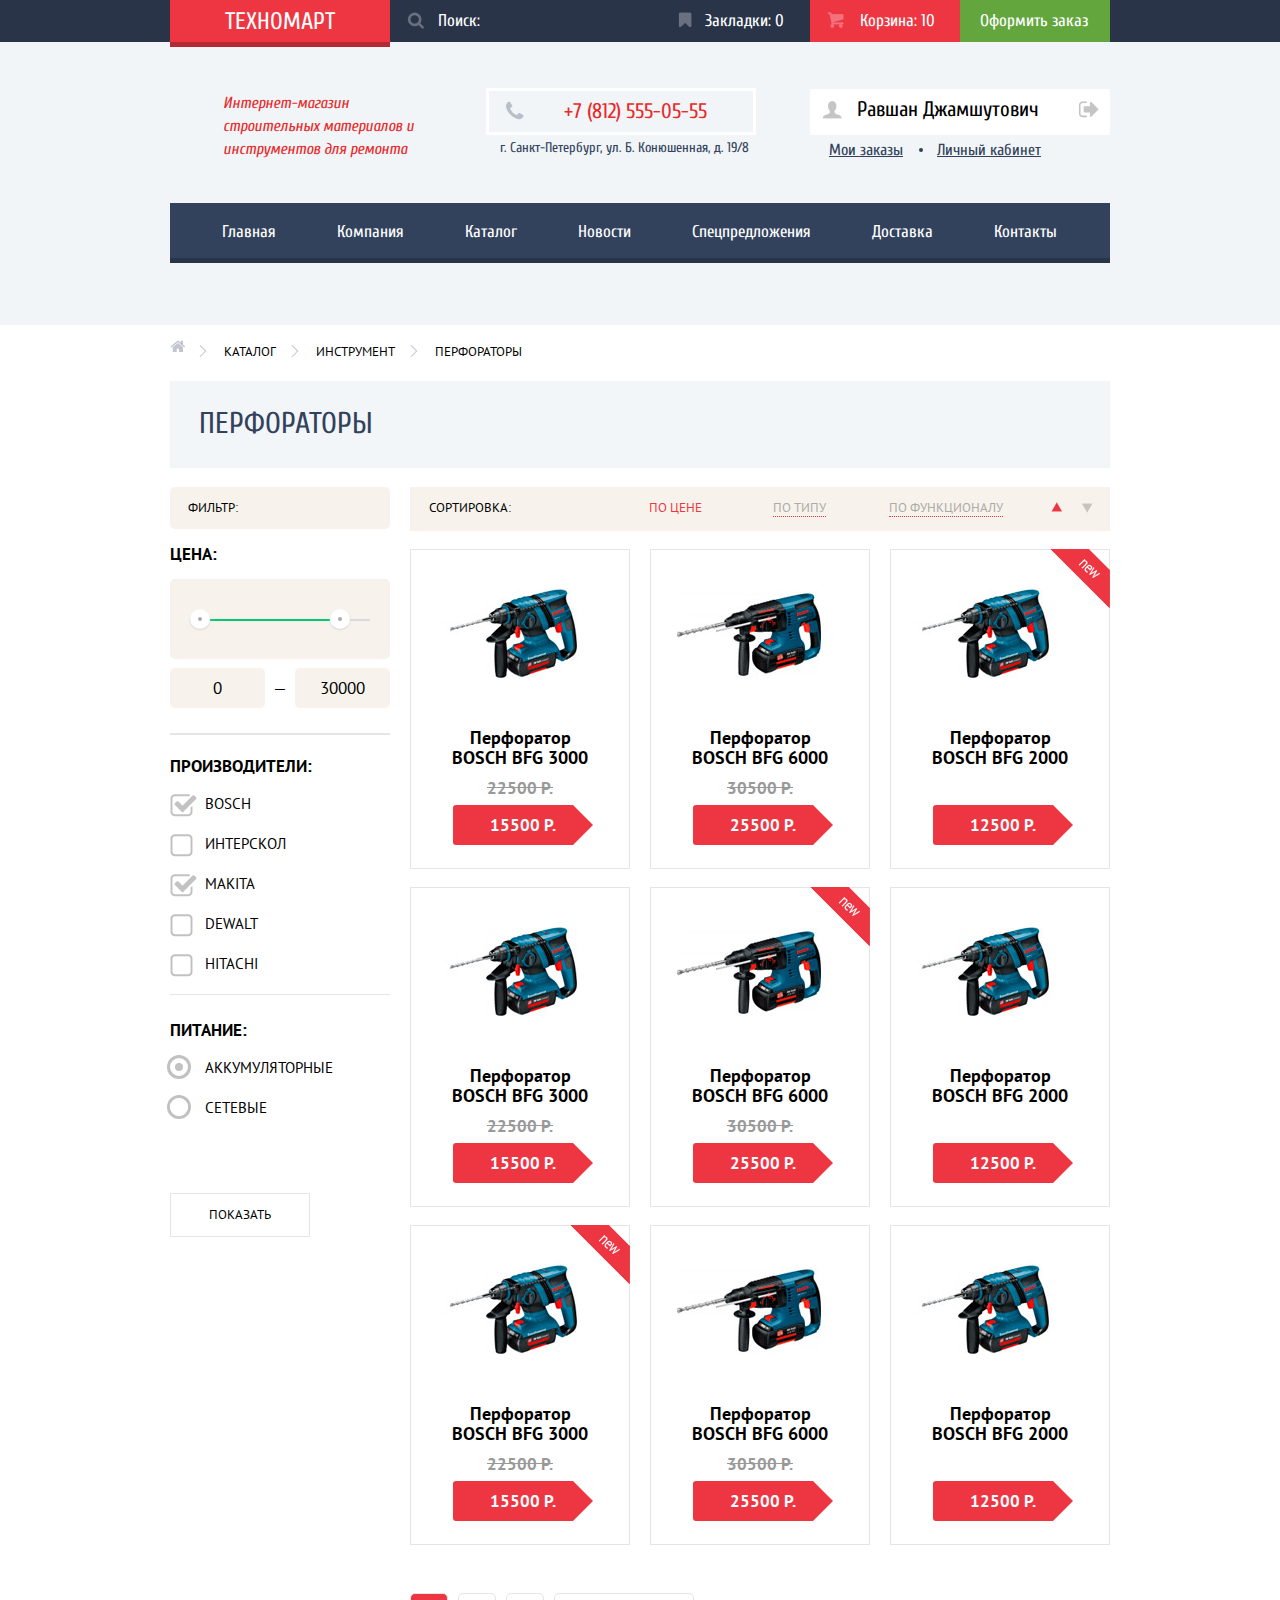
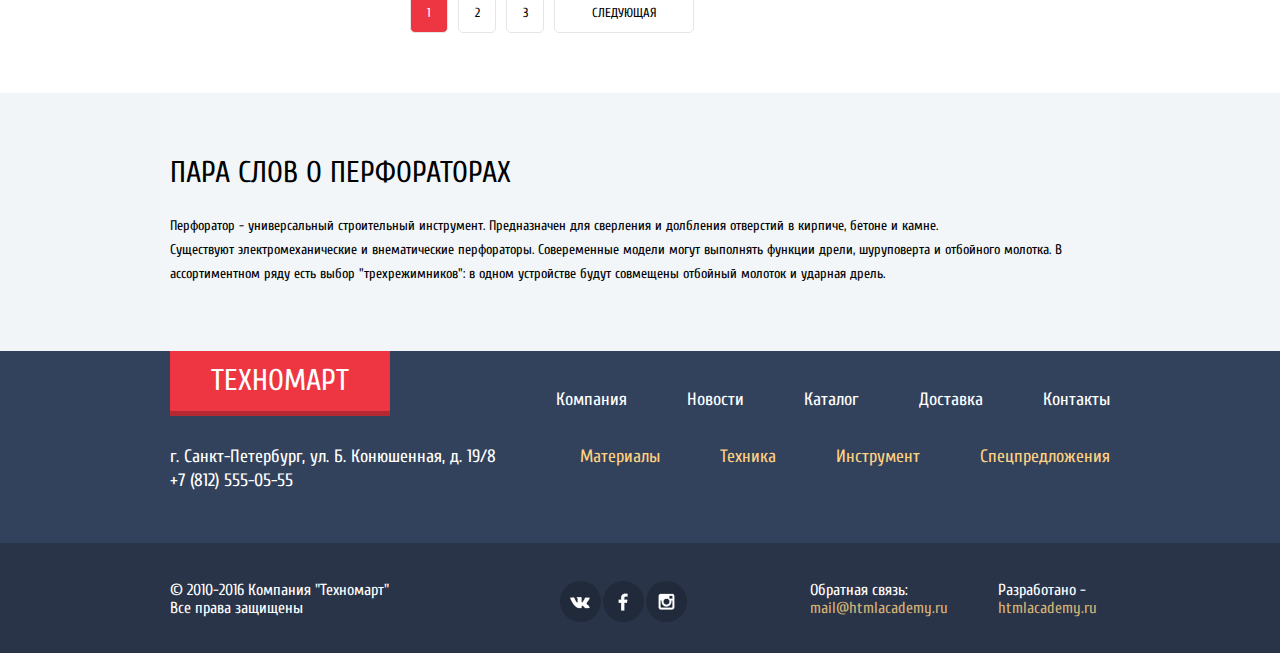
==== commit 12976baf: "Исправлены доп.критерии" ====
--- a/catalog.html
+++ b/catalog.html
@@ -6,7 +6,7 @@
       <title>Компания "Техномарт"</title>
       <link href="https://fonts.googleapis.com/css?family=Cuprum:400,400i,700,700i%7CPT+Sans:400,400i,700,700i&amp;subset=cyrillic" rel="stylesheet">
       <link rel="stylesheet" href="css/normalize.css">
-      <link href="css/style.css" rel="stylesheet">
+      <link href="css/style.min.css" rel="stylesheet">
     </head>
 
     <body>
@@ -136,7 +136,7 @@
               <a href="#" class="sort-item sort-item-checked">По цене</a>
               <a href="#" class="sort-item">По типу</a>
               <a href="#" class="sort-item">По функционалу</a>
-              <a href="#" class="min">По возрастанию</a>
+              <a href="#" class="min active-sort">По возрастанию</a>
               <a href="#" class="max">По убыванию</a>
             </div>
             <div class="product-and-makers">
--- a/css/style.min.css
+++ b/css/style.min.css
@@ -0,0 +1 @@
+.header-top input,.search{position:relative}.user-btn,body{font-family:Cuprum,Arial,sans-serif}.clearfix,.contacts .phone::before,.header-top a:not(:last-child)::before,.login::before{content:""}.contacts .phone,.header-top .bookmarks,.header-top .cart,.header-top input,.scale{box-sizing:border-box}body{min-width:960px;margin:0;padding:0;font-size:14px;line-height:18px;color:#fff;font-weight:400}.clearfix{display:table;clear:both}.content{margin-top:57px}.container{width:940px;padding:0 10px;margin:0 auto}.main-header .header-background-top{background-color:#293449}.header-top{min-height:42px}.header-top div,.header-top form{float:left}.header-top .logo-top{display:block;font-size:24px;line-height:24px;width:220px;text-transform:uppercase;background-color:#ee3643;border-bottom:5px solid #b52933;padding-top:10px;padding-bottom:8px;cursor:pointer;text-align:center}.header-top a,.header-top input{padding-top:12px;padding-bottom:12px;font-size:17px}.header-top .logo-top:hover{background:#ca2c37;border-bottom:5px solid #9a212a}.header-top .logo-top:active{background:#ba2732;border-color:#8e1e26}.header-top input{background:#293449;line-height:18px;padding-left:48px;width:270px;border:none;height:42px}.header-top .search-label,.header-top .search-label:hover,input:focus+.search-label{position:absolute;height:17px;z-index:1;left:17px;width:17px;top:12px}.header-top .search-label{background:url(../img/sprite.png) -15px -1169px no-repeat;opacity:.3}.header-top input:hover{background:#212a3a;opacity:1}.header-top .search-label:hover{background:url(../img/sprite.png) -15px -1169px no-repeat #212a3a;opacity:1}.header-top input:focus{color:#000;border:none;outline:0;background:#fff}input:focus+.search-label{background:url(../img/sprite.png) -15px -1216px no-repeat;opacity:1}.header-top input::-webkit-input-placeholder{font-size:17px;line-height:17px;font-family:Cuprum,Arial,sans-serif;color:rgba(255,255,255,1)}.search input[type=submit]{display:none}.main-navigation li,.user-btn{display:inline-block;vertical-align:top}.header-top a{float:left;color:#fff;line-height:18px;text-decoration:none;position:relative}.header-top a:not(:last-child)::before{position:absolute;width:17px;height:16px;background:url(../img/sprite.png) no-repeat;top:12px;left:18px;opacity:.3}.header-top a.bookmarks::before{background-position:-15px -61px}.header-top a.bookmarks:hover::before{opacity:1}.header-top a.bookmarks:active{opacity:.3;background:#161d29}.header-top a.cart::before{background-position:-15px -15px;left:17px}.header-top a.cart:hover::before{opacity:1}.header-top a.cart:active{opacity:.3;background:#161d29}.header-top .full-cart{background:#ee3643}.header-top .bookmarks{padding-left:45px;width:150px}.header-top .cart{width:150px;padding-left:50px}.header-top .order{float:right;background:#63a63e;padding-left:20px;width:130px}.header-top .order:hover{background:#5fbb2d}.header-top .order:active{background:#518534;color:#a4bf94}.about-product-background,.content .services-background,.main-header .header-background-bottom{background-color:#f1f5f7}.header-middle{font-size:16px;padding-top:45px;padding-bottom:38px}.header-middle .promo{float:left;width:300px;margin-right:20px}.header-middle .contacts{float:left;width:270px}.header-middle .user-block{float:right;width:274px}.promo p{margin:0 0 0 53px;font-style:italic;font-size:16px;line-height:23px;color:#e9292a;width:200px}.contacts .phone{font-size:21px;line-height:21px;border:3px solid #fff;width:270px;margin:-4px;padding:10px 0 10px 75px;position:relative;color:#e9292a}.contacts .phone::before{width:19px;height:19px;position:absolute;background:url(../img/sprite.png) -15px -906px no-repeat;top:10px;left:16px}.contacts .adress{font-size:14px;line-height:24px;color:#32425c;padding-left:10px;margin-top:5px}.header-middle .user-block{font-size:0;margin-left:76px;margin-right:0;vertical-align:top;margin-top:-3px}.user-btn,.user-name{font-size:21px;line-height:21px;text-decoration:none}.header-middle .user-block-personal{width:300px;margin-left:50px}.user-btn{background-color:#fff;margin-right:0;color:#000;padding-top:9px;padding-bottom:11px}.login{position:relative;padding-left:41px;padding-right:24px;margin-right:10px}.login::before{width:20px;height:20px;background:url(../img/sprite.png) -15px -764px no-repeat;position:absolute;left:8px}.login:hover::before{background:url(../img/sprite.png) -15px -200px no-repeat}.login:hover{color:#ee6443}.login:active{color:#b2b2b2}.login:active::before{background:url(../img/sprite.png) -15px -764px no-repeat}.registration{padding-left:25px;padding-right:24px;margin-right:0}.registration:hover{color:#ee6443}.registration:active{color:#b2b2b2}.user-field{background:#fff;padding:10px 0;position:relative;margin-bottom:6px}.user-log-out::after,.user-name::before{position:absolute;width:21px;height:20px;top:12px;content:"";cursor:pointer}.user-name{color:#000;padding-left:47px}.user-name::before{background:url(../img/sprite.png) -15px -1486px no-repeat;left:12px}.user-name:hover::before{background-position:-15px -287px}.user-name:active::before{background-position:-15px -1486px}.user-name:active{color:rgba(0,0,0,.3)}.user-icon,.user-log-out{font-size:0}.user-log-out::after{background:url(../img/sprite.png) -15px -1576px no-repeat;left:268px}.user-log-out:hover::after{background:url(../img/sprite.png) -15px -1670px no-repeat}.user-log-out:active::after{background:url(../img/sprite.png) -15px -1623px no-repeat}.user-block-services{font-size:16px;line-height:18px;color:#32425c;margin-left:19px;margin-right:15px;position:relative;padding-top:11px}.user-block-services:hover{color:#ee434f}.user-block-services:active{color:#b7bfc8}.user-block-services:nth-child(2)::after{content:"";position:absolute;width:4px;height:4px;border-radius:50%;background:#32425c;top:18px;left:90px}.main-navigation{clear:both;padding-top:1px;font-size:0;padding-bottom:62px}.main-navigation ul{font-size:0;margin:0;padding:0;list-style:none;background-color:#32425c;border-bottom:5px solid #293449;text-align:center}.main-navigation a{display:block;font-size:17px;line-height:17px;color:#fff;text-decoration:none;padding:20px 31px 18px 30px}.main-navigation a:hover{background:#293449}.main-navigation a:active{color:#8e939c}.btn,.catalog-btn{color:#fff;display:inline-block;text-decoration:none;vertical-align:top;text-transform:uppercase}.catalog{margin-bottom:33px}.catalog-item{position:relative;float:left;margin-bottom:20px;width:300px;margin-right:20px;min-height:123px}.catalog-item::before,.materials::after{position:absolute;content:""}.catalog-item::before{width:85px;height:80px;background:url(../img/sprite.png) no-repeat}.materials::before{background-position:-15px -811px;top:30px;left:212px}.tools::before{background-position:-15px -1355px;top:32px;left:197px}.machine::before{background-position:-15px -1263px;top:32px;left:192px}.sales::before{background-position:-15px -1067px;top:27px;left:197px}.delivery::before{background-position:-15px -494px;top:32px;left:192px}.materials::after{width:60px;height:60px;background:url("../img/new flag.png") no-repeat;top:0;left:240px}.catalog-slider,.catalog-slider-item{position:relative}.catalog-item h2{margin:0 0 11px;font-size:24px;line-height:30px;font-weight:700;padding-left:23px;padding-top:20px}.catalog-item:nth-child(n+3),.product-and-makers-item:last-child{margin-right:0}.catalog-btn{font-size:14px;line-height:18px;padding:12px 0;width:135px;text-align:center;background-color:rgba(0,0,0,.1);border-radius:2px;margin-left:24px}.catalog-btn:hover{background-color:rgba(0,0,0,.2)}.catalog-btn:active{background-color:rgba(0,0,0,.3)}.catalog .materials{background-color:#f6b22d}.catalog .tools{background-color:#4aafde}.catalog .machine{background-color:#cc79d1}.catalog .sales{background-color:#85d179}.catalog .delivery{background-color:#f6b22d}.catalog-slider{width:621px;height:267px;float:left}.catalog-item:nth-child(n+4){float:right}.catalog-slider-item h2{margin:0;font-size:36px;line-height:36px;font-weight:700;position:absolute;top:22px;left:25px;text-transform:uppercase}.catalog-slider-item p{margin:0;font-family:"PT Sans",Arial,sans-serif;font-size:18px;line-height:24px;position:absolute;top:59px;left:25px}.catalog-slider-item img{width:620px;height:266px}.slider-btn{position:absolute;width:22px;height:42px;background:url(../img/sprite.png) no-repeat;border:none}.slider-btn-left,.slider-btn-right{top:112px;background-position:-15px -955px}.slider-btn-left{left:27px;transform:rotate(180deg)}.slider-btn-right{right:21px}.catalog-slider .btn{position:absolute;left:27px;bottom:25px;padding:11px 47px}.btn{padding:11px 45px;background:#ee3643;border-radius:3px}.btn:hover{background-color:#ca2c37}.btn:active{background-color:#ba2732}.slider-toggle{position:absolute;top:220px;left:315px;width:6px;height:6px;border-radius:50%;background:#fff;border:2px solid #fff}.toggle-active{background:red;left:295px}.product-and-makers-title{margin-bottom:20px;background:#f7f3ec}.product-and-makers-title h2{float:left;width:373px;margin:25px 264px 30px 0;font-size:30px;line-height:30px;color:#32425c;text-transform:uppercase;padding-left:25px;font-weight:400;padding-top:5px}.product-and-makers-title .btn{float:right;margin-top:23px;font-size:14px;box-sizing:border-box;margin-right:22px;padding-left:55px;padding-right:55px}.product-and-makers-title .btn-makers{padding-left:70px;padding-right:70px}.product-and-makers-catalog{min-height:318px;font-size:0}.product-and-makers-catalog>a,.product-and-makers-item{display:inline-block;vertical-align:top;width:218px;margin-right:20px;margin-bottom:18px;font-size:18px;line-height:20px;text-align:center}.product-and-makers-item{min-height:318px;border:1px solid #e5e5e5;position:relative}.product-and-makers-item:hover{box-shadow:0 10px 25px rgba(41,52,73,.5)}.product-and-makers-item:hover img{display:none}.product-and-makers-item:hover .product-and-makers-btn{display:block;margin-top:45px;margin-left:42px}.product-and-makers-item:hover .buy,.product-and-makers-item:hover .in-bookmarks{display:block;width:135px;text-align:center;text-decoration:none;color:#fff;padding-top:14px;padding-bottom:14px;font-size:14px;line-height:14px;text-transform:uppercase;border-radius:5px;margin-bottom:8px}.last-price,.new-price,.product-and-makers-item h3{line-height:20px;font-weight:700;text-align:center}.product-and-makers-item:hover .buy{background:#63a63e;position:relative;box-shadow:inset 0 -3px 0 0 #367315}.product-and-makers-item:hover .buy:hover{background:#5fbb2d}.product-and-makers-item:hover .buy:active{background:#518534;box-shadow:none}.product-and-makers-item:hover .buy::before{content:"";position:absolute;width:17px;height:17px;background:url(../img/sprite.png) -15px -15px no-repeat;top:12px;left:13px;opacity:.3}.product-and-makers-item:hover .buy:hover::before{opacity:1}.product-and-makers-item:hover .in-bookmarks{width:129px;margin-bottom:47px;border:3px solid #63a63e;padding-top:11px;padding-bottom:11px;color:#32425c}.product-and-makers-item:hover .in-bookmarks:hover{border-color:#32425c}.product-and-makers-item:hover .in-bookmarks:active{opacity:.3}.new-product:before{content:"";width:60px;height:60px;background:url("../img/new flag.png") no-repeat;position:absolute;top:-1px;left:159px}.product-and-makers-item h3{margin:13px 0 10px;font-size:18px;font-family:"PT Sans",Arial,san-serif;color:#000;width:160px;padding-left:29px}.breadcrumbs a,.last-price,.left-column p,.new-price,.right-column p,.services p{font-family:"PT Sans",Arial,sans-serif}.product-and-makers-item img{width:218px;height:160px}.product-and-makers-item h3+.new-price{margin-top:37px}.last-price,.new-price{display:block;text-transform:uppercase;font-size:17px}.last-price{text-decoration:line-through;color:#999;min-height:20px}.new-price{background-color:#ee3643;padding:10px 30px;width:80px;margin:7px 42px;border-radius:3px;position:relative}.new-price::after{content:"";position:absolute;top:0;right:-20px;width:0;height:0;border:20px solid #fff;border-left-color:#ee3643}.product-and-makers-image img{width:218px;height:143px}.product-and-makers-image:hover{box-shadow:0 10px 25px rgba(41,52,73,.5)}.product-and-makers-image:active{opacity:.3}.product-and-makers-catalog>a{height:145px;border:1px solid #e7e7e7}.product-and-makers-catalog>a:nth-child(4n){margin-right:0}.product-and-makers-image{text-align:center;width:220px;height:145px}.services{margin-top:65px;padding-top:37px;padding-bottom:63px}.services h2{margin-bottom:25px;font-size:30px;line-height:30px;font-weight:400;text-transform:uppercase;color:#000}.services p{margin:0 0 69px;width:400px;font-size:13px;line-height:24px;color:#000}.services-slider-links{width:240px;height:182px;float:left;margin-right:80px}.services-slider-link{display:block;padding:20px 22px 22px;background:#32425c;border-bottom:1px solid #293449;border-top:1px solid #405069;color:#fff;text-decoration:none;font-size:22px}.services-slider-link:hover{background-color:#293449}.services-slider-links .services-slider-active{border:none;background:#fff;color:#32425c;padding:21px 22px 23px;font-weight:700}.services-slider-item{float:right;width:300px;position:relative}.services-slider div::before{position:absolute;content:""}.services-slider .slider-delivery::before{width:470px;height:263px;background:url(../img/delivery.png) no-repeat;top:25px;left:150px}.services-slider .slider-guarantee::before{width:400px;height:282px;top:5px;left:240px;background:url(../img/guarantee.png) no-repeat}.services-slider .slider-credit::before{width:465px;height:287px;top:5px;left:185px;background:url(../img/credit.png) no-repeat}.services-slider-item h2{color:#32425c;margin-top:0;font-size:36px;line-height:36px}.slider-delivery p{width:276px}.slider-guarantee p{width:374px}.slider-credit p{width:280px}.about-company{padding-top:76px;padding-bottom:71px}.left-column{float:left;width:540px;margin-right:100px}.right-column{float:right;width:300px;margin-bottom:15px}.catalog-content .right-column{margin-bottom:0}.left-column h2{margin:0 0 25px;text-transform:uppercase;font-size:30px;line-height:30px;color:#000;font-weight:400}.left-column p{font-size:13px;line-height:24px;color:#000;margin-bottom:23px}.left-column .second-p{width:390px}.dashed-list{list-style:none;margin:0 0 20px 36px;padding:0;position:relative}.dashed-list li{font-size:18px;padding-bottom:21px;font-weight:400;color:#000;position:relative}.dashed-list li::before{content:"";width:25px;height:2px;background:#fb565a;position:absolute;left:-36px;top:7px}.left-column .btn{padding:11px 40px}.right-column h2{margin:0 0 25px;text-transform:uppercase;font-size:30px;line-height:30px;color:#000;font-weight:400}.right-column p{font-size:13px;line-height:24px;color:#000;margin-bottom:30px;width:180px}.map img{margin-bottom:37px;width:300px;height:158px}.right-column .btn{padding-right:60px;padding-left:60px}.main-footer .footer-background-top{background:#32425c}.footer-top{font-size:0}.footer-middle p,.footer-top .logo{float:left;width:370px;margin-right:10px}.footer-top .logo-bottom{display:inline-block;vertical-align:top;font-size:30px;line-height:30px;text-transform:uppercase;background-color:#ee3643;padding:15px 41px;border-bottom:5px solid #b52933;margin-bottom:29px;text-decoration:none;color:#fff}.footer-middle nav,.footer-top nav{float:right;width:560px}.footer-top-menu{margin:0;padding:0;list-style:none;font-size:0;text-align:right}.footer-top-menu li{display:inline-block;vertical-align:top;margin-right:60px}.footer-top-menu a{display:block;text-decoration:none;color:#fff;padding-top:37px;padding-bottom:10px;font-size:18px;line-height:24px}.footer-top-menu a:hover{text-decoration:underline}.footer-top-menu a:active{opacity:.3;text-decoration:none}.footer-top-menu li:last-child{margin-right:0}.footer-middle p{margin:0 0 50px;padding:0;font-size:18px;line-height:24px;width:380px}.footer-middle-menu{margin:0;padding:0;list-style:none;text-align:right;font-size:0}.footer-middle-menu li{display:inline-block;vertical-align:top;margin-right:60px}.footer-middle-menu a{display:block;text-decoration:none;color:#ffd180;font-size:18px;line-height:24px}.breadcrumbs a,.btn-social{display:inline-block;vertical-align:top}.footer-develop a,.footer-feedback .email{color:#d4b275;text-decoration:none}.footer-middle-menu a:hover{text-decoration:underline}.footer-middle-menu a:active{opacity:.3;text-decoration:none}.footer-middle-menu li:last-child{margin-right:0}.main-footer .footer-background-bottom{background:#293449}.footer-bottom{padding-top:38px;padding-bottom:31px}.footer-copyright{float:left;margin-right:160px;width:230px;font-size:16px;line-height:18px}.footer-social{float:left;width:160px;margin-right:90px;font-size:0}.btn-social{width:41px;height:41px;background:url(../img/sprite.png) no-repeat #212a3a;margin-right:2px;font-size:0;border-radius:50%}.btn-social:hover{background-color:#ee3643}.btn-social:last-child{margin-right:0}.social-vk{background-position:-5px -1518px}.social-fb{background-position:0 -615px}.social-inst{background-position:-3px -705px}.footer-feedback{float:left;width:140px;margin-right:20px;font-size:16px;line-height:18px}.footer-develop{float:right;width:112px;padding-left:28px;font-size:16px;line-height:18px}.footer-develop a:hover,.footer-feedback .email:hover{text-decoration:underline}.breadcrumbs a,.sort .sort-item,.sort .sort-item-checked{text-decoration:none}.footer-develop a:active,.footer-feedback .email:active{color:#ee3643}.breadcrumbs{font-size:0}.breadcrumbs a{padding-top:18px;padding-bottom:20px;font-size:13px;line-height:18px;color:#000;text-transform:uppercase;padding-right:40px;position:relative}.breadcrumbs a:first-child{padding-right:54px}.breadcrumbs a:not(:first-child)::before{content:"";width:8px;height:12px;position:absolute;background:url(../img/sprite.png) -15px -1025px no-repeat;top:20px;left:-25px}.breadcrumbs .index{font-size:0;position:relative}.breadcrumbs .index::before{content:"";width:16px;height:14px;position:absolute;top:15px;left:0;background:url(../img/sprite.png) -15px -675px no-repeat}.inner-title{margin:0 0 19px;font-size:30px;line-height:30px;font-weight:400;padding-top:28px;padding-bottom:29px;padding-left:29px;background:#f2f6f8;text-transform:uppercase;color:#32425c}.filter-price .price,.filter-title{display:block;font-family:"PT Sans",Arial,sans-serif;color:#000;text-transform:uppercase}.filter{width:220px}.filter-title{font-size:13px;line-height:18px;background:#f7f3ec;padding:12px 0 12px 18px;border-radius:5px}.filter-price .price{font-size:17px;line-height:30px;font-weight:700;padding:10px 0}.range-filter{padding-bottom:25px;border-bottom:2px solid #e5e5e5;margin-bottom:16px}.range-controls{position:relative;height:80px;padding:0 20px;margin-bottom:9px;background-color:#f7f3ec;border-radius:5px}.scale{height:2px;background:#d7dcde;position:relative;top:40px}.scale-bar{height:2px;background:#00ca74;width:150px}.toggle{position:absolute;top:30px;left:20px;width:4px;height:4px;border:8px solid #fff;background:#ababab;border-radius:50%;box-shadow:0 1px 2px #d7d4ce;cursor:pointer}.max-toggle{left:160px}.price-controls{font-size:0}.filter-block h2,.price-controls input,.price-controls span{font-family:"PT Sans",Arial,sans-serif;font-size:17px;color:#000}.price-controls input{width:95px;border-radius:5px;background:#f7f3ec;border:none}.price-controls input,.price-controls span{display:inline-block;vertical-align:top;line-height:18px;text-align:center;padding:11px 0}.price-controls .max-price,.price-controls span{margin-left:8px}.filter-price+.filter-block{border-bottom:1px solid #e5e5e5;margin-bottom:20px}.filter-block h2{margin:0 0 13px;line-height:30px;font-weight:700}.filter-block label{display:block;color:#000;margin-bottom:20px;cursor:pointer;position:relative;margin-left:35px;text-transform:uppercase;font-size:15px;line-height:20px;font-family:"PT Sans",Arial,sans-serif}.checkbox label::before,.radio label::before{position:absolute;top:0;left:-35px;content:""}.sort,input[type=submit]{font-size:13px;text-transform:uppercase;font-family:"PT Sans",Arial,sans-serif}.checkbox label::before{width:27px;height:23px;background:url(../img/sprite.png) -15px -388px no-repeat}.checkbox label:hover::before{background:url(../img/sprite.png) -15px -441px no-repeat}.checkbox label:disabled,.checkbox label:disabled::before{opacity:.4}input[type=checkbox]:checked+label::before{width:27px;height:23px;background:url(../img/sprite.png) -15px -107px no-repeat}input[type=checkbox]:checked+label:hover::before{background:url(../img/sprite.png) -15px -335px no-repeat}input[type=checkbox]:checked+label:disabled::before{opacity:.4}.radio label:disabled,input[type=radio]:checked+label:disabled::before{opacity:.3}.radio label::before{width:8px;height:8px;border-radius:50%;border:5px solid #fff;box-shadow:0 0 0 3px #c1c1c1}input[type=radio]:checked+label::before{background:#c1c1c1}input[type=radio]:checked+label:hover::before{background:#b5b5b5}.radio label:hover::before{box-shadow:0 0 0 3px #b5b5b5}input[type=checkbox],input[type=radio]{display:none}.radio{margin-bottom:75px}input[type=submit]{display:block;width:140px;line-height:18px;color:#000;padding:12px 0;border:1px solid #e5e5e5;background:#fff;cursor:pointer}.sort{margin-bottom:18px;background:#f7f3ec;padding-top:12px;padding-bottom:10px;padding-left:19px;line-height:18px}.sort-title{color:#000;padding-right:135px}.sort .sort-item{color:#acaaa5;border-bottom:1px dotted #ee3643;margin-right:60px}.sort .sort-item:nth-child(2){margin-right:68px}.sort-item:hover{color:#000;border-bottom:1px solid #ee3643}.sort .sort-item-checked,.sort-item:active{color:#ee3643;border:none}.sort .sort-item:nth-child(4){margin-right:35px}.sort .max,.sort .min{font-size:0;position:relative;margin-right:27px}.sort .min{margin-left:10px}.sort .max::before,.sort .min::before{content:"";position:absolute;top:-10px;width:12px;height:11px;background:url(../img/sprite.png) no-repeat}.sort .active-sort{background:url(../img/sprite.png) -15px -1446px no-repeat}.sort .max::before{background-position:-15px -587px;transform:rotate(180deg)}.sort .max:hover::before{background-position:-15px -247px}.sort .max:active::before{background-position:-15px -1446px}.sort .min::before{background-position:-15px -587px}.sort .min:hover::before{background-position:-15px -247px}.sort .min:active::before{background-position:-15px -1446px}.sort .active-sort::before{background:url(../img/sprite.png) -15px -1446px no-repeat}.catalog-perforators{width:700px;margin-bottom:22px}.filter-product{width:220px;margin-right:20px}.paginator{margin-bottom:60px;font-size:0;margin-top:30px}.paginator-page,.paginator-page-active{display:inline-block;vertical-align:center;border:1px solid #e5e5e5;width:36px;padding:10px 0;text-align:center;text-decoration:none;color:#000;border-radius:5px;font-size:13px;line-height:18px;margin-right:10px}.paginator-page:hover{border-color:#bdc6ca}.paginator-page:active{border-color:#ee3643}.paginator-page-active{background:#ee3643;color:#fff}.paginator .next{width:138px;text-transform:uppercase}.catalog-perforators .product-and-makers-item:nth-child(3n){margin-right:0}.product-and-makers{font-size:0}.about-product{padding-top:65px;padding-bottom:65px;background:#f2f6f8;color:#000}.about-product h2{margin:0 0 26px;font-size:30px;line-height:30px;text-transform:uppercase;font-weight:400}.about-product p{margin:0;font-size:14px;line-height:24px}.popup-cart,.popup-write-us{width:620px;padding-top:55px;color:#000;background-color:#fff;position:fixed;top:25%;left:50%;margin-left:-310px;box-shadow:0 20px 40px rgba(0,0,0,.75);border-top:7px solid #ee3643}.popup-close{position:absolute;top:16px;right:9px;width:21px;height:21px;font-size:0;border:0;cursor:pointer;background:0 0}.popup-close::after,.popup-close::before{content:"";position:absolute;top:8px;left:-2px;width:27px;height:5px;background:#ee3643}.popup-close::before{transform:rotate(-45deg)}.popup-close::after{transform:rotate(45deg)}.write-us-fields{padding:0 80px}.write-us label{font-size:18px;line-height:18px;padding-top:55px}.write-us .form-left-column{float:left;width:220px;margin-right:20px}.write-us .form-right-column{float:right;width:220px}.write-us input[type=text],.write-us textarea{font-size:13px;line-height:18px;font-family:"PT Sans",Arial,sans-serif;width:202px;margin:10px 0 20px;padding:9px 0 9px 14px;border:2px solid #d7dcde;border-radius:5px}.write-us textarea{width:440px;margin-bottom:30px;color:#b4b4b4;height:90px}.write-us input[type=submit]{width:460px;text-align:center;background:#ee3643;color:#fff;font-size:14px;line-height:18px;border-radius:5px}.popup-background{background:#f1f1f1;padding:37px 80px}.popup-cart h2{margin:0;padding-left:180px;padding-bottom:68px;font-size:30px;line-height:30px;position:relative}.popup-cart h2::before{content:"";width:67px;height:67px;position:absolute;background:url(../img/cart-add.png) no-repeat;left:80px;top:-15px}.popup-cart .btn{margin-right:20px}.popup-cart .continue{background:#fff;color:#000}.popup-cart .continue:hover{color:#ee3643}.popup-map{position:fixed;top:20%;left:50%;margin-left:-470px}.catalog-slider-item:nth-child(2),.popup-cart,.popup-map,.popup-write-us,.product-and-makers-btn,.services-slider-item:nth-child(n+3),.slider-credit{display:none}.popup-cart-show,.popup-write-us-show{display:block;animation-name:stretching;animation-duration:.6s}.popup-map-show{display:block}@keyframes stretching{0%{transform:translateX(-1000px)}70%{transform:translateX(20px)}90%{transform:translateX(-10px)}100%{transform:translateX(0)}}
